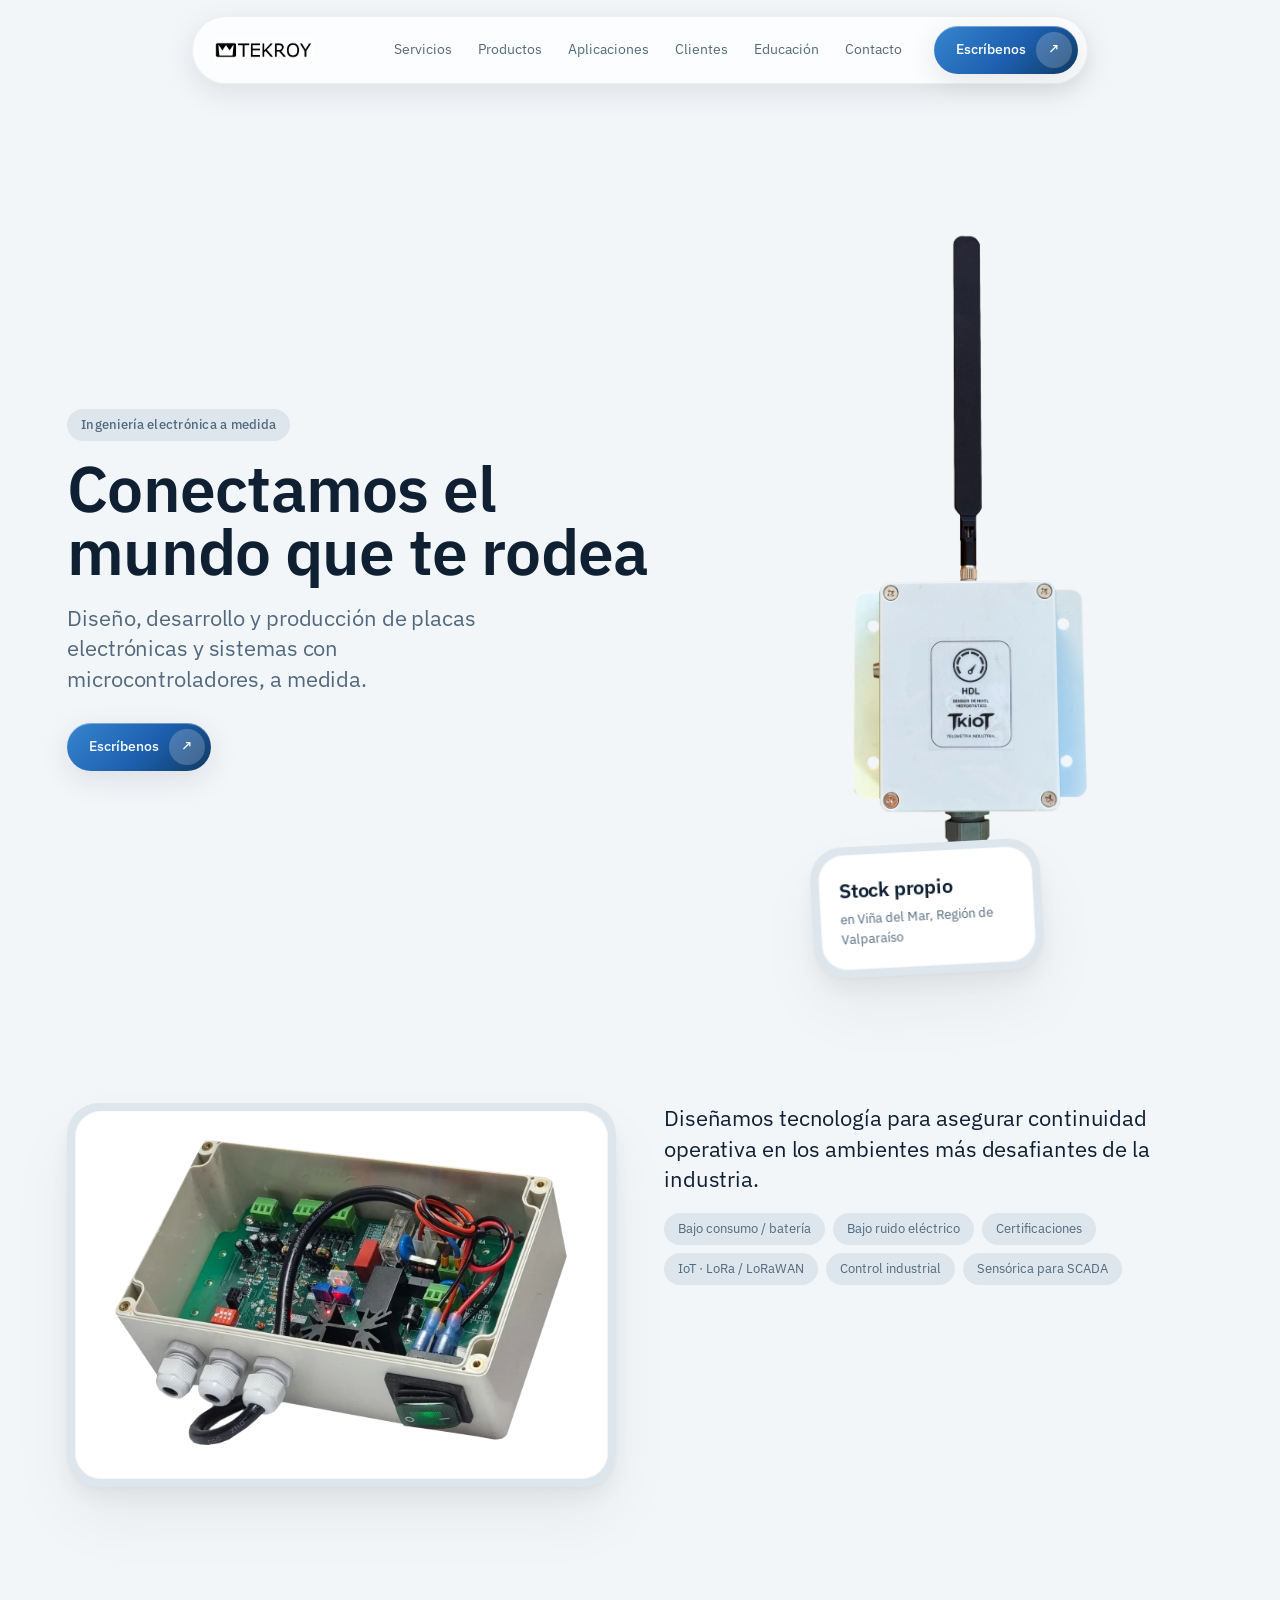
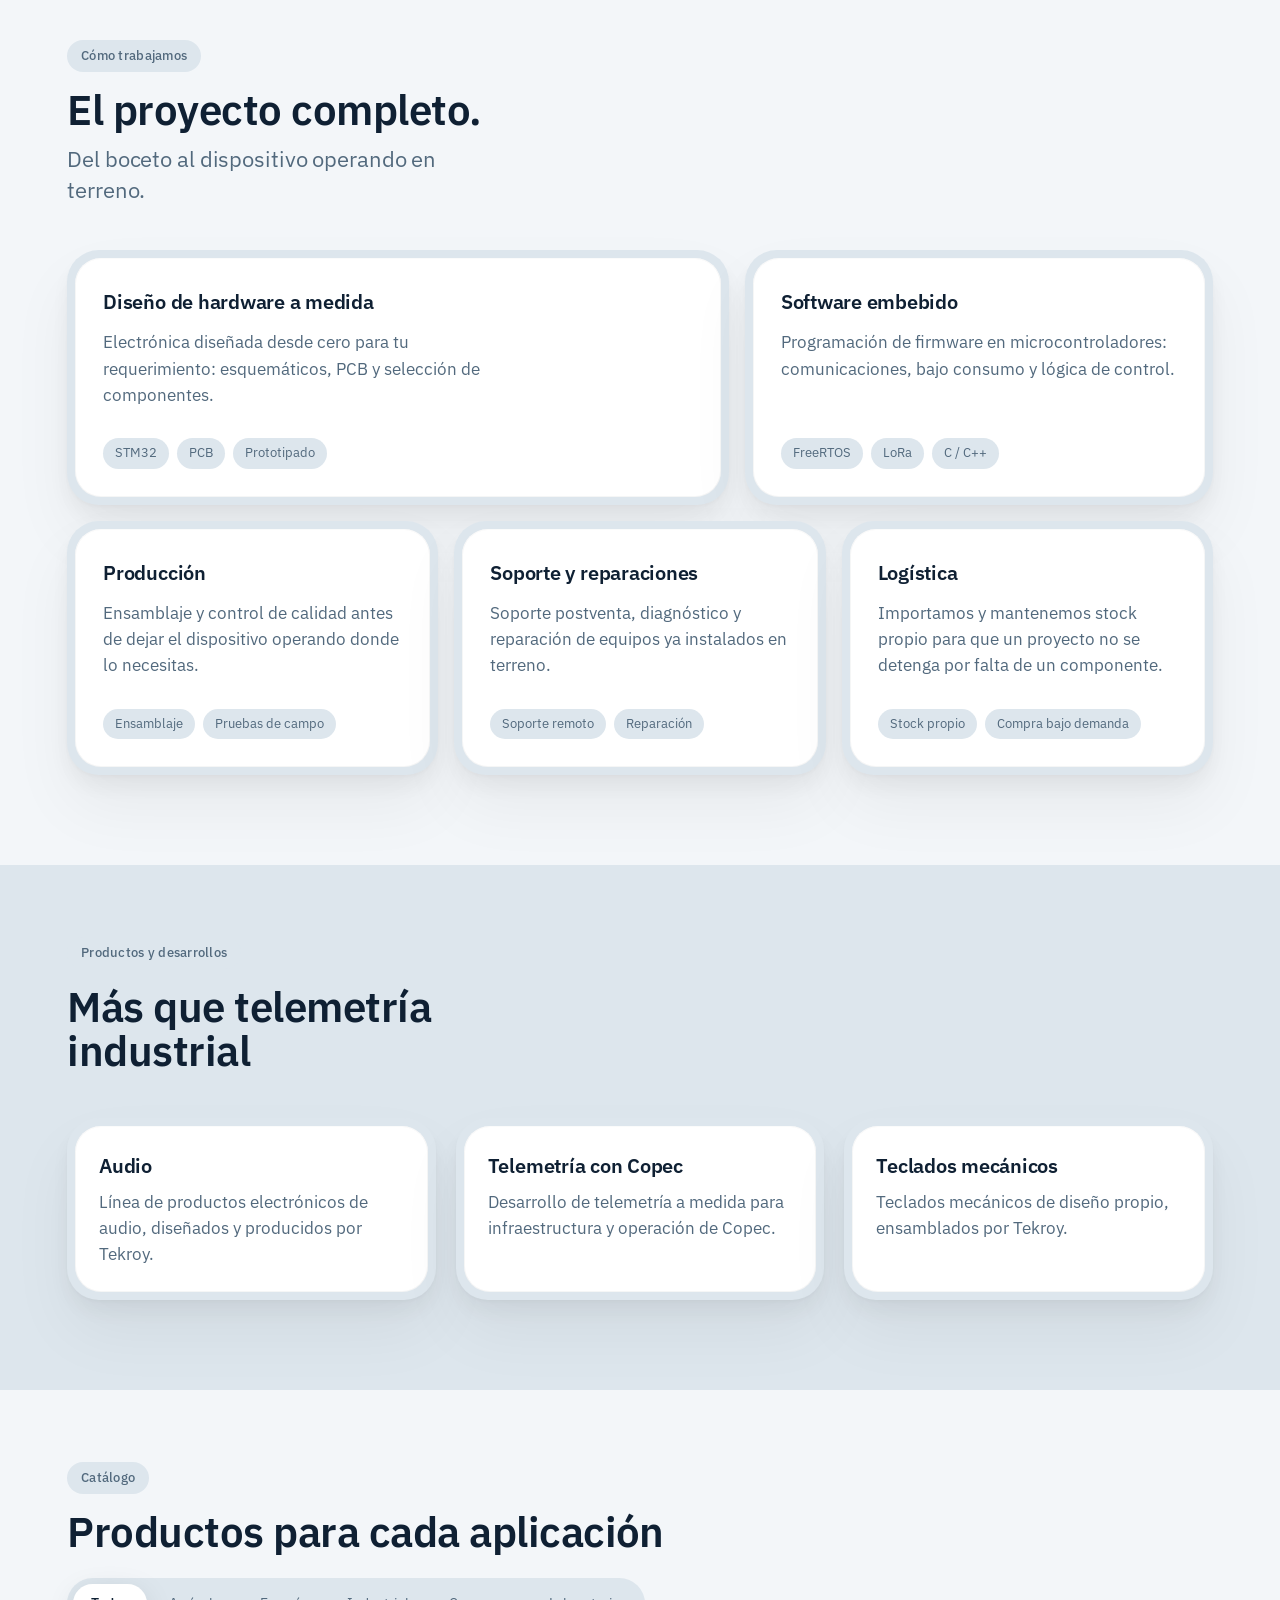
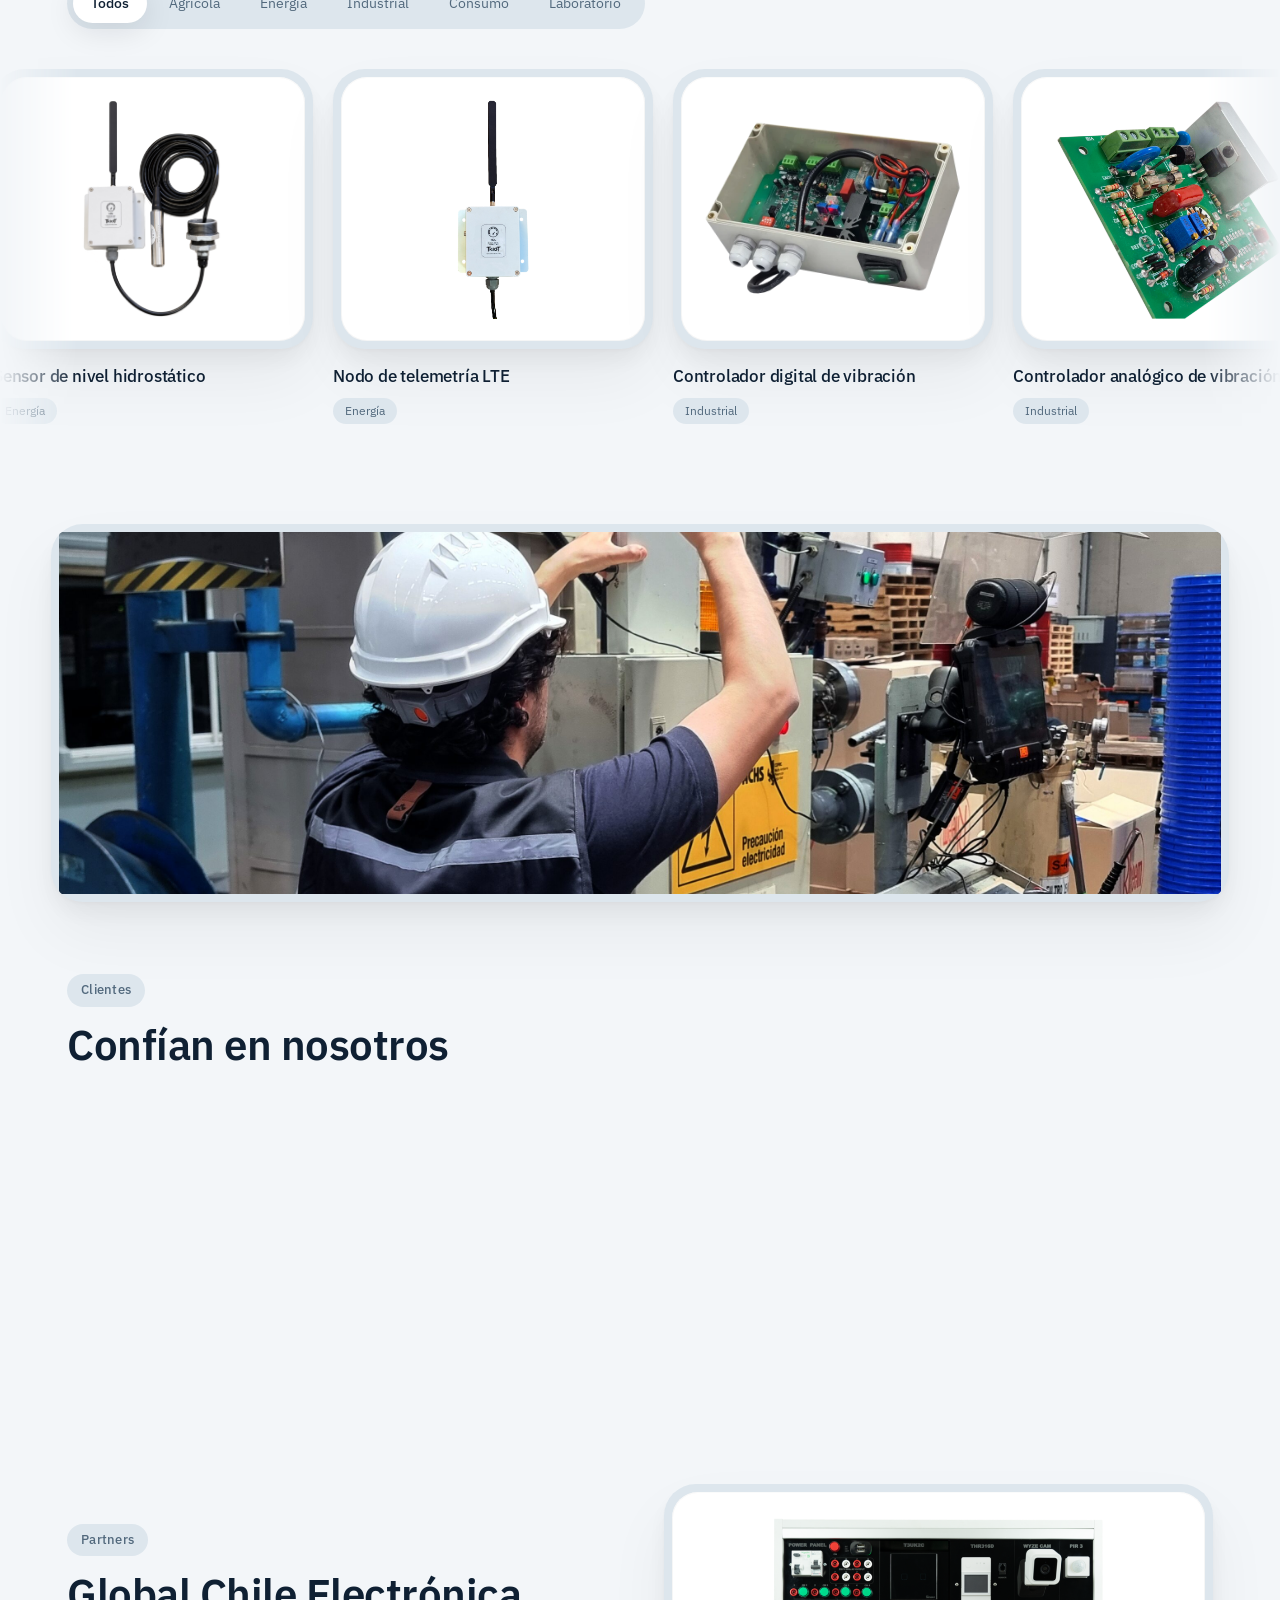
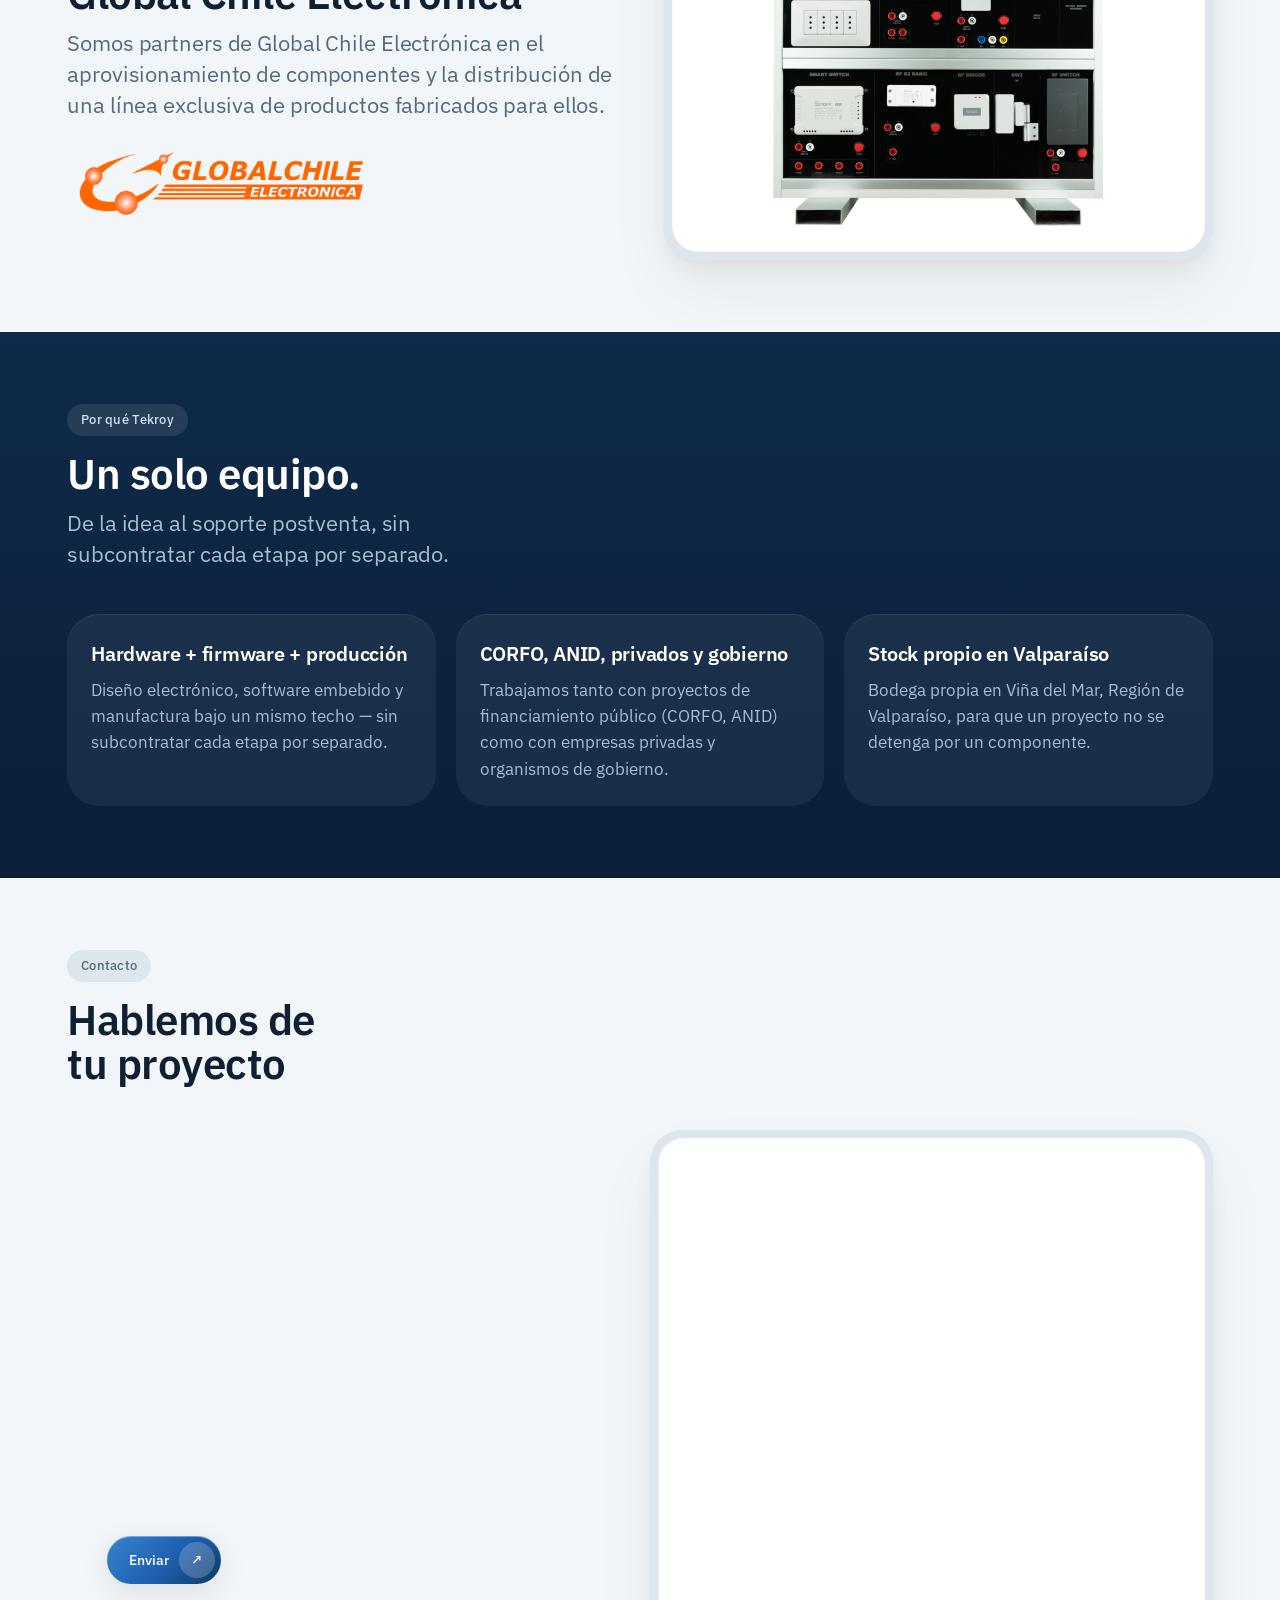
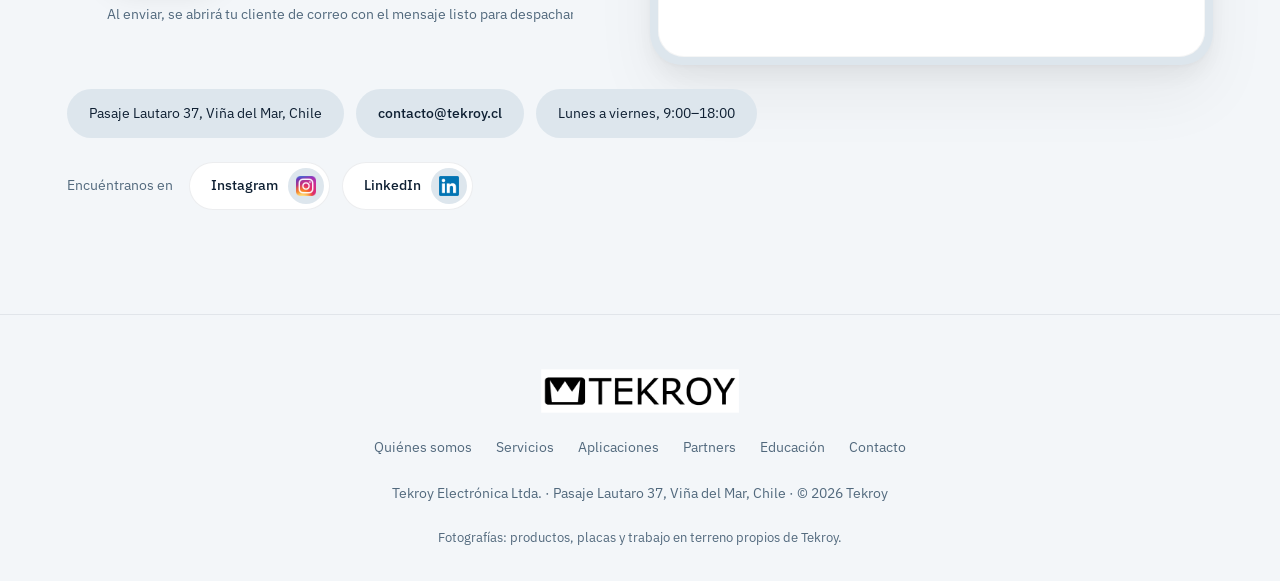
==== index.html @ 6bd42f11 "Swap favicon to white crown on brand blue cuadrado_blanco.png bundles the TEKROY wordmark too, illeg" ====
<!DOCTYPE html>
<html lang="es-CL">
<head>
<meta charset="UTF-8">
<meta name="viewport" content="width=device-width, initial-scale=1">
<title>Tekroy Electrónica — Diseño y Fabricación de Hardware Electrónico</title>
<meta name="description" content="Diseño y desarrollo de placas electrónicas, firmware y sistemas con microcontroladores. Telemetría industrial e IoT a medida. Trabajamos con proyectos CORFO y ANID en Chile.">
<meta name="robots" content="index, follow">
<link rel="canonical" href="https://tekroy.cl/">

<meta property="og:type" content="website">
<meta property="og:site_name" content="Tekroy Electrónica">
<meta property="og:title" content="Tekroy Electrónica — Diseño y Fabricación de Hardware Electrónico">
<meta property="og:description" content="Diseño y desarrollo de placas electrónicas, firmware y sistemas con microcontroladores. Telemetría industrial e IoT a medida. Trabajamos con proyectos CORFO y ANID en Chile.">
<meta property="og:url" content="https://tekroy.cl/">
<meta property="og:image" content="https://tekroy.cl/assets/Productos/Foto_Terreno_Industrial.jpg">
<meta property="og:locale" content="es_CL">
<meta name="twitter:card" content="summary_large_image">
<meta name="twitter:title" content="Tekroy Electrónica — Diseño y Fabricación de Hardware Electrónico">
<meta name="twitter:description" content="Diseño y desarrollo de placas electrónicas, firmware y sistemas con microcontroladores para industria, agricultura y energía.">
<meta name="twitter:image" content="https://tekroy.cl/assets/Productos/Foto_Terreno_Industrial.jpg">

<link rel="icon" type="image/png" href="assets/Logos_Tekroy/favicon_azul.png">
<link rel="apple-touch-icon" href="assets/Logos_Tekroy/favicon_azul.png">

<script type="application/ld+json">
{
  "@context": "https://schema.org",
  "@type": "Organization",
  "name": "Tekroy Electrónica",
  "url": "https://tekroy.cl/",
  "logo": "https://tekroy.cl/assets/Logos_Tekroy/tekroy_pequeño.png",
  "description": "Diseño y desarrollo de hardware electrónico a medida: placas electrónicas, firmware y sistemas con microcontroladores para industria, agricultura y energía.",
  "address": {
    "@type": "PostalAddress",
    "streetAddress": "Pasaje Lautaro 37",
    "addressLocality": "Viña del Mar",
    "addressRegion": "Valparaíso",
    "addressCountry": "CL"
  },
  "email": "contacto@tekroy.cl",
  "sameAs": [
    "https://www.instagram.com/tekroyelectronica/",
    "https://www.linkedin.com/company/tekroy-electrónica"
  ]
}
</script>

<script>document.documentElement.classList.add('js')</script>
<link rel="preconnect" href="https://fonts.googleapis.com">
<link rel="preconnect" href="https://fonts.gstatic.com" crossorigin>
<link href="https://fonts.googleapis.com/css2?family=IBM+Plex+Sans:wght@400;500;600;700&display=swap" rel="stylesheet">
<link rel="stylesheet" href="styles.css?v=35">
</head>
<body>

<div class="topbar-wrap">
  <header class="topbar">
    <a class="wordmark" href="#"><img src="assets/Logos_Tekroy/tekroy_pequeño.png" alt="Tekroy" height="22"></a>
    <nav>
      <a href="#servicios">Servicios</a>
      <a href="#productos">Productos</a>
      <a href="#proyectos">Aplicaciones</a>
      <a href="#clientes">Clientes</a>
      <a href="educacion.html">Educación</a>
      <a href="#contacto">Contacto</a>
    </nav>
    <a class="button" href="#contacto">Escríbenos<span class="icon">↗</span></a>
    <button class="nav-toggle" id="nav-toggle" type="button" aria-label="Abrir menú" aria-expanded="false" aria-controls="mobile-menu">
      <span class="nav-toggle-bar"></span>
      <span class="nav-toggle-bar"></span>
    </button>
  </header>
  <nav class="mobile-menu" id="mobile-menu">
    <a href="#servicios">Servicios</a>
    <a href="#productos">Productos</a>
    <a href="#proyectos">Aplicaciones</a>
    <a href="#clientes">Clientes</a>
    <a href="educacion.html">Educación</a>
    <a href="#contacto">Contacto</a>
  </nav>
</div>

<main>

<!-- HERO -->
<section class="hero" id="inicio">
  <div class="wrap">
    <div data-reveal>
      <span class="eyebrow">Ingeniería electrónica a medida</span>
      <h1 class="display">Conectamos el mundo que te rodea</h1>
      <p class="lead">Diseño, desarrollo y producción de placas electrónicas y sistemas con microcontroladores, a medida.</p>
      <div class="actions">
        <a class="button" href="#contacto">Escríbenos<span class="icon">↗</span></a>
      </div>
    </div>
    <div class="hero-art" data-reveal>
      <img class="hero-photo" src="assets/Productos/Sensor_TkIOT_LTE_Frontal.png" width="557" height="1600" alt="Sensor Tekroy con comunicación LTE" fetchpriority="high">
      <div class="bezel card-note"><div class="bezel-inner">
        <span class="stat">Stock propio</span>
        <span class="stat-label">en Viña del Mar, Región de Valparaíso</span>
      </div></div>
    </div>
  </div>
</section>

<!-- INTRO COPY -->
<section class="intro">
  <div class="wrap">
    <div class="bezel intro-art" data-reveal><div class="bezel-inner">
      <img src="assets/Productos/Controlador_Factor_Digital_REV_1_4_600_600.webp" width="600" height="600" alt="Controlador electrónico digital fabricado por Tekroy" loading="lazy">
    </div></div>
    <div data-reveal>
      <p class="lead">Diseñamos tecnología para asegurar continuidad operativa en los ambientes más desafiantes de la industria.</p>
      <div class="tags intro-tags">
        <span>Bajo consumo / batería</span><span>Bajo ruido eléctrico</span><span>Certificaciones</span>
        <span>IoT · LoRa / LoRaWAN</span><span>Control industrial</span><span>Sensórica para SCADA</span>
      </div>
    </div>
  </div>
</section>

<!-- SERVICIOS (bento) -->
<section class="services" id="servicios">
  <div class="wrap">
    <div class="services-head" data-reveal>
      <span class="eyebrow">Cómo trabajamos</span>
      <h2 class="head">El proyecto completo.</h2>
      <p class="lead">Del boceto al dispositivo operando en terreno.</p>
    </div>
    <div class="bento">
      <div class="bezel item-1" data-reveal><div class="bezel-inner b-card">
        <h3>Diseño de hardware a medida</h3>
        <p>Electrónica diseñada desde cero para tu requerimiento: esquemáticos, PCB y selección de componentes.</p>
        <div class="tags"><span>STM32</span><span>PCB</span><span>Prototipado</span></div>
      </div></div>
      <div class="bezel item-2" data-reveal><div class="bezel-inner b-card">
        <h3>Software embebido</h3>
        <p>Programación de firmware en microcontroladores: comunicaciones, bajo consumo y lógica de control.</p>
        <div class="tags"><span>FreeRTOS</span><span>LoRa</span><span>C / C++</span></div>
      </div></div>
      <div class="bezel item-3" data-reveal><div class="bezel-inner b-card">
        <h3>Producción</h3>
        <p>Ensamblaje y control de calidad antes de dejar el dispositivo operando donde lo necesitas.</p>
        <div class="tags"><span>Ensamblaje</span><span>Pruebas de campo</span></div>
      </div></div>
      <div class="bezel item-4" data-reveal><div class="bezel-inner b-card">
        <h3>Soporte y reparaciones</h3>
        <p>Soporte postventa, diagnóstico y reparación de equipos ya instalados en terreno.</p>
        <div class="tags"><span>Soporte remoto</span><span>Reparación</span></div>
      </div></div>
      <div class="bezel item-5" data-reveal><div class="bezel-inner b-card">
        <h3>Logística</h3>
        <p>Importamos y mantenemos stock propio para que un proyecto no se detenga por falta de un componente.</p>
        <div class="tags"><span>Stock propio</span><span>Compra bajo demanda</span></div>
      </div></div>
    </div>
  </div>
</section>

<!-- PRODUCTOS Y DESARROLLOS -->
<section class="lines" id="productos">
  <div class="wrap">
    <div class="lines-head" data-reveal>
      <span class="eyebrow">Productos y desarrollos</span>
      <h2 class="head">Más que telemetría industrial</h2>
    </div>
    <div class="lines-grid">
      <div class="bezel l-card" data-reveal><div class="bezel-inner">
        <div class="l-top"><h3>Audio</h3></div>
        <p>Línea de productos electrónicos de audio, diseñados y producidos por Tekroy.</p>
      </div></div>
      <div class="bezel l-card" data-reveal><div class="bezel-inner">
        <div class="l-top"><h3>Telemetría con Copec</h3></div>
        <p>Desarrollo de telemetría a medida para infraestructura y operación de Copec.</p>
      </div></div>
      <div class="bezel l-card" data-reveal><div class="bezel-inner">
        <div class="l-top"><h3>Teclados mecánicos</h3></div>
        <p>Teclados mecánicos de diseño propio, ensamblados por Tekroy.</p>
      </div></div>
    </div>
  </div>
</section>

<!-- PRODUCTOS POR APLICACIÓN -->
<section class="work" id="proyectos">
  <div class="wrap">
    <div class="work-head" data-reveal>
      <div>
        <span class="eyebrow">Catálogo</span>
        <h2 class="head">Productos para cada aplicación</h2>
      </div>
      <div class="filters" id="filters" role="group" aria-label="Filtrar productos por aplicación">
        <button type="button" data-filter="all" aria-pressed="true">Todos</button>
        <button type="button" data-filter="agro" aria-pressed="false">Agrícola</button>
        <button type="button" data-filter="energia" aria-pressed="false">Energía</button>
        <button type="button" data-filter="industrial" aria-pressed="false">Industrial</button>
        <button type="button" data-filter="consumo" aria-pressed="false">Consumo</button>
        <button type="button" data-filter="laboratorio" aria-pressed="false">Laboratorio</button>
      </div>
    </div>
  </div>
  <div class="carousel" id="carousel">
    <div class="carousel-track" id="carousel-track">
      <div class="p-card" data-sector="agro">
        <div class="bezel"><div class="bezel-inner">
          <img src="assets/Productos/THCS_FULL.png" width="900" height="900" alt="Sensor de calidad de suelo: humedad, temperatura y conductividad" loading="lazy">
        </div></div>
        <h3>Sensor de calidad de suelo</h3>
        <span class="p-tag">Agrícola</span>
      </div>
      <div class="p-card" data-sector="agro">
        <div class="bezel"><div class="bezel-inner">
          <img src="assets/Productos/Tk_IOT_Presion_Riego.png" width="864" height="864" alt="Sensor de presión para línea de riego" loading="lazy">
        </div></div>
        <h3>Sensor de presión de riego</h3>
        <span class="p-tag">Agrícola</span>
      </div>
      <div class="p-card" data-sector="energia">
        <div class="bezel"><div class="bezel-inner">
          <img src="assets/Productos/Tk_IOT_Sensor_Hidrostatico_LTE_Frontal.png" width="599" height="900" alt="Sensor de nivel hidrostático con comunicación LTE" loading="lazy">
        </div></div>
        <h3>Sensor de nivel hidrostático</h3>
        <span class="p-tag">Energía</span>
      </div>
      <div class="p-card" data-sector="energia">
        <div class="bezel"><div class="bezel-inner">
          <img src="assets/Productos/Sensor_TkIOT_LTE_Frontal.png" width="557" height="1600" alt="Nodo de telemetría con comunicación LTE" loading="lazy">
        </div></div>
        <h3>Nodo de telemetría LTE</h3>
        <span class="p-tag">Energía</span>
      </div>
      <div class="p-card" data-sector="industrial">
        <div class="bezel"><div class="bezel-inner">
          <img src="assets/Productos/Controlador_Factor_Digital_REV_1_4_600_600.webp" width="600" height="600" alt="Controlador electrónico digital para equipos de vibración" loading="lazy">
        </div></div>
        <h3>Controlador digital de vibración</h3>
        <span class="p-tag">Industrial</span>
      </div>
      <div class="p-card" data-sector="industrial">
        <div class="bezel"><div class="bezel-inner">
          <img src="assets/Productos/Factor_Analogico.png" width="900" height="837" alt="Controlador electrónico analógico para equipos de vibración" loading="lazy">
        </div></div>
        <h3>Controlador analógico de vibración</h3>
        <span class="p-tag">Industrial</span>
      </div>
      <div class="p-card" data-sector="industrial">
        <div class="bezel"><div class="bezel-inner">
          <img src="assets/Productos/tarjeta_factor_REV1_3.png" width="900" height="638" alt="Placa electrónica diseñada y fabricada por Tekroy" loading="lazy">
        </div></div>
        <h3>Placa electrónica a medida</h3>
        <span class="p-tag">Industrial</span>
      </div>
      <div class="p-card" data-sector="consumo">
        <div class="bezel"><div class="bezel-inner">
          <img src="assets/Productos/Corne_Fire.png" width="800" height="800" alt="Teclado mecánico Corne, edición Fire, fabricado por Tekroy" loading="lazy">
        </div></div>
        <h3>Teclado mecánico — Fire</h3>
        <span class="p-tag">Consumo</span>
      </div>
      <div class="p-card" data-sector="consumo">
        <div class="bezel"><div class="bezel-inner">
          <img src="assets/Productos/Corne_Cold.png" width="800" height="800" alt="Teclado mecánico Corne, edición Cold, fabricado por Tekroy" loading="lazy">
        </div></div>
        <h3>Teclado mecánico — Cold</h3>
        <span class="p-tag">Consumo</span>
      </div>
      <div class="p-card" data-sector="consumo">
        <div class="bezel"><div class="bezel-inner">
          <img src="assets/Productos/Corne_Chess.png" width="800" height="800" alt="Teclado mecánico Corne, edición Chess, fabricado por Tekroy" loading="lazy">
        </div></div>
        <h3>Teclado mecánico — Chess</h3>
        <span class="p-tag">Consumo</span>
      </div>
      <div class="p-card" data-sector="consumo">
        <div class="bezel"><div class="bezel-inner">
          <img src="assets/Productos/Teclado_Mecanico_Corne.webp" width="600" height="600" alt="Teclado mecánico Corne ensamblado por Tekroy" loading="lazy">
        </div></div>
        <h3>Teclado mecánico Corne</h3>
        <span class="p-tag">Consumo</span>
      </div>
      <div class="p-card" data-sector="laboratorio">
        <div class="bezel"><div class="bezel-inner">
          <img src="assets/Productos/viscosimetros.webp" width="559" height="900" alt="Viscosímetros QVISC fabricados por Tekroy para Phynovo" loading="lazy">
        </div></div>
        <h3>Viscosímetro QVISC V200</h3>
        <span class="p-tag">Laboratorio</span>
      </div>
      <div class="p-card" data-sector="laboratorio">
        <div class="bezel"><div class="bezel-inner">
          <img src="assets/Productos/Viscosimetros_en_linea.webp" width="506" height="900" alt="Viscosímetros en línea QVISC" loading="lazy">
        </div></div>
        <h3>Viscosímetro en línea</h3>
        <span class="p-tag">Laboratorio</span>
      </div>

      <div class="p-card" data-sector="agro" aria-hidden="true">
        <div class="bezel"><div class="bezel-inner">
          <img src="assets/Productos/THCS_FULL.png" width="900" height="900" alt="" loading="lazy">
        </div></div>
        <h3>Sensor de calidad de suelo</h3>
        <span class="p-tag">Agrícola</span>
      </div>
      <div class="p-card" data-sector="agro" aria-hidden="true">
        <div class="bezel"><div class="bezel-inner">
          <img src="assets/Productos/Tk_IOT_Presion_Riego.png" width="864" height="864" alt="" loading="lazy">
        </div></div>
        <h3>Sensor de presión de riego</h3>
        <span class="p-tag">Agrícola</span>
      </div>
      <div class="p-card" data-sector="energia" aria-hidden="true">
        <div class="bezel"><div class="bezel-inner">
          <img src="assets/Productos/Tk_IOT_Sensor_Hidrostatico_LTE_Frontal.png" width="599" height="900" alt="" loading="lazy">
        </div></div>
        <h3>Sensor de nivel hidrostático</h3>
        <span class="p-tag">Energía</span>
      </div>
      <div class="p-card" data-sector="energia" aria-hidden="true">
        <div class="bezel"><div class="bezel-inner">
          <img src="assets/Productos/Sensor_TkIOT_LTE_Frontal.png" width="557" height="1600" alt="" loading="lazy">
        </div></div>
        <h3>Nodo de telemetría LTE</h3>
        <span class="p-tag">Energía</span>
      </div>
      <div class="p-card" data-sector="industrial" aria-hidden="true">
        <div class="bezel"><div class="bezel-inner">
          <img src="assets/Productos/Controlador_Factor_Digital_REV_1_4_600_600.webp" width="600" height="600" alt="" loading="lazy">
        </div></div>
        <h3>Controlador digital de vibración</h3>
        <span class="p-tag">Industrial</span>
      </div>
      <div class="p-card" data-sector="industrial" aria-hidden="true">
        <div class="bezel"><div class="bezel-inner">
          <img src="assets/Productos/Factor_Analogico.png" width="900" height="837" alt="" loading="lazy">
        </div></div>
        <h3>Controlador analógico de vibración</h3>
        <span class="p-tag">Industrial</span>
      </div>
      <div class="p-card" data-sector="industrial" aria-hidden="true">
        <div class="bezel"><div class="bezel-inner">
          <img src="assets/Productos/tarjeta_factor_REV1_3.png" width="900" height="638" alt="" loading="lazy">
        </div></div>
        <h3>Placa electrónica a medida</h3>
        <span class="p-tag">Industrial</span>
      </div>
      <div class="p-card" data-sector="consumo" aria-hidden="true">
        <div class="bezel"><div class="bezel-inner">
          <img src="assets/Productos/Corne_Fire.png" width="800" height="800" alt="" loading="lazy">
        </div></div>
        <h3>Teclado mecánico — Fire</h3>
        <span class="p-tag">Consumo</span>
      </div>
      <div class="p-card" data-sector="consumo" aria-hidden="true">
        <div class="bezel"><div class="bezel-inner">
          <img src="assets/Productos/Corne_Cold.png" width="800" height="800" alt="" loading="lazy">
        </div></div>
        <h3>Teclado mecánico — Cold</h3>
        <span class="p-tag">Consumo</span>
      </div>
      <div class="p-card" data-sector="consumo" aria-hidden="true">
        <div class="bezel"><div class="bezel-inner">
          <img src="assets/Productos/Corne_Chess.png" width="800" height="800" alt="" loading="lazy">
        </div></div>
        <h3>Teclado mecánico — Chess</h3>
        <span class="p-tag">Consumo</span>
      </div>
      <div class="p-card" data-sector="consumo" aria-hidden="true">
        <div class="bezel"><div class="bezel-inner">
          <img src="assets/Productos/Teclado_Mecanico_Corne.webp" width="600" height="600" alt="" loading="lazy">
        </div></div>
        <h3>Teclado mecánico Corne</h3>
        <span class="p-tag">Consumo</span>
      </div>
      <div class="p-card" data-sector="laboratorio" aria-hidden="true">
        <div class="bezel"><div class="bezel-inner">
          <img src="assets/Productos/viscosimetros.webp" width="559" height="900" alt="" loading="lazy">
        </div></div>
        <h3>Viscosímetro QVISC V200</h3>
        <span class="p-tag">Laboratorio</span>
      </div>
      <div class="p-card" data-sector="laboratorio" aria-hidden="true">
        <div class="bezel"><div class="bezel-inner">
          <img src="assets/Productos/Viscosimetros_en_linea.webp" width="506" height="900" alt="" loading="lazy">
        </div></div>
        <h3>Viscosímetro en línea</h3>
        <span class="p-tag">Laboratorio</span>
      </div>
    </div>
  </div>
</section>

<!-- RELIEF PHOTO -->
<figure class="relief" data-reveal>
  <div class="bezel"><img src="assets/Productos/Foto_Terreno_Industrial.jpg" width="2820" height="1586" alt="Técnico de Tekroy interviniendo un equipo en terreno industrial" loading="lazy"></div>
</figure>

<!-- CLIENTES -->
<section class="clients" id="clientes">
  <div class="wrap">
    <div class="clients-head" data-reveal>
      <span class="eyebrow">Clientes</span>
      <h2 class="head">Confían en nosotros</h2>
    </div>
  </div>
  <div class="carousel clients-carousel">
    <div class="carousel-track clients-track">
      <div class="bezel c-card"><div class="bezel-inner">
        <img class="c-logo-img" src="assets/Logos_Clientes/Copec_Logo_2023.svg.png" alt="Copec">
        <p>Desarrollo de telemetría para estaciones de servicio e industria.</p>
      </div></div>
      <div class="bezel c-card"><div class="bezel-inner">
        <img class="c-logo-img" src="assets/Logos_Clientes/drager_simsa_logo.png" alt="Dräger | SIMSA">
        <p>De prototipo a producción para sistemas de seguridad.</p>
      </div></div>
      <div class="bezel c-card"><div class="bezel-inner">
        <img class="c-logo-img" src="assets/Logos_Clientes/tecnored_logo.jpg" alt="Tecnored">
        <p>Diseño y fabricación de repuestos para sistemas de control.</p>
      </div></div>
      <div class="bezel c-card"><div class="bezel-inner">
        <img class="c-logo-img" src="assets/Logos_Clientes/Logo_Phynovo.jpeg" alt="Phynovo">
        <p>Fabricación de viscosímetros para micromuestras.</p>
      </div></div>
      <div class="bezel c-card"><div class="bezel-inner">
        <img class="c-logo-img" src="assets/Logos_Clientes/Logo_Factor.png" alt="Factor — Tecnología en Vibración">
        <p>Controladores electrónicos para equipos de vibración industrial.</p>
      </div></div>
      <div class="bezel c-card"><div class="bezel-inner">
        <img class="c-logo-img" src="assets/Logos_Clientes/logo_USM_Escudo.jpg" alt="Universidad Técnica Federico Santa María">
        <p>Prácticas profesionales y mantención de equipamiento de laboratorio.</p>
      </div></div>
      <div class="bezel c-card"><div class="bezel-inner">
        <img class="c-logo-img" src="assets/Logos_Clientes/PUCV_Escudo.svg" alt="Pontificia Universidad Católica de Valparaíso">
        <p>Vinculación con empresas y fabricación de PCBs.</p>
      </div></div>

      <div class="bezel c-card" aria-hidden="true"><div class="bezel-inner">
        <img class="c-logo-img" src="assets/Logos_Clientes/Copec_Logo_2023.svg.png" alt="">
        <p>Desarrollo de telemetría para estaciones de servicio e industria.</p>
      </div></div>
      <div class="bezel c-card" aria-hidden="true"><div class="bezel-inner">
        <img class="c-logo-img" src="assets/Logos_Clientes/drager_simsa_logo.png" alt="">
        <p>De prototipo a producción para sistemas de seguridad.</p>
      </div></div>
      <div class="bezel c-card" aria-hidden="true"><div class="bezel-inner">
        <img class="c-logo-img" src="assets/Logos_Clientes/tecnored_logo.jpg" alt="">
        <p>Diseño y fabricación de repuestos para sistemas de control.</p>
      </div></div>
      <div class="bezel c-card" aria-hidden="true"><div class="bezel-inner">
        <img class="c-logo-img" src="assets/Logos_Clientes/Logo_Phynovo.jpeg" alt="">
        <p>Fabricación de viscosímetros para micromuestras.</p>
      </div></div>
      <div class="bezel c-card" aria-hidden="true"><div class="bezel-inner">
        <img class="c-logo-img" src="assets/Logos_Clientes/Logo_Factor.png" alt="">
        <p>Controladores electrónicos para equipos de vibración industrial.</p>
      </div></div>
      <div class="bezel c-card" aria-hidden="true"><div class="bezel-inner">
        <img class="c-logo-img" src="assets/Logos_Clientes/logo_USM_Escudo.jpg" alt="">
        <p>Prácticas profesionales y mantención de equipamiento de laboratorio.</p>
      </div></div>
      <div class="bezel c-card" aria-hidden="true"><div class="bezel-inner">
        <img class="c-logo-img" src="assets/Logos_Clientes/PUCV_Escudo.svg" alt="">
        <p>Vinculación con empresas y fabricación de PCBs.</p>
      </div></div>
    </div>
  </div>
</section>

<!-- PARTNER -->
<section class="partner" id="partners">
  <div class="wrap">
    <div class="partner-grid" data-reveal>
      <div class="partner-copy">
        <span class="eyebrow">Partners</span>
        <h2 class="head">Global Chile Electrónica</h2>
        <p class="lead">Somos partners de Global Chile Electrónica en el aprovisionamiento de componentes y la distribución de una línea exclusiva de productos fabricados para ellos.</p>
        <img class="partner-logo" src="assets/Logos_Partners/global_logo_naranja.png" alt="Global Chile Electrónica">
      </div>
      <div class="bezel partner-art"><div class="bezel-inner">
        <img src="assets/Productos/Educacion_Panel_Domotica.png" width="900" height="600" alt="Panel de domótica educativo fabricado por Tekroy para Global Chile Electrónica" loading="lazy">
      </div></div>
    </div>
  </div>
</section>

<!-- POR QUÉ ELEGIRNOS -->
<section class="trust">
  <div class="wrap">
    <div class="trust-head" data-reveal>
      <span class="eyebrow">Por qué Tekroy</span>
      <h2 class="head">Un solo equipo.</h2>
      <p class="lead">De la idea al soporte postventa, sin subcontratar cada etapa por separado.</p>
    </div>
    <div class="trust-grid">
      <div class="t-card" data-reveal>
        <h3>Hardware + firmware + producción</h3>
        <p>Diseño electrónico, software embebido y manufactura bajo un mismo techo — sin subcontratar cada etapa por separado.</p>
      </div>
      <div class="t-card" data-reveal>
        <h3>CORFO, ANID, privados y gobierno</h3>
        <p>Trabajamos tanto con proyectos de financiamiento público (CORFO, ANID) como con empresas privadas y organismos de gobierno.</p>
      </div>
      <div class="t-card" data-reveal>
        <h3>Stock propio en Valparaíso</h3>
        <p>Bodega propia en Viña del Mar, Región de Valparaíso, para que un proyecto no se detenga por un componente.</p>
      </div>
    </div>
  </div>
</section>

<!-- CONTACTO / UBICACIÓN -->
<section class="contact" id="contacto">
  <div class="wrap">
    <div class="contact-head" data-reveal>
      <span class="eyebrow">Contacto</span>
      <h2 class="head">Hablemos de tu proyecto</h2>
    </div>
    <div class="contact-grid">
      <form class="c-form bezel" id="contact-form" data-reveal>
        <div class="bezel-inner">
          <div class="field"><label for="f-nombre">Nombre</label><input id="f-nombre" type="text" name="nombre" placeholder="Tu nombre" required></div>
          <div class="field"><label for="f-empresa">Empresa</label><input id="f-empresa" type="text" name="empresa" placeholder="Tu empresa (opcional)"></div>
          <div class="field"><label for="f-mensaje">Mensaje</label><textarea id="f-mensaje" name="mensaje" placeholder="Cuéntanos sobre tu proyecto" required></textarea></div>
          <button type="submit" class="button">Enviar<span class="icon">↗</span></button>
          <p class="small muted small-print">Al enviar, se abrirá tu cliente de correo con el mensaje listo para despachar.</p>
        </div>
      </form>
      <div class="c-map bezel" data-reveal>
        <div class="bezel-inner">
          <iframe src="https://www.google.com/maps?q=Pasaje+Lautaro+37,+Viña+del+Mar,+Chile&output=embed" title="Ubicación de Tekroy Electrónica" loading="lazy" referrerpolicy="no-referrer-when-downgrade"></iframe>
        </div>
      </div>
    </div>
    <div class="c-chips" data-reveal>
      <span class="c-chip">Pasaje Lautaro 37, Viña del Mar, Chile</span>
      <span class="c-chip"><a href="mailto:contacto@tekroy.cl">contacto@tekroy.cl</a></span>
      <span class="c-chip">Lunes a viernes, 9:00–18:00</span>
    </div>
    <div class="social" data-reveal>
      <span class="social-label">Encuéntranos en</span>
      <div class="social-links">
        <a class="button ghost" href="https://www.instagram.com/tekroyelectronica/" target="_blank" rel="noopener">Instagram<span class="icon">
          <img src="assets/Social/Instagram_icon.png" alt="" width="20" height="20">
        </span></a>
        <a class="button ghost" href="https://www.linkedin.com/company/tekroy-electrónica" target="_blank" rel="noopener">LinkedIn<span class="icon">
          <img src="assets/Social/LinkedIn_logo_initials.png" alt="" width="20" height="20">
        </span></a>
      </div>
    </div>
  </div>
</section>

</main>

<footer class="footer">
  <div class="wrap">
    <img class="wordmark-lg" src="assets/Logos_Tekroy/tekroy_pequeño.png" alt="Tekroy">
    <nav>
      <a href="#inicio">Quiénes somos</a>
      <a href="#servicios">Servicios</a>
      <a href="#proyectos">Aplicaciones</a>
      <a href="#partners">Partners</a>
      <a href="educacion.html">Educación</a>
      <a href="#contacto">Contacto</a>
    </nav>
    <p class="f-meta">Tekroy Electrónica Ltda. · Pasaje Lautaro 37, Viña del Mar, Chile · © 2026 Tekroy</p>
    <p class="f-credits">Fotografías: productos, placas y trabajo en terreno propios de Tekroy.</p>
  </div>
</footer>

<script src="script.js?v=17"></script>
</body>
</html>
---- styles.css ----
/* Tekroy — Soft Structuralism, premium B2B corporate */

:root {
  --bg: #f3f6f9;
  --surface: #ffffff;
  --shell: #dde6ed;
  --ink: #0f2033;
  --muted: #52697d;
  --line: rgba(15,32,51,0.08);
  --accent: #1d5fae;
  --accent-2: #0f3a63;
  --accent-grad: linear-gradient(135deg, #3685cf 0%, #1d5fae 55%, #0f3a63 100%);
  --accent-ink: #ffffff;

  --font-display: "IBM Plex Sans", system-ui, sans-serif;
  --font: "IBM Plex Sans", system-ui, sans-serif;

  --step-small: clamp(0.8125rem, 0.79rem + 0.1vw, 0.875rem);
  --step-body: clamp(1rem, 0.95rem + 0.2vw, 1.0625rem);
  --step-lead: clamp(1.125rem, 1.05rem + 0.4vw, 1.375rem);
  --step-card: clamp(1.1rem, 1.05rem + 0.3vw, 1.25rem);
  --step-head: clamp(1.625rem, 1.2rem + 1.8vw, 2.75rem);
  --step-display: clamp(2.25rem, 1.2rem + 3.6vw, 4rem);

  --margin: clamp(20px, 4vw, 64px);
  --radius-shell: 2rem;
  --radius-core: 1.625rem;
  --radius-pill: 999px;

  --shadow-soft: 0 2px 4px rgba(20,24,27,0.03), 0 12px 24px rgba(20,24,27,0.05), 0 32px 64px rgba(20,24,27,0.05);
  --shadow-float: 0 8px 30px rgba(20,24,27,0.10);

  --ease: cubic-bezier(0.32, 0.72, 0, 1);
  --t-press: 160ms;
  --t-hover: 220ms;
}

*, *::before, *::after { box-sizing: border-box; }
html { scroll-behavior: auto; }
body {
  margin: 0;
  overflow-x: hidden;
  background: var(--bg);
  color: var(--ink);
  font-family: var(--font);
  font-size: var(--step-body);
  line-height: 1.55;
  -webkit-font-smoothing: antialiased;
}
h1, h2, h3, h4, p, figure, blockquote, ul, ol { margin: 0; }
ul[class] { padding: 0; list-style: none; }
img, video, svg { display: block; max-width: 100%; }
img { height: auto; }
button, input, select, textarea { font: inherit; color: inherit; }
button { background: none; border: 0; padding: 0; cursor: pointer; }
a { color: inherit; text-decoration: none; }
:target { scroll-margin-top: 7rem; }
::selection { background: var(--accent); color: var(--accent-ink); }
:focus-visible { outline: 2px solid var(--accent); outline-offset: 3px; }

h1, h2, h3 { font-family: var(--font-display); font-weight: 600; letter-spacing: -0.012em; text-wrap: balance; }
.display { font-family: var(--font-display); font-size: var(--step-display); line-height: 0.98; letter-spacing: -0.012em; font-weight: 600; }
.head { font-family: var(--font-display); font-size: var(--step-head); line-height: 1.04; letter-spacing: -0.012em; font-weight: 600; }
.lead { font-size: var(--step-lead); line-height: 1.4; max-width: 34ch; font-weight: 400; letter-spacing: -0.005em; color: var(--muted); }
.small { font-size: var(--step-small); line-height: 1.45; }
.muted { color: var(--muted); }

.eyebrow {
  display: inline-flex; align-items: center;
  padding: 6px 14px;
  border-radius: var(--radius-pill);
  background: var(--shell);
  font-size: 13px; font-weight: 500;
  letter-spacing: 0.02em;
  color: var(--muted);
  margin-bottom: 16px;
}

.wrap { max-width: 78rem; margin-inline: auto; padding-inline: var(--margin); }

/* ---------- double-bezel ---------- */
.bezel {
  background: var(--shell);
  border-radius: var(--radius-shell);
  padding: 8px;
  box-shadow: var(--shadow-soft);
}
.bezel-inner {
  background: var(--surface);
  border-radius: var(--radius-core);
  box-shadow: inset 0 1px 1px rgba(255,255,255,0.6), inset 0 0 0 1px rgba(20,24,27,0.04);
  height: 100%;
  display: flex;
  flex-direction: column;
}

/* ---------- interactive card hover ---------- */
@media (hover: hover) and (pointer: fine) {
  .bento > .bezel, .lines-grid > .bezel, .c-card, .p-card, .t-card {
    position: relative;
    transition: transform var(--t-hover) var(--ease), background var(--t-hover) ease;
  }
  .bento > .bezel::before, .lines-grid > .bezel::before, .c-card::before, .t-card::before {
    content: "";
    position: absolute;
    inset: -16px;
    border-radius: inherit;
    background: radial-gradient(circle, #5aa9f2 0%, #3685cf 60%, transparent 100%);
    filter: blur(26px);
    opacity: 0;
    z-index: -1;
    pointer-events: none;
    transition: opacity var(--t-hover) var(--ease);
  }
  .p-card::before {
    content: "";
    position: absolute;
    top: -16px; left: -16px; right: -16px;
    height: 280px;
    border-radius: 20px;
    background: radial-gradient(ellipse, #5aa9f2 0%, #3685cf 60%, transparent 100%);
    filter: blur(26px);
    opacity: 0;
    z-index: -1;
    pointer-events: none;
    transition: opacity var(--t-hover) var(--ease);
  }

  .bento > .bezel:hover, .lines-grid > .bezel:hover, .c-card:hover, .p-card:hover {
    transform: translateY(-6px);
  }
  .bento > .bezel:hover::before, .lines-grid > .bezel:hover::before, .c-card:hover::before, .p-card:hover::before {
    opacity: 0.4;
  }
  .bento > .bezel:hover, .lines-grid > .bezel:hover, .c-card:hover {
    box-shadow: 0 20px 40px rgba(29,95,174,0.18);
  }
  .p-card:hover .bezel { box-shadow: 0 20px 40px rgba(29,95,174,0.18); }
  .p-card .bezel img { transition: transform 420ms var(--ease); }
  .p-card:hover img { transform: scale(1.06); }

  .t-card:hover {
    background: rgba(255,255,255,0.1);
    transform: translateY(-4px);
  }
  .t-card:hover::before { opacity: 0.55; }
}

/* ---------- floating nav ---------- */
.topbar-wrap { position: sticky; top: 16px; z-index: 40; display: flex; flex-direction: column; align-items: center; padding: 0 16px; }
.topbar {
  display: flex; align-items: center; gap: 32px;
  padding: 10px 10px 10px 22px;
  border-radius: var(--radius-pill);
  background: rgba(255,255,255,0.75);
  backdrop-filter: blur(20px);
  -webkit-backdrop-filter: blur(20px);
  box-shadow: var(--shadow-float), inset 0 0 0 1px rgba(20,24,27,0.06);
  max-width: 56rem;
  width: 100%;
}
.topbar .wordmark { display: flex; align-items: center; margin-right: auto; }
.topbar .wordmark img { height: 22px; width: auto; display: block; }
.topbar nav { display: flex; gap: 26px; }
.topbar nav a { font-size: var(--step-small); color: var(--muted); transition: color var(--t-hover) ease; }
.topbar nav a:hover { color: var(--ink); }

.nav-toggle { display: none; flex-direction: column; justify-content: center; align-items: center; gap: 5px; width: 40px; height: 40px; border-radius: 50%; flex: none; transition: background var(--t-hover) ease; }
.nav-toggle:hover { background: var(--shell); }
.nav-toggle-bar { width: 18px; height: 2px; background: var(--ink); border-radius: 1px; transition: transform 220ms var(--ease), opacity 220ms var(--ease); }
.nav-toggle[aria-expanded="true"] .nav-toggle-bar:first-child { transform: translateY(3.5px) rotate(45deg); }
.nav-toggle[aria-expanded="true"] .nav-toggle-bar:last-child { transform: translateY(-3.5px) rotate(-45deg); }

.mobile-menu {
  display: none;
  flex-direction: column;
  gap: 2px;
  width: 100%;
  max-width: 56rem;
  margin-top: 8px;
  padding: 10px;
  border-radius: var(--radius-shell);
  background: rgba(255,255,255,0.9);
  backdrop-filter: blur(20px);
  -webkit-backdrop-filter: blur(20px);
  box-shadow: var(--shadow-float), inset 0 0 0 1px rgba(20,24,27,0.06);
}
.mobile-menu.is-open { display: flex; }
.mobile-menu a { padding: 13px 16px; border-radius: 14px; font-size: var(--step-body); color: var(--ink); transition: background var(--t-hover) ease; }
.mobile-menu a:hover { background: var(--shell); }

@media (max-width: 42em) {
  .topbar nav { display: none; }
  .nav-toggle { display: flex; }
}

/* ---------- buttons ---------- */
.button {
  display: inline-flex; align-items: center; gap: 10px;
  min-height: 48px; padding: 4px 6px 4px 22px;
  background: var(--accent-grad); color: var(--accent-ink);
  border-radius: var(--radius-pill);
  font-size: var(--step-small); font-weight: 500;
  transition: transform var(--t-press) var(--ease), box-shadow var(--t-hover) var(--ease);
  box-shadow: var(--shadow-float), inset 0 1px 0 rgba(255,255,255,0.35);
}
.button .icon {
  display: inline-flex; align-items: center; justify-content: center;
  width: 36px; height: 36px; border-radius: 50%;
  background: rgba(255,255,255,0.2);
  transition: transform var(--t-hover) var(--ease);
  flex: none;
}
.button:hover .icon { transform: translate(2px, -2px) scale(1.05); }
.button:active { transform: scale(0.97); }
.button.ghost {
  background: var(--surface); color: var(--ink);
  box-shadow: inset 0 0 0 1px var(--line);
}
.button.ghost .icon { background: var(--shell); }

/* ---------- hero (editorial split) ---------- */
.hero { padding: clamp(110px, 18vh, 180px) 0 clamp(48px, 8vh, 96px); }
.hero .wrap { display: grid; grid-template-columns: 1.1fr 0.9fr; gap: clamp(24px, 5vw, 64px); align-items: center; }
.hero h1 { max-width: 16ch; }
.hero .lead { margin-top: 20px; }
.hero .actions { margin-top: 28px; }
.hero-art { position: relative; height: clamp(500px, 64vw, 720px); width: fit-content; margin-inline: auto; }
.hero-photo { height: 100%; width: auto; max-width: 100%; display: block; border-radius: var(--radius-core); }
.hero-art .card-note { position: absolute; left: -32px; bottom: -24px; width: 230px; z-index: 2; transform: rotate(-3deg); }
.hero-art .card-note .bezel-inner { padding: 20px; justify-content: center; gap: 4px; }
.hero-art .card-note .stat { font-family: var(--font-display); font-size: var(--step-card); font-weight: 600; letter-spacing: -0.01em; }
.hero-art .card-note .stat-label { font-size: 13px; color: var(--muted); }

@media (max-width: 58em) {
  .hero .wrap { grid-template-columns: 1fr; }
  .hero-art { margin-top: 32px; margin-inline: auto; height: 460px; }
  .hero-art .card-note { left: -16px; bottom: -20px; width: 200px; }
}

/* ---------- relief photo ---------- */
.relief { padding: 0 var(--margin); }
.relief .bezel { height: clamp(260px, 42vh, 460px); overflow: hidden; }
.relief img { width: 100%; height: 100%; object-fit: cover; }

/* ---------- intro copy ---------- */
.intro { padding: clamp(64px, 9vh, 108px) 0; }
.intro .wrap { display: grid; grid-template-columns: 1fr 1fr; gap: 48px; }
.intro .lead { color: var(--ink); max-width: 46ch; }
.intro-tags { display: flex; flex-wrap: wrap; gap: 8px; margin-top: 18px; }
.intro-tags span { font-size: 13px; padding: 6px 14px; border-radius: var(--radius-pill); background: var(--shell); color: var(--muted); }
.intro-art .bezel-inner { padding: 24px; align-items: center; justify-content: center; }
.intro-art img { width: 100%; height: auto; max-height: 320px; object-fit: contain; }
@media (max-width: 58em) { .intro .wrap { grid-template-columns: 1fr; } .intro-art { order: 2; } }

/* ---------- services (bento) ---------- */
.services { padding: clamp(48px, 8vh, 96px) 0 clamp(72px, 10vh, 120px); }
.services-head { max-width: 46ch; margin-bottom: clamp(32px, 5vh, 56px); }
.bento { display: grid; grid-template-columns: repeat(12, 1fr); gap: 16px; }
.b-card { padding: 28px; gap: 12px; justify-content: flex-start; }
.b-card h3 { font-size: var(--step-card); }
.b-card p { color: var(--muted); max-width: 42ch; }
.b-card .tags { display: flex; flex-wrap: wrap; gap: 8px; margin-top: auto; padding-top: 18px; }
.b-card .tags span { font-size: 13px; padding: 5px 12px; border-radius: var(--radius-pill); background: var(--shell); color: var(--muted); }
.bento .item-1 { grid-column: span 7; }
.bento .item-2 { grid-column: span 5; }
.bento .item-3 { grid-column: span 4; }
.bento .item-4 { grid-column: span 4; }
.bento .item-5 { grid-column: span 4; }

@media (max-width: 58em) {
  .bento .item-1, .bento .item-2, .bento .item-3, .bento .item-4, .bento .item-5 { grid-column: span 12; }
}

/* ---------- lines (productos y desarrollos) ---------- */
.lines { padding: clamp(48px, 8vh, 96px) 0 clamp(72px, 10vh, 120px); background: var(--shell); }
.lines-head { max-width: 46ch; margin-bottom: clamp(32px, 5vh, 56px); }
.lines-grid { display: grid; grid-template-columns: repeat(auto-fit, minmax(230px, 1fr)); gap: 20px; }
.l-card .bezel-inner { padding: 24px; gap: 8px; }
.l-card .l-top { display: flex; align-items: flex-start; justify-content: space-between; gap: 10px; }
.l-card h3 { font-size: var(--step-card); }
.l-card .badge {
  padding: 5px 12px; border-radius: var(--radius-pill);
  background: var(--accent-grad); color: var(--accent-ink);
  font-size: 13px; font-weight: 500; letter-spacing: 0.02em;
  white-space: nowrap;
}
.l-card p { color: var(--muted); max-width: 42ch; }

@media (max-width: 58em) { .lines-grid { grid-template-columns: 1fr; } }

/* ---------- clientes ---------- */
.clients { padding: clamp(48px, 8vh, 96px) 0; }
.clients-head { max-width: 46ch; margin-bottom: clamp(32px, 5vh, 56px); }
.clients-track { padding: 4px var(--margin) 10px; animation-duration: 42s; }
.c-card { flex: 0 0 360px; }
.c-card .bezel-inner { padding: 24px 28px; gap: 14px; }
.c-card .c-logo { font-family: var(--font-display); font-size: var(--step-card); font-weight: 600; letter-spacing: -0.01em; }
.c-card .c-logo-img { height: 84px; width: 100%; object-fit: contain; object-position: center; align-self: flex-start; }
.c-card p { color: var(--muted); display: -webkit-box; -webkit-box-orient: vertical; -webkit-line-clamp: 2; overflow: hidden; }

@media (max-width: 58em) { .c-card { flex: 0 0 300px; } .c-card .c-logo-img { height: 68px; } }

/* ---------- partners ---------- */
.partner { padding: clamp(48px, 8vh, 96px) 0; }
.partner-grid { display: grid; grid-template-columns: 1fr 1fr; gap: 48px; align-items: center; }
.partner-copy .lead { color: var(--muted); max-width: 42ch; margin-top: 12px; }
.partner-logo { height: 76px; width: auto; margin-top: 24px; }
.partner-art .bezel-inner { padding: 20px; align-items: center; justify-content: center; }
.partner-art img { width: 100%; height: auto; max-height: 320px; object-fit: contain; }
@media (max-width: 58em) { .partner-grid { grid-template-columns: 1fr; } }

/* ---------- trust band ---------- */
.trust { padding: clamp(48px, 8vh, 88px) 0; background: linear-gradient(180deg, #0f2a4a 0%, #0a1f38 100%); color: #ffffff; }
.trust-head { max-width: 46ch; margin-bottom: clamp(28px, 5vh, 44px); }
.trust-head .eyebrow { background: rgba(255,255,255,0.1); color: #cfe0f0; }
.trust-head h2 { color: #ffffff; }
.trust-head .lead { color: #a9bdd4; }
.services-head .lead, .trust-head .lead { margin-top: 12px; }
.trust-grid { display: grid; grid-template-columns: repeat(3, 1fr); gap: 20px; }
.t-card {
  background: rgba(255,255,255,0.06);
  border-radius: var(--radius-shell);
  padding: 24px;
  box-shadow: inset 0 1px 0 rgba(255,255,255,0.08);
}
.t-card h3 { font-size: var(--step-card); margin-bottom: 8px; color: #ffffff; }
.t-card p { color: #a9bdd4; }

@media (max-width: 58em) { .trust-grid { grid-template-columns: 1fr; } }

/* ---------- work / productos por aplicación ---------- */
.work { padding: clamp(48px, 8vh, 96px) 0 clamp(72px, 10vh, 120px); }
.work-head { display: flex; align-items: flex-end; justify-content: space-between; gap: 24px; flex-wrap: wrap; margin-bottom: 36px; }
.filters { display: inline-flex; flex-wrap: wrap; padding: 6px; border-radius: var(--radius-pill); background: var(--shell); gap: 4px; }
.filters button { padding: 9px 18px; border-radius: var(--radius-pill); font-size: var(--step-small); color: var(--muted); transition: background var(--t-hover) ease, color var(--t-hover) ease; }
.filters button[aria-pressed="true"] { background: var(--surface); color: var(--ink); box-shadow: var(--shadow-float); font-weight: 500; }

.carousel { display: flex; justify-content: center; overflow: hidden; padding-block: 32px; margin-block: -32px; -webkit-mask-image: linear-gradient(90deg, transparent, #000 6%, #000 94%, transparent); mask-image: linear-gradient(90deg, transparent, #000 6%, #000 94%, transparent); }
.carousel-track { display: flex; width: max-content; gap: 20px; padding: 4px var(--margin) 10px; animation: carousel-scroll 52s linear infinite; }
.carousel:hover .carousel-track { animation-play-state: paused; }
@keyframes carousel-scroll { from { transform: translateX(0); } to { transform: translateX(calc(-1 * var(--loop-dist, 50%))); } }

.p-card { flex: 0 0 320px; transition: opacity var(--t-hover) ease; }
.p-card .bezel { height: 280px; overflow: hidden; margin-bottom: 14px; }
.p-card .bezel-inner { padding: 22px; align-items: center; justify-content: center; }
.p-card img { width: 100%; height: 100%; object-fit: contain; }
.p-card h3 { font-size: var(--step-body); font-weight: 500; margin-bottom: 6px; }
.p-tag { display: inline-flex; font-size: 12px; padding: 4px 12px; border-radius: var(--radius-pill); background: var(--shell); color: var(--muted); }

.carousel.is-filtered .p-card { display: none; }
.carousel.is-filtered .p-card.is-match { display: block; }

@media (prefers-reduced-motion: reduce) {
  .carousel { overflow-x: auto; }
  .carousel-track { animation: none; }
}
@media (max-width: 58em) {
  .carousel-track { animation-duration: 36s; }
  .p-card { flex-basis: 260px; }
  .p-card .bezel { height: 220px; }
}

/* ---------- contact ---------- */
.contact { padding: clamp(48px, 8vh, 96px) 0 clamp(56px, 8vh, 96px); }
.contact-head { max-width: 46ch; margin-bottom: clamp(28px, 5vh, 44px); }
.contact-grid { display: grid; grid-template-columns: 1fr 1fr; gap: 20px; }
.c-form .bezel-inner { padding: 32px; gap: 16px; }
.field { display: flex; flex-direction: column; gap: 6px; }
.field label { font-size: 13px; color: var(--muted); }
.field input, .field textarea {
  padding: 14px 16px;
  background: var(--surface);
  border: 1.5px solid var(--line);
  border-radius: 14px;
  font-size: var(--step-body);
  transition: border-color var(--t-hover) ease, box-shadow var(--t-hover) ease;
}
.field input { height: 48px; }
.field textarea { min-height: 140px; resize: vertical; line-height: 1.5; }
.field input::placeholder, .field textarea::placeholder { color: var(--muted); }
.field input:focus, .field textarea:focus {
  outline: none;
  border-color: var(--accent);
  box-shadow: 0 0 0 4px rgba(29,95,174,0.14);
}
.c-form .button { margin-top: 4px; align-self: flex-start; }
.c-form .small-print { margin-top: 4px; }
.c-map .bezel { height: 100%; min-height: 360px; overflow: hidden; }
.c-map iframe { width: 100%; height: 100%; min-height: 360px; border: 0; filter: grayscale(0.2); }
.c-chips { display: flex; flex-wrap: wrap; gap: 12px; margin-top: 24px; }
.c-chip { padding: 14px 22px; border-radius: var(--radius-pill); background: var(--shell); font-size: var(--step-small); }
.c-chip a { font-weight: 500; }
.social { display: flex; align-items: center; gap: 16px; flex-wrap: wrap; margin-top: 24px; }
.social-label { font-size: var(--step-small); color: var(--muted); }
.social-links { display: flex; gap: 12px; flex-wrap: wrap; }

@media (max-width: 58em) {
  .contact-grid { grid-template-columns: 1fr; }
  .c-map { order: -1; }
}

/* ---------- educación ---------- */
.edu-hero { padding: clamp(110px, 18vh, 170px) 0 clamp(32px, 6vh, 56px); }
.edu-hero .wrap { max-width: 50rem; }
.edu-hero .lead { max-width: 64ch; margin-top: 20px; color: var(--ink); }
.edu-partner { padding: clamp(24px, 5vh, 48px) 0 clamp(48px, 7vh, 80px); }
.edu-partner-row { display: flex; align-items: center; gap: 28px; flex-wrap: wrap; }
.edu-partner-row img { height: 52px; width: auto; }
.edu-gallery { padding: clamp(48px, 8vh, 96px) 0; background: var(--shell); }
.edu-gallery-grid { display: grid; grid-template-columns: repeat(auto-fit, minmax(220px, 1fr)); gap: 20px; }
.edu-placeholder {
  min-height: 200px;
  display: flex; align-items: center; justify-content: center; text-align: center;
  border: 1.5px dashed var(--line);
  border-radius: var(--radius-shell);
  color: var(--muted);
  font-size: var(--step-small);
}
.edu-form { max-width: 32rem; }
.edu-cta-grid { display: grid; grid-template-columns: 1fr 1fr; gap: 48px; align-items: center; }
@media (max-width: 58em) { .edu-cta-grid { grid-template-columns: 1fr; } .edu-form { max-width: none; } }

/* ---------- footer ---------- */
.footer { padding: clamp(48px, 6vh, 80px) 0 32px; border-top: 1px solid var(--line); margin-top: 32px; }
.footer .wrap { display: flex; flex-direction: column; align-items: center; gap: 24px; text-align: center; }
.footer .wordmark-lg { height: clamp(28px, 4.5vw, 44px); width: auto; }
.footer nav { display: flex; gap: 24px; flex-wrap: wrap; justify-content: center; }
.footer nav a { font-size: var(--step-small); color: var(--muted); transition: color var(--t-hover) ease; }
.footer nav a:hover { color: var(--ink); }
.footer .f-meta { font-size: var(--step-small); color: var(--muted); }
.footer .f-credits { max-width: 60ch; font-size: 13px; color: var(--muted); line-height: 1.6; }

/* ---------- motion ---------- */
@media (prefers-reduced-motion: no-preference) {
  .js [data-reveal] { opacity: 0; transform: translateY(28px); filter: blur(6px); transition: opacity 900ms var(--ease), transform 900ms var(--ease), filter 900ms var(--ease); }
  .js [data-reveal].is-in { opacity: 1; transform: none; filter: blur(0); }
}
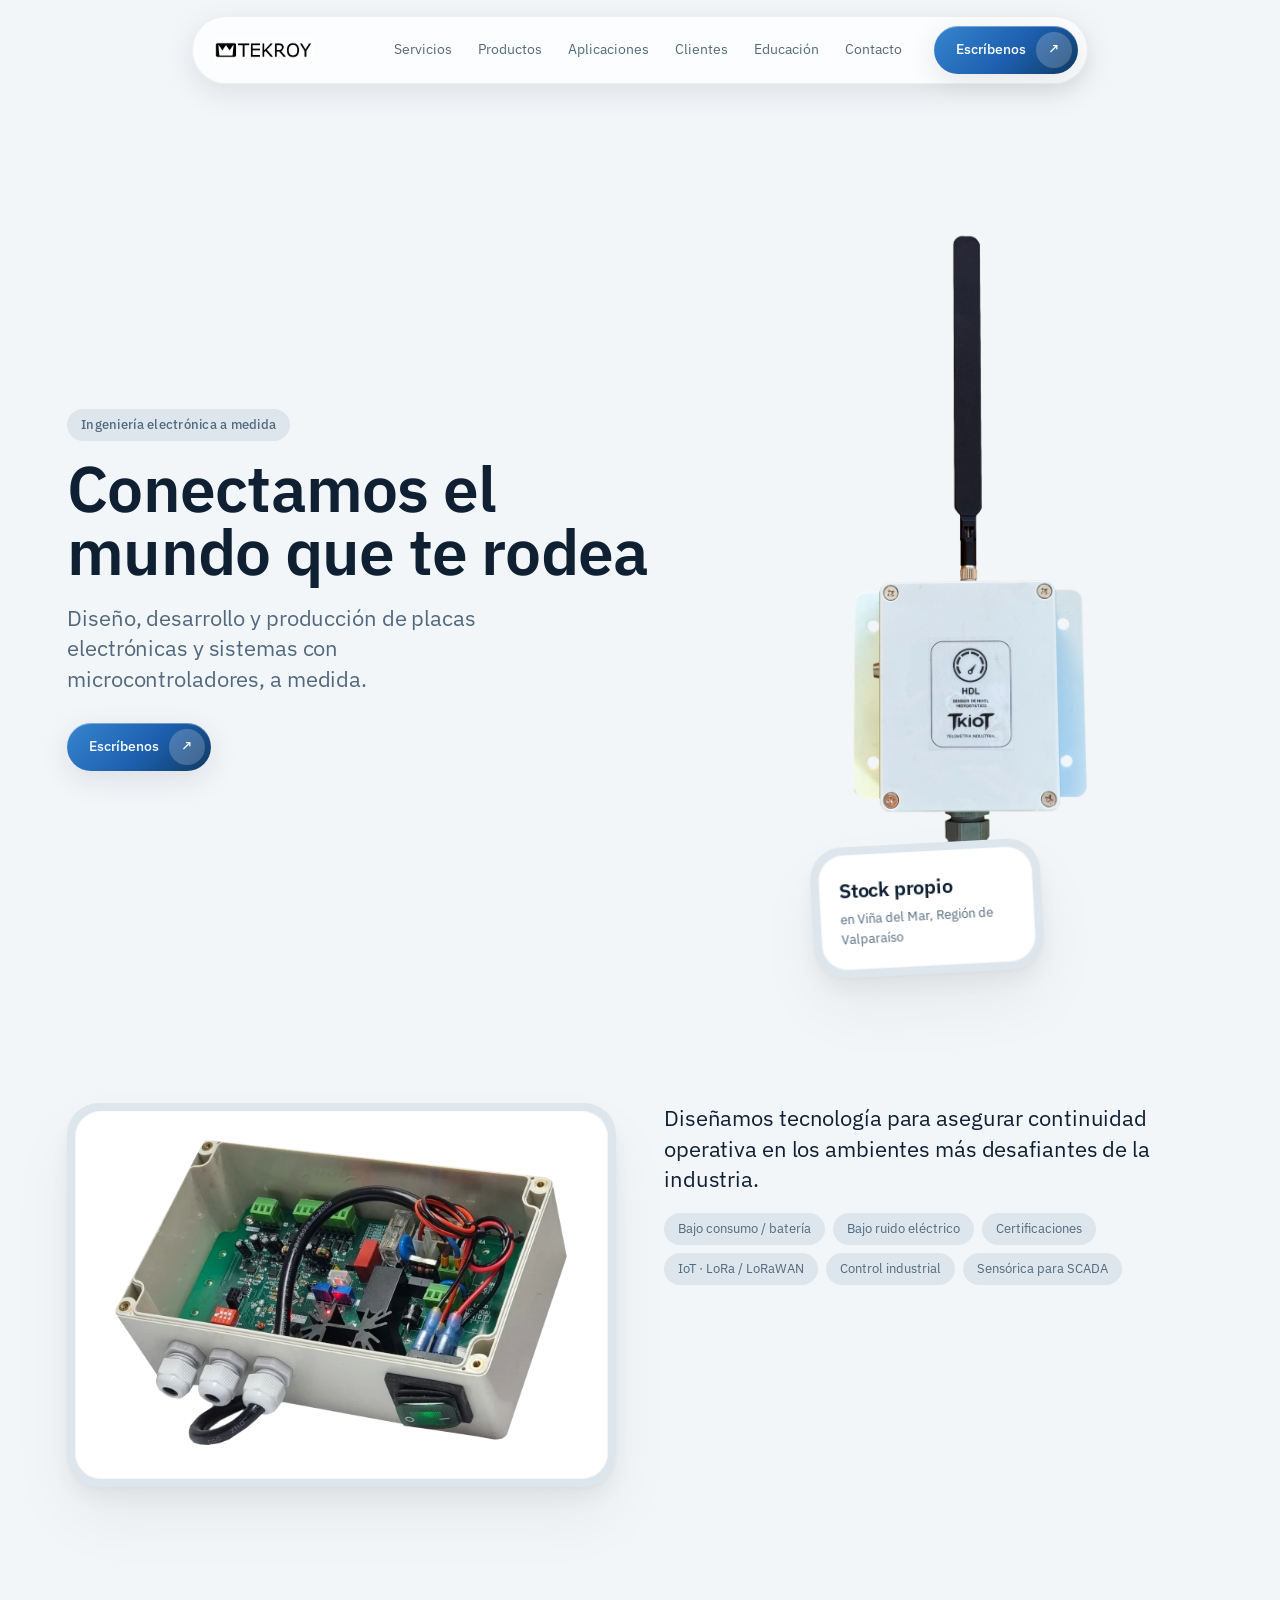
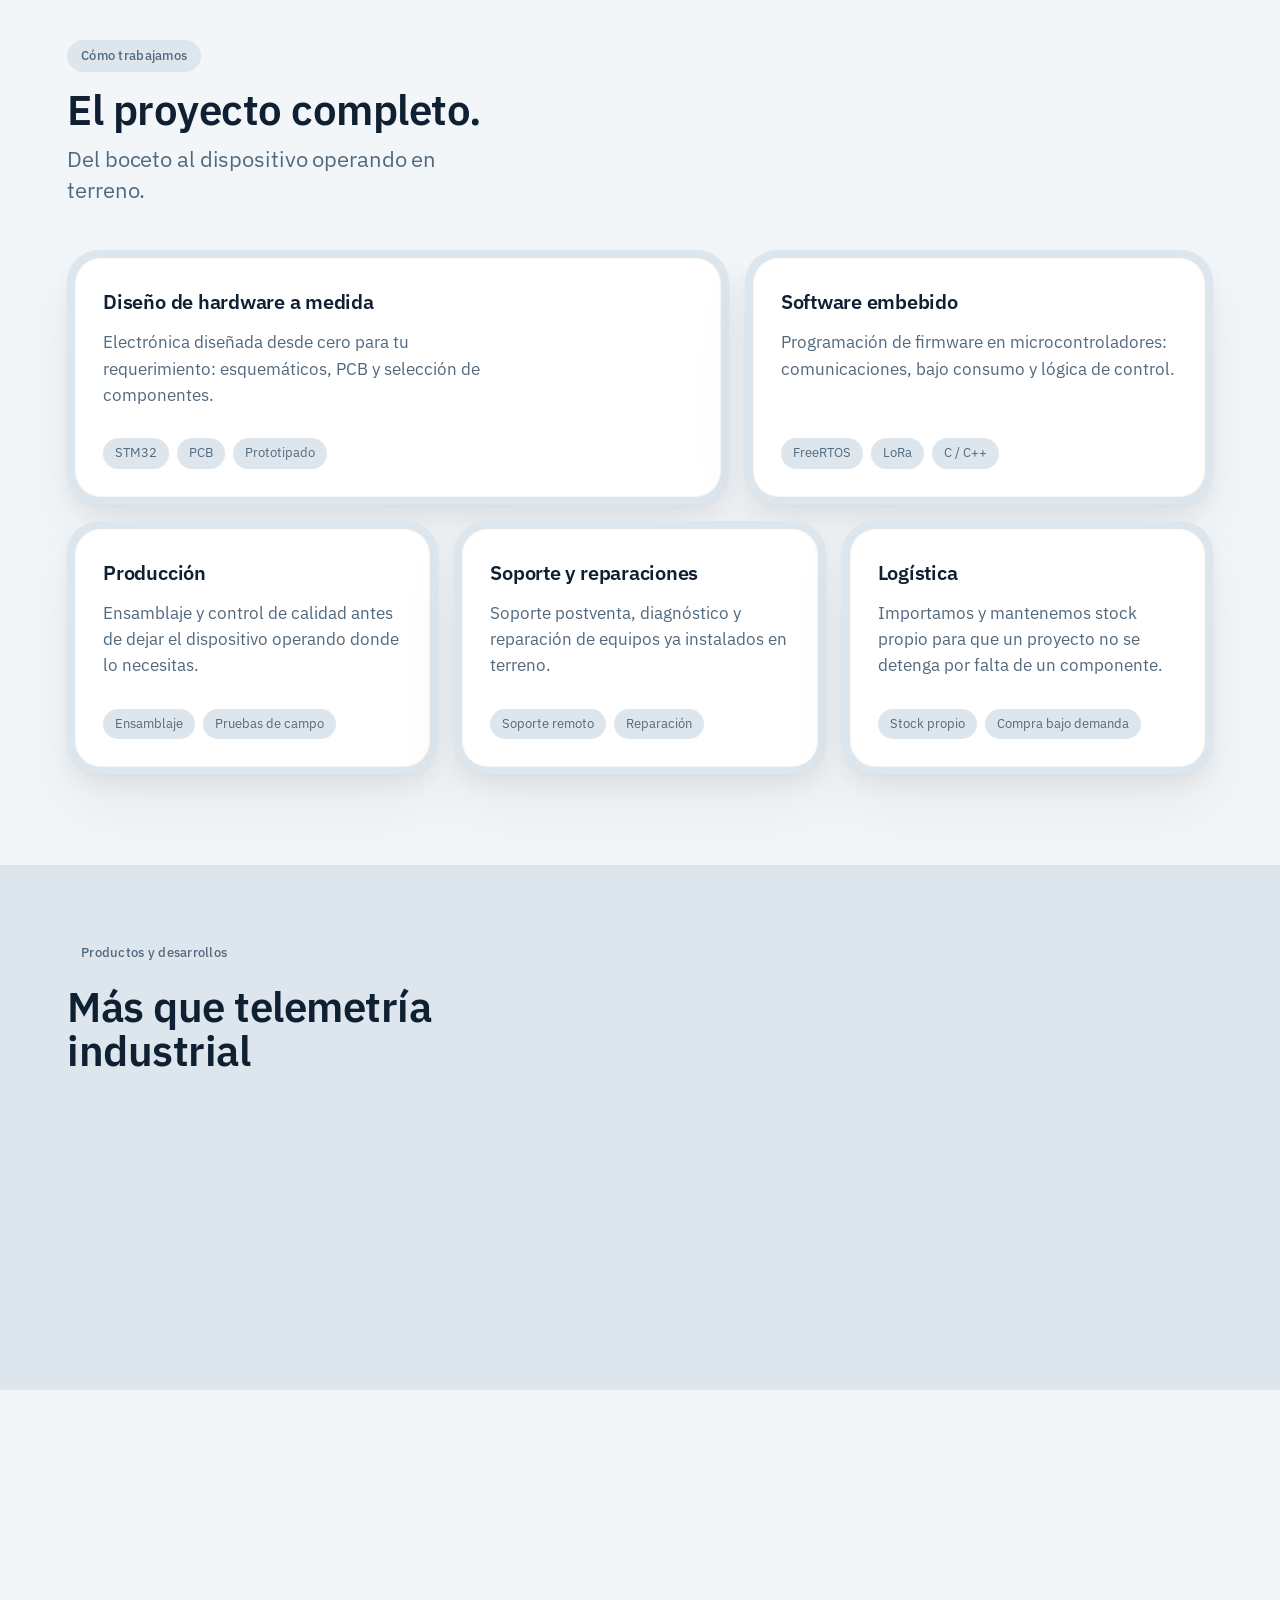
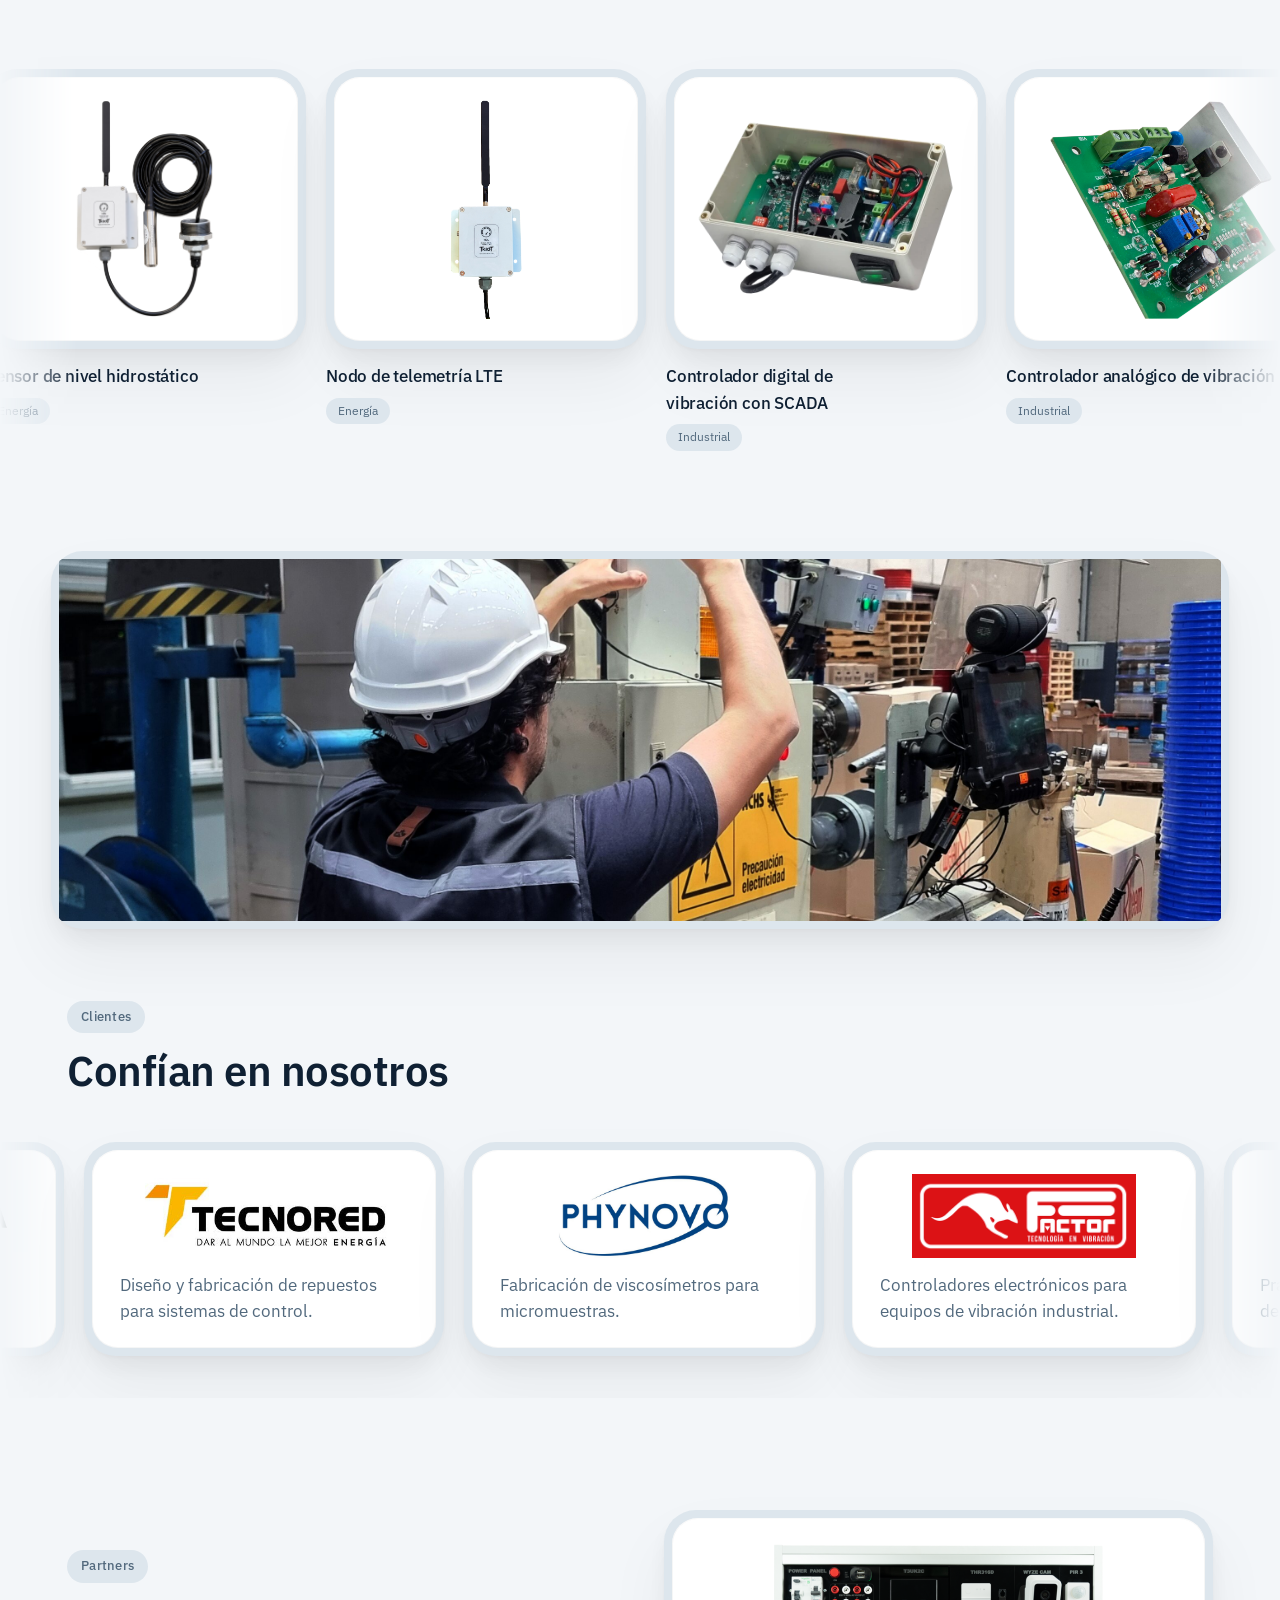
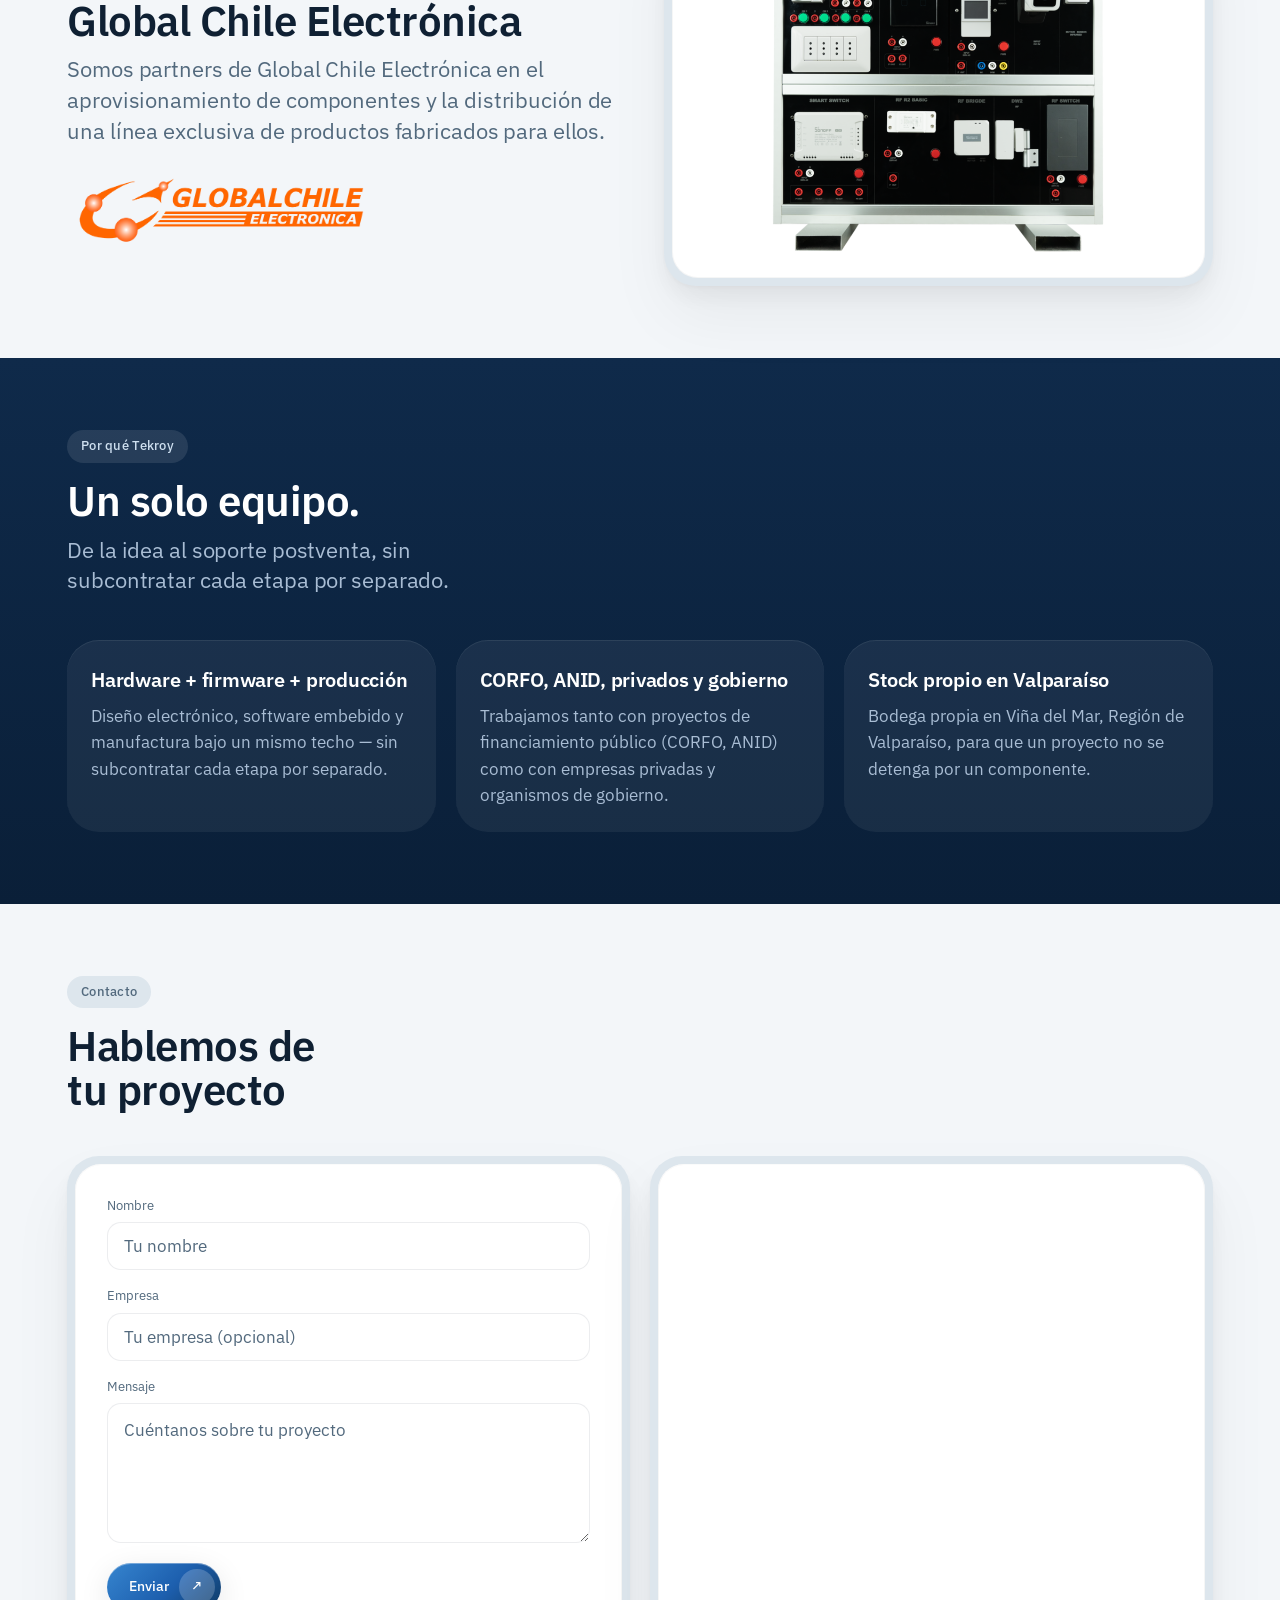
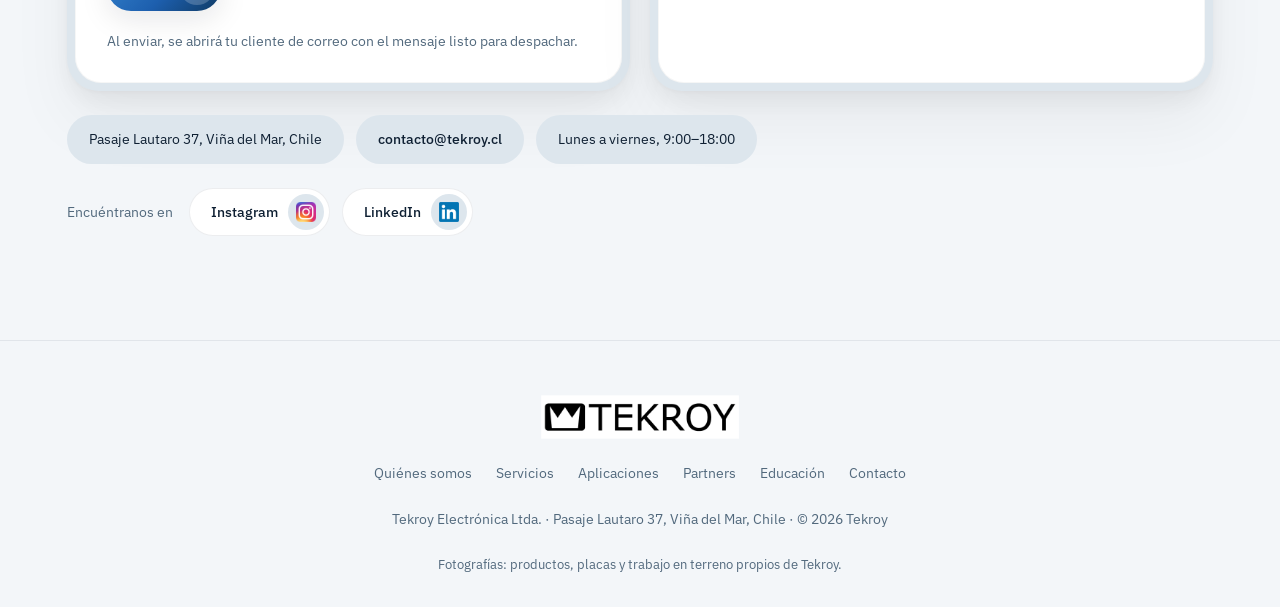
==== commit 122150b6: "Rename product labels: placa electrónica -> controlador digital de potencia, añade SCADA al controla" ====
--- a/index.html
+++ b/index.html
@@ -234,7 +234,7 @@
         <div class="bezel"><div class="bezel-inner">
           <img src="assets/Productos/Controlador_Factor_Digital_REV_1_4_600_600.webp" width="600" height="600" alt="Controlador electrónico digital para equipos de vibración" loading="lazy">
         </div></div>
-        <h3>Controlador digital de vibración</h3>
+        <h3>Controlador digital de vibración con SCADA</h3>
         <span class="p-tag">Industrial</span>
       </div>
       <div class="p-card" data-sector="industrial">
@@ -246,9 +246,9 @@
       </div>
       <div class="p-card" data-sector="industrial">
         <div class="bezel"><div class="bezel-inner">
-          <img src="assets/Productos/tarjeta_factor_REV1_3.png" width="900" height="638" alt="Placa electrónica diseñada y fabricada por Tekroy" loading="lazy">
-        </div></div>
-        <h3>Placa electrónica a medida</h3>
+          <img src="assets/Productos/tarjeta_factor_REV1_3.png" width="900" height="638" alt="Controlador digital de potencia fabricado por Tekroy" loading="lazy">
+        </div></div>
+        <h3>Controlador digital de potencia</h3>
         <span class="p-tag">Industrial</span>
       </div>
       <div class="p-card" data-sector="consumo">
@@ -326,7 +326,7 @@
         <div class="bezel"><div class="bezel-inner">
           <img src="assets/Productos/Controlador_Factor_Digital_REV_1_4_600_600.webp" width="600" height="600" alt="" loading="lazy">
         </div></div>
-        <h3>Controlador digital de vibración</h3>
+        <h3>Controlador digital de vibración con SCADA</h3>
         <span class="p-tag">Industrial</span>
       </div>
       <div class="p-card" data-sector="industrial" aria-hidden="true">
@@ -340,7 +340,7 @@
         <div class="bezel"><div class="bezel-inner">
           <img src="assets/Productos/tarjeta_factor_REV1_3.png" width="900" height="638" alt="" loading="lazy">
         </div></div>
-        <h3>Placa electrónica a medida</h3>
+        <h3>Controlador digital de potencia</h3>
         <span class="p-tag">Industrial</span>
       </div>
       <div class="p-card" data-sector="consumo" aria-hidden="true">
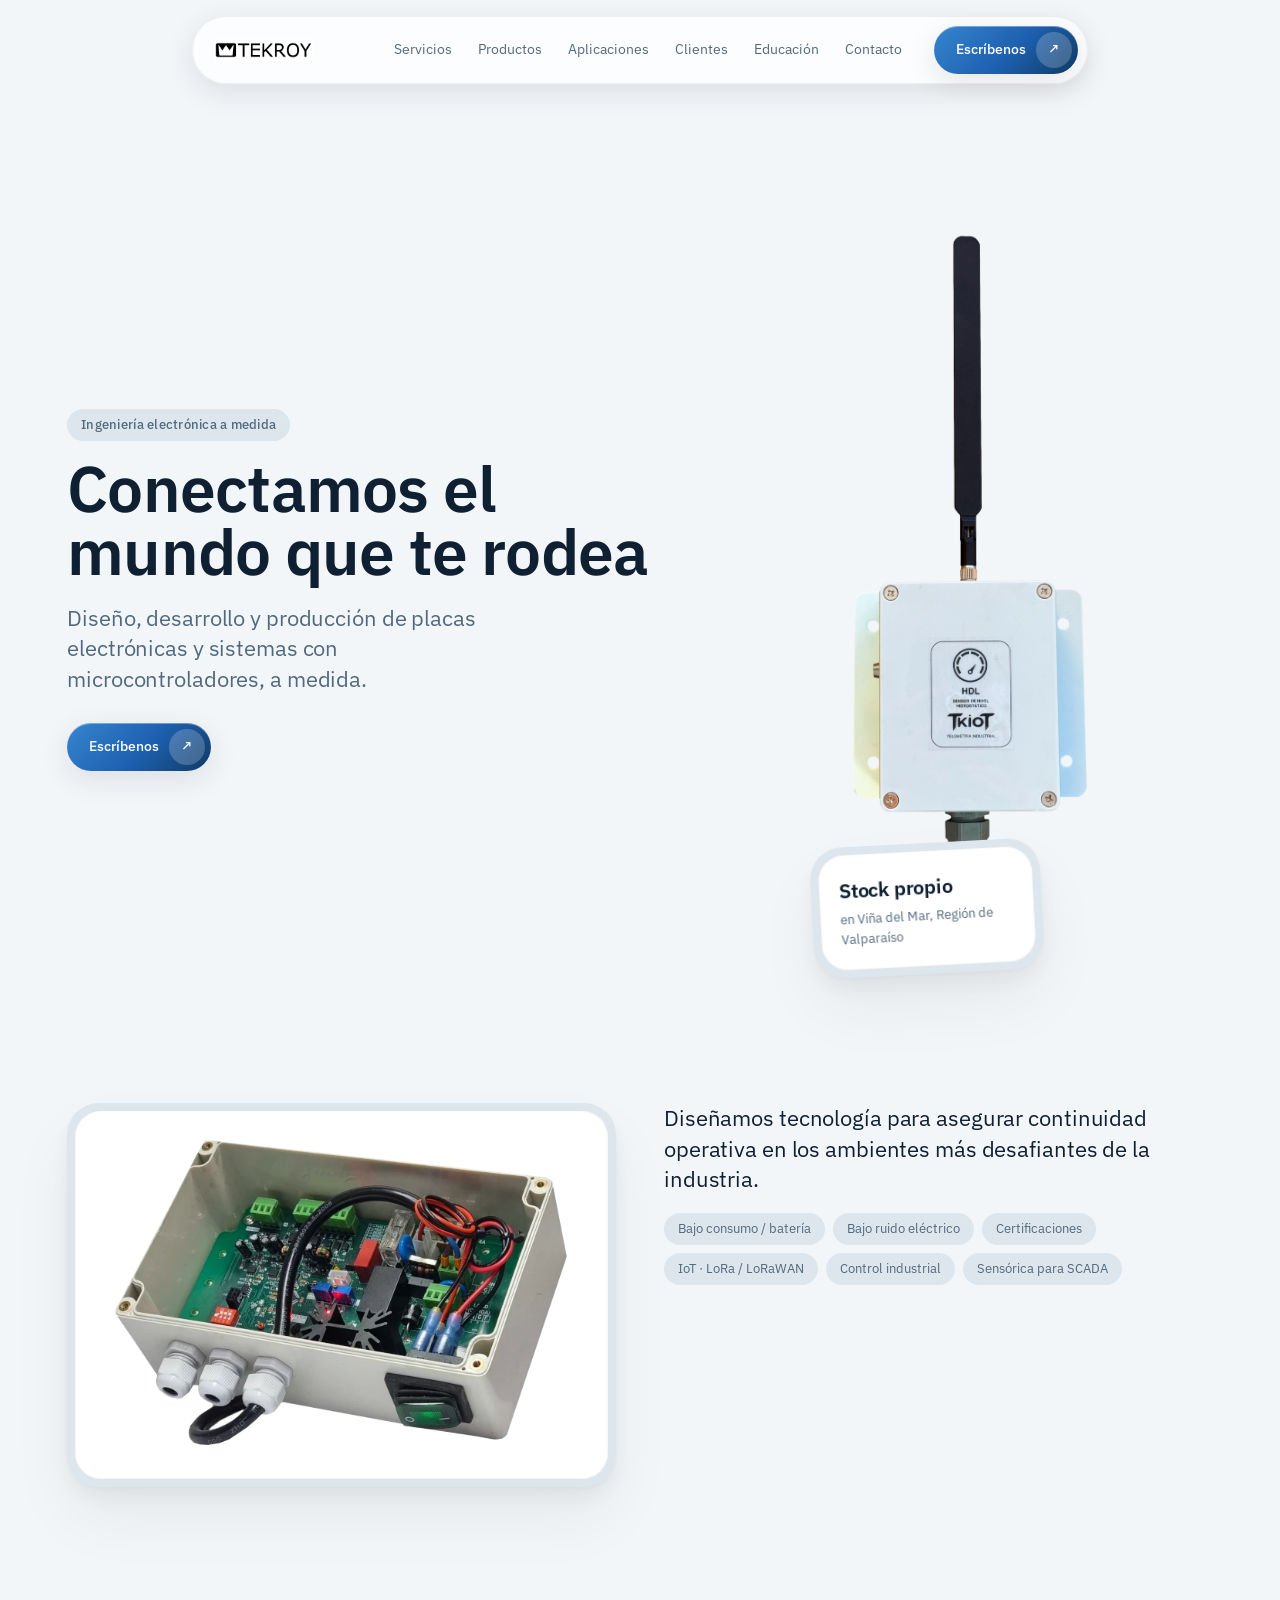
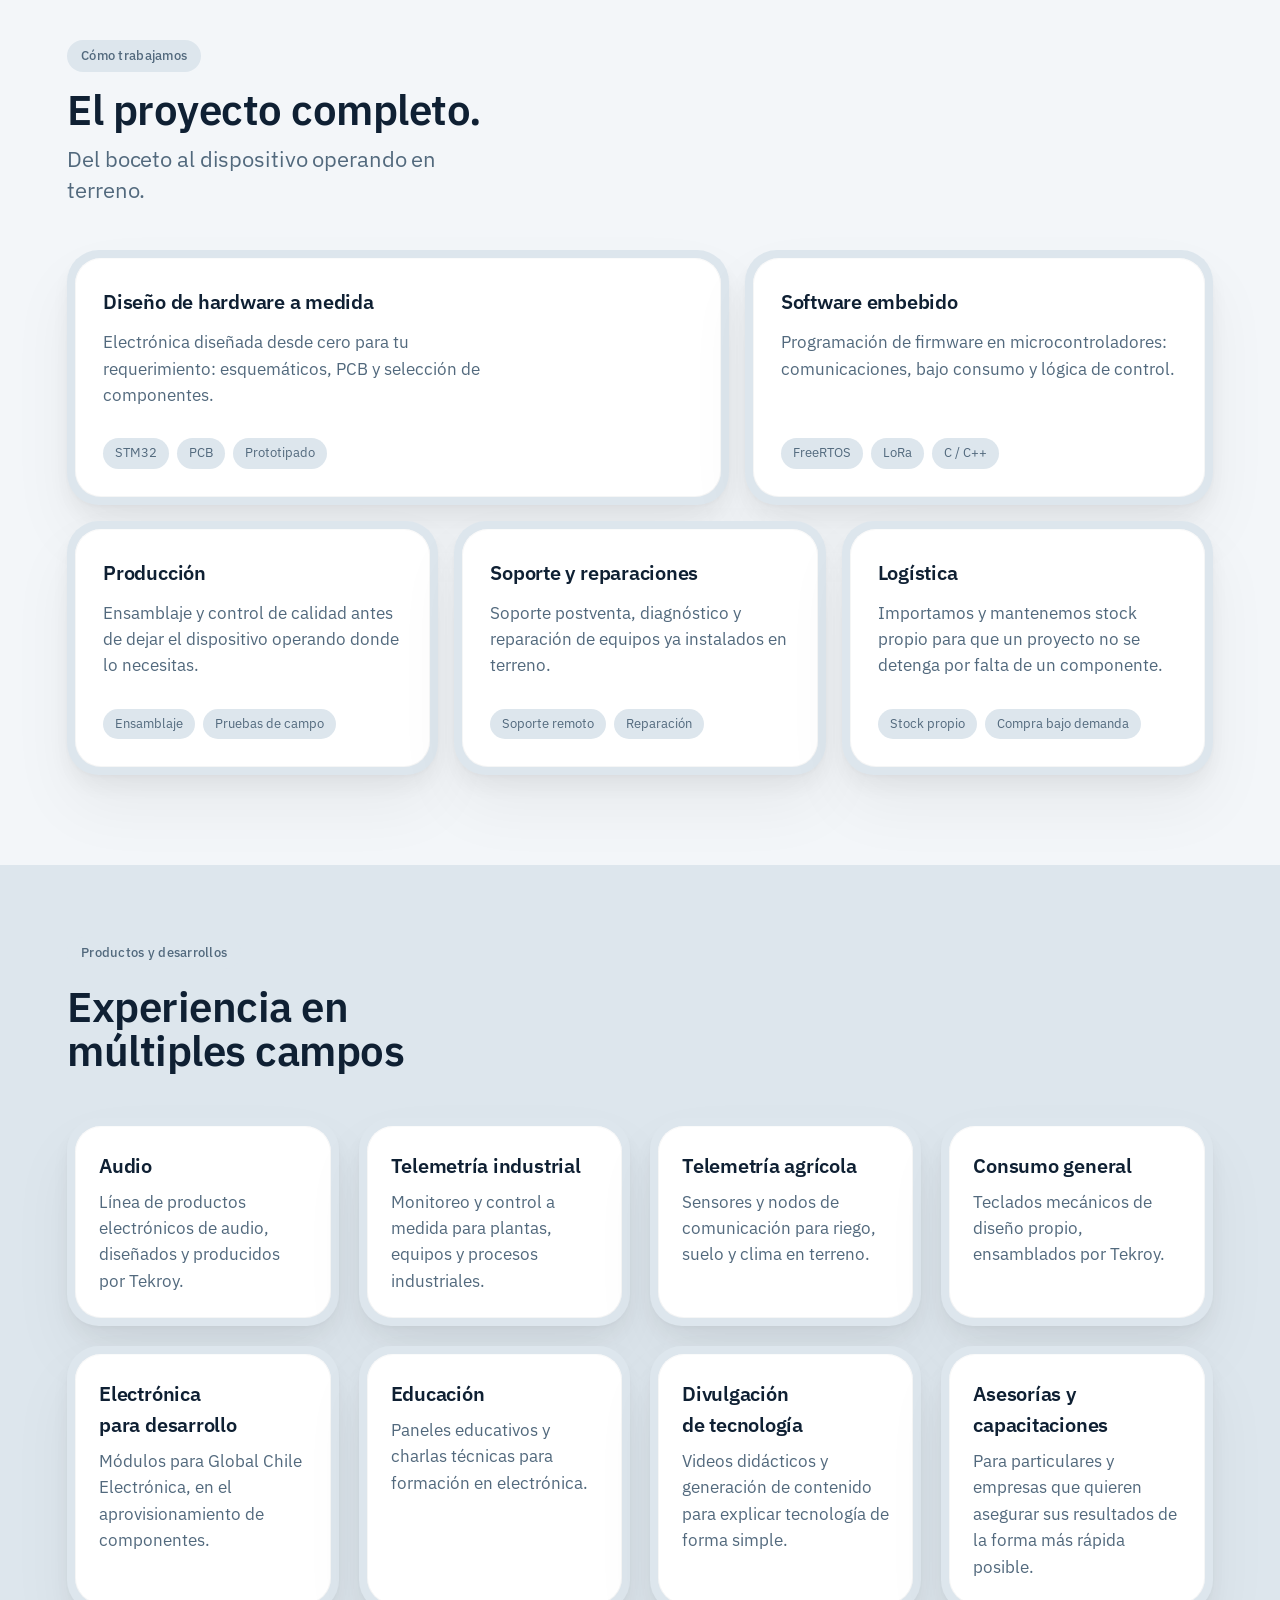
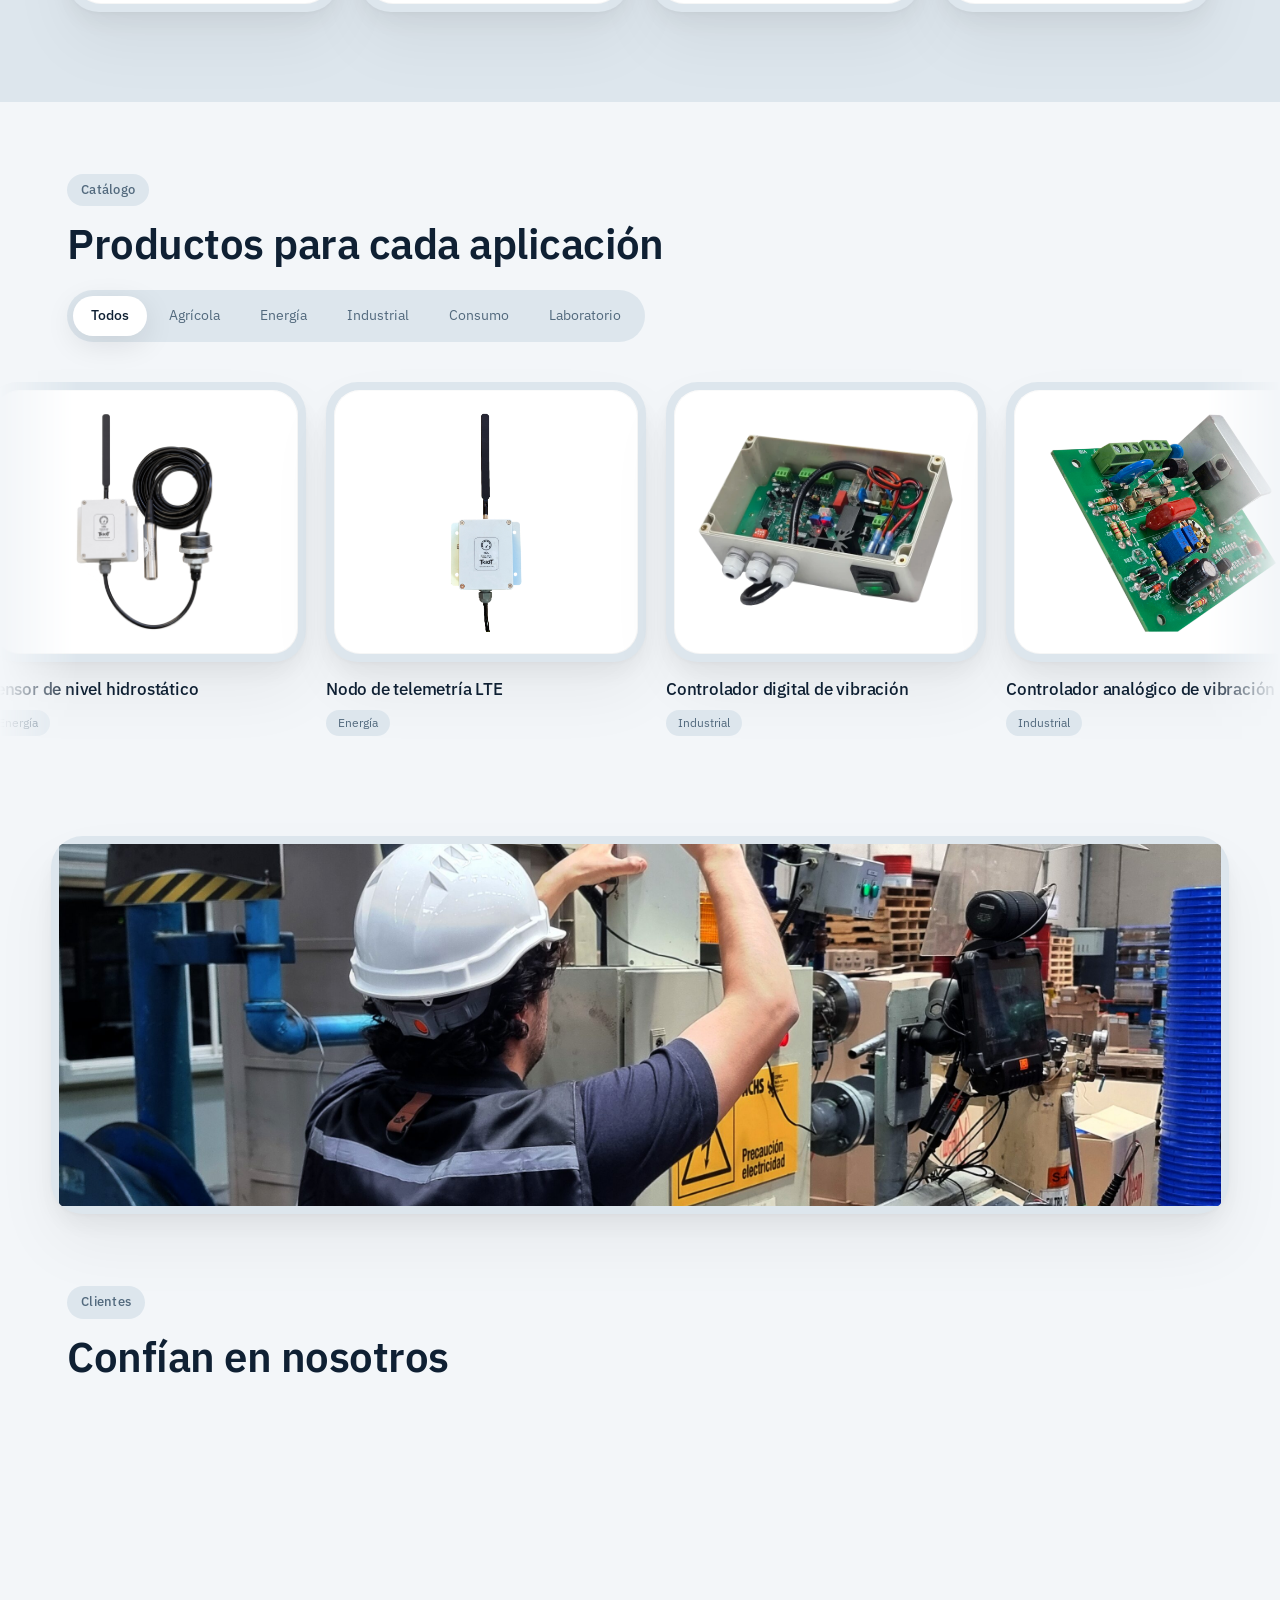
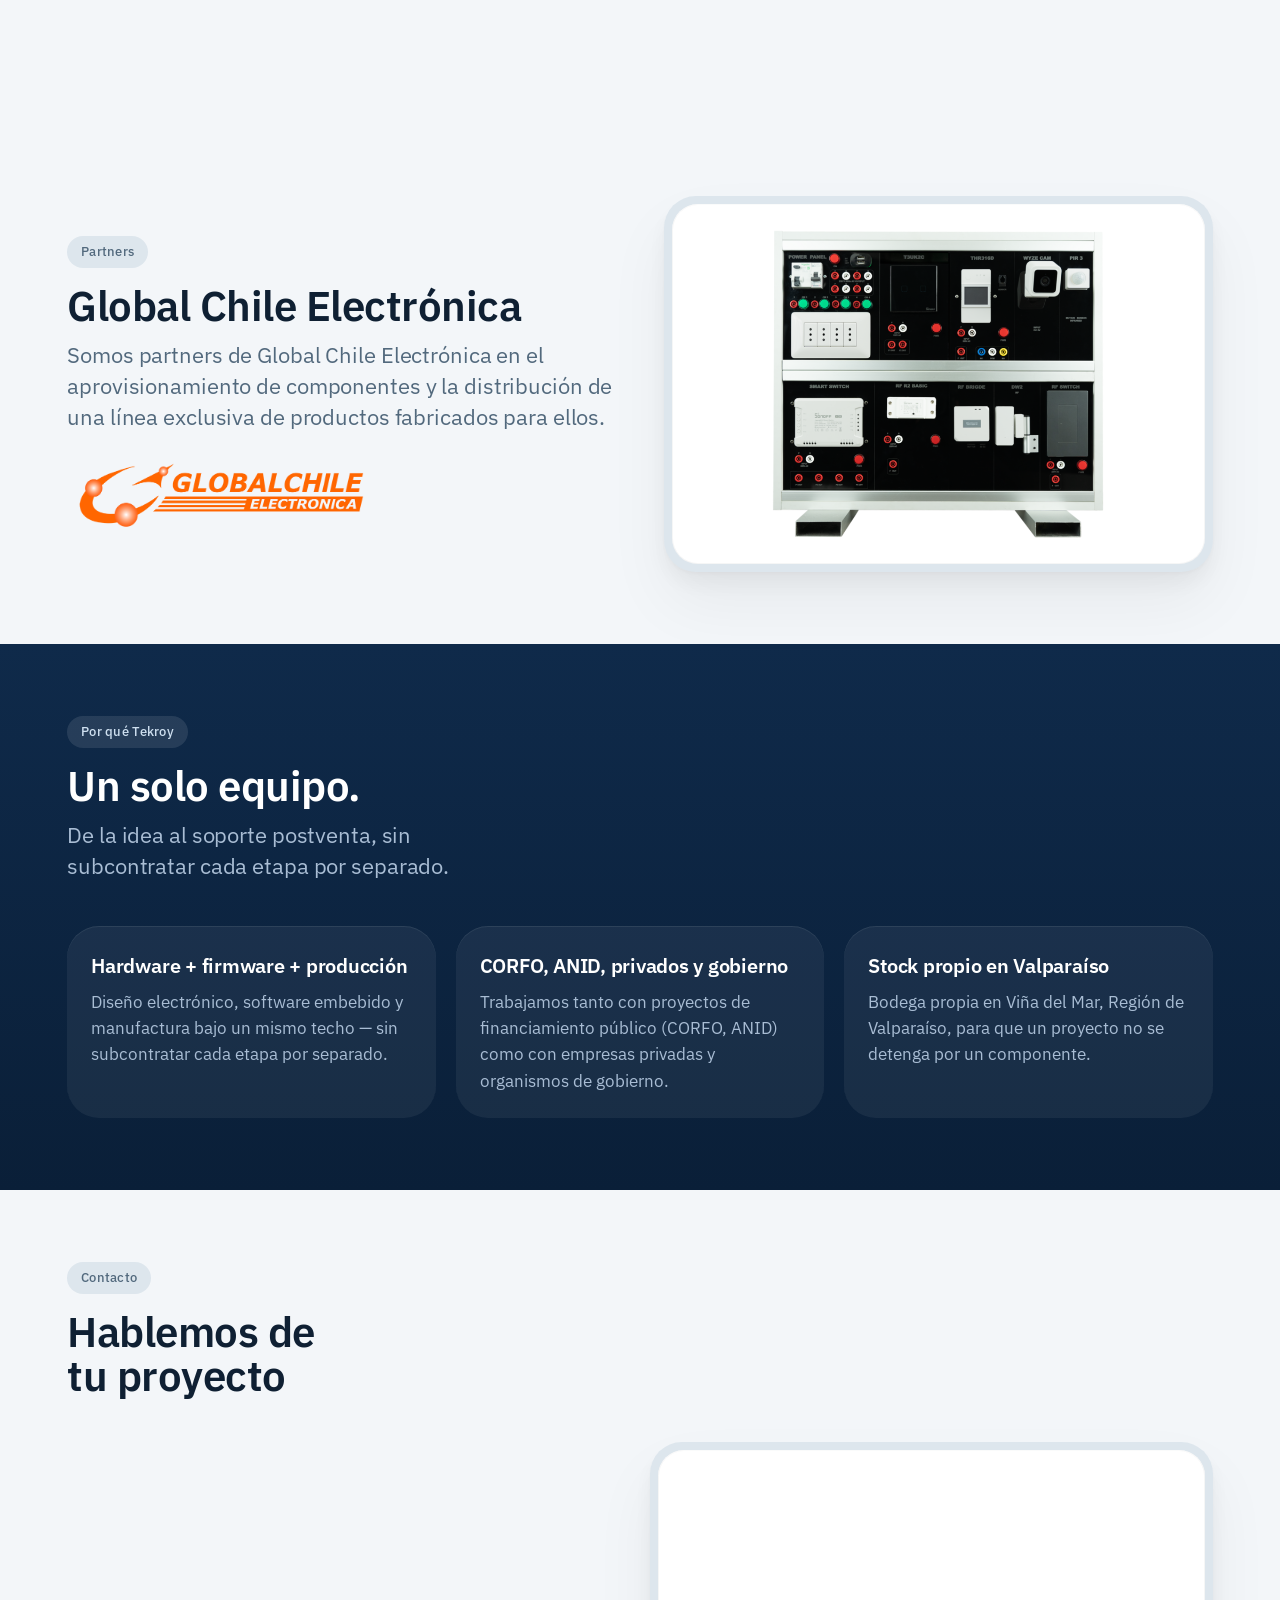
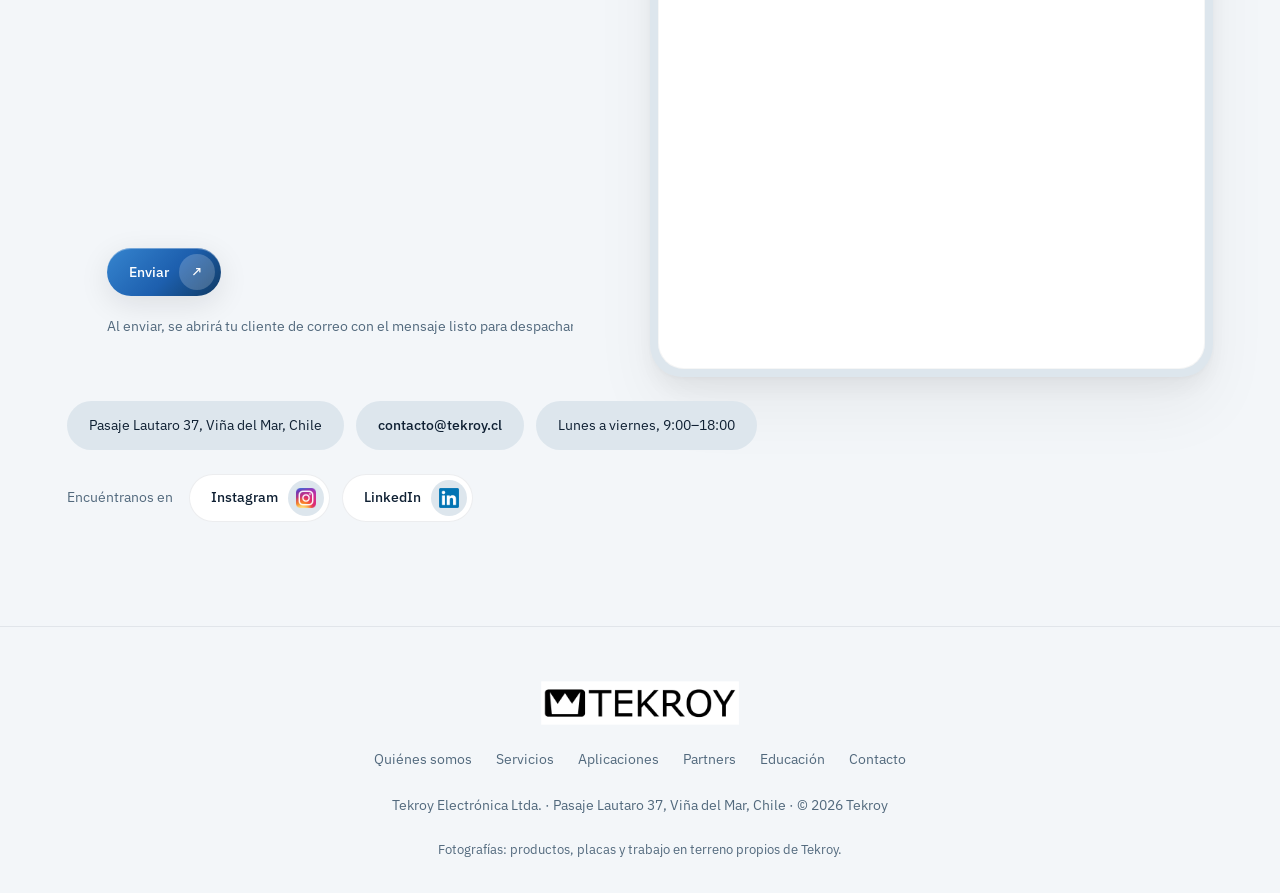
==== commit 3be1736f: "Revert SCADA addition, rework sección Productos y desarrollos con 8 campos de experiencia Quita menc" ====
--- a/index.html
+++ b/index.html
@@ -163,7 +163,7 @@
   <div class="wrap">
     <div class="lines-head" data-reveal>
       <span class="eyebrow">Productos y desarrollos</span>
-      <h2 class="head">Más que telemetría industrial</h2>
+      <h2 class="head">Experiencia en múltiples campos</h2>
     </div>
     <div class="lines-grid">
       <div class="bezel l-card" data-reveal><div class="bezel-inner">
@@ -171,12 +171,32 @@
         <p>Línea de productos electrónicos de audio, diseñados y producidos por Tekroy.</p>
       </div></div>
       <div class="bezel l-card" data-reveal><div class="bezel-inner">
-        <div class="l-top"><h3>Telemetría con Copec</h3></div>
-        <p>Desarrollo de telemetría a medida para infraestructura y operación de Copec.</p>
-      </div></div>
-      <div class="bezel l-card" data-reveal><div class="bezel-inner">
-        <div class="l-top"><h3>Teclados mecánicos</h3></div>
+        <div class="l-top"><h3>Telemetría industrial</h3></div>
+        <p>Monitoreo y control a medida para plantas, equipos y procesos industriales.</p>
+      </div></div>
+      <div class="bezel l-card" data-reveal><div class="bezel-inner">
+        <div class="l-top"><h3>Telemetría agrícola</h3></div>
+        <p>Sensores y nodos de comunicación para riego, suelo y clima en terreno.</p>
+      </div></div>
+      <div class="bezel l-card" data-reveal><div class="bezel-inner">
+        <div class="l-top"><h3>Consumo general</h3></div>
         <p>Teclados mecánicos de diseño propio, ensamblados por Tekroy.</p>
+      </div></div>
+      <div class="bezel l-card" data-reveal><div class="bezel-inner">
+        <div class="l-top"><h3>Electrónica para desarrollo</h3></div>
+        <p>Módulos para Global Chile Electrónica, en el aprovisionamiento de componentes.</p>
+      </div></div>
+      <div class="bezel l-card" data-reveal><div class="bezel-inner">
+        <div class="l-top"><h3>Educación</h3></div>
+        <p>Paneles educativos y charlas técnicas para formación en electrónica.</p>
+      </div></div>
+      <div class="bezel l-card" data-reveal><div class="bezel-inner">
+        <div class="l-top"><h3>Divulgación de tecnología</h3></div>
+        <p>Videos didácticos y generación de contenido para explicar tecnología de forma simple.</p>
+      </div></div>
+      <div class="bezel l-card" data-reveal><div class="bezel-inner">
+        <div class="l-top"><h3>Asesorías y capacitaciones</h3></div>
+        <p>Para particulares y empresas que quieren asegurar sus resultados de la forma más rápida posible.</p>
       </div></div>
     </div>
   </div>
@@ -234,7 +254,7 @@
         <div class="bezel"><div class="bezel-inner">
           <img src="assets/Productos/Controlador_Factor_Digital_REV_1_4_600_600.webp" width="600" height="600" alt="Controlador electrónico digital para equipos de vibración" loading="lazy">
         </div></div>
-        <h3>Controlador digital de vibración con SCADA</h3>
+        <h3>Controlador digital de vibración</h3>
         <span class="p-tag">Industrial</span>
       </div>
       <div class="p-card" data-sector="industrial">
@@ -326,7 +346,7 @@
         <div class="bezel"><div class="bezel-inner">
           <img src="assets/Productos/Controlador_Factor_Digital_REV_1_4_600_600.webp" width="600" height="600" alt="" loading="lazy">
         </div></div>
-        <h3>Controlador digital de vibración con SCADA</h3>
+        <h3>Controlador digital de vibración</h3>
         <span class="p-tag">Industrial</span>
       </div>
       <div class="p-card" data-sector="industrial" aria-hidden="true">
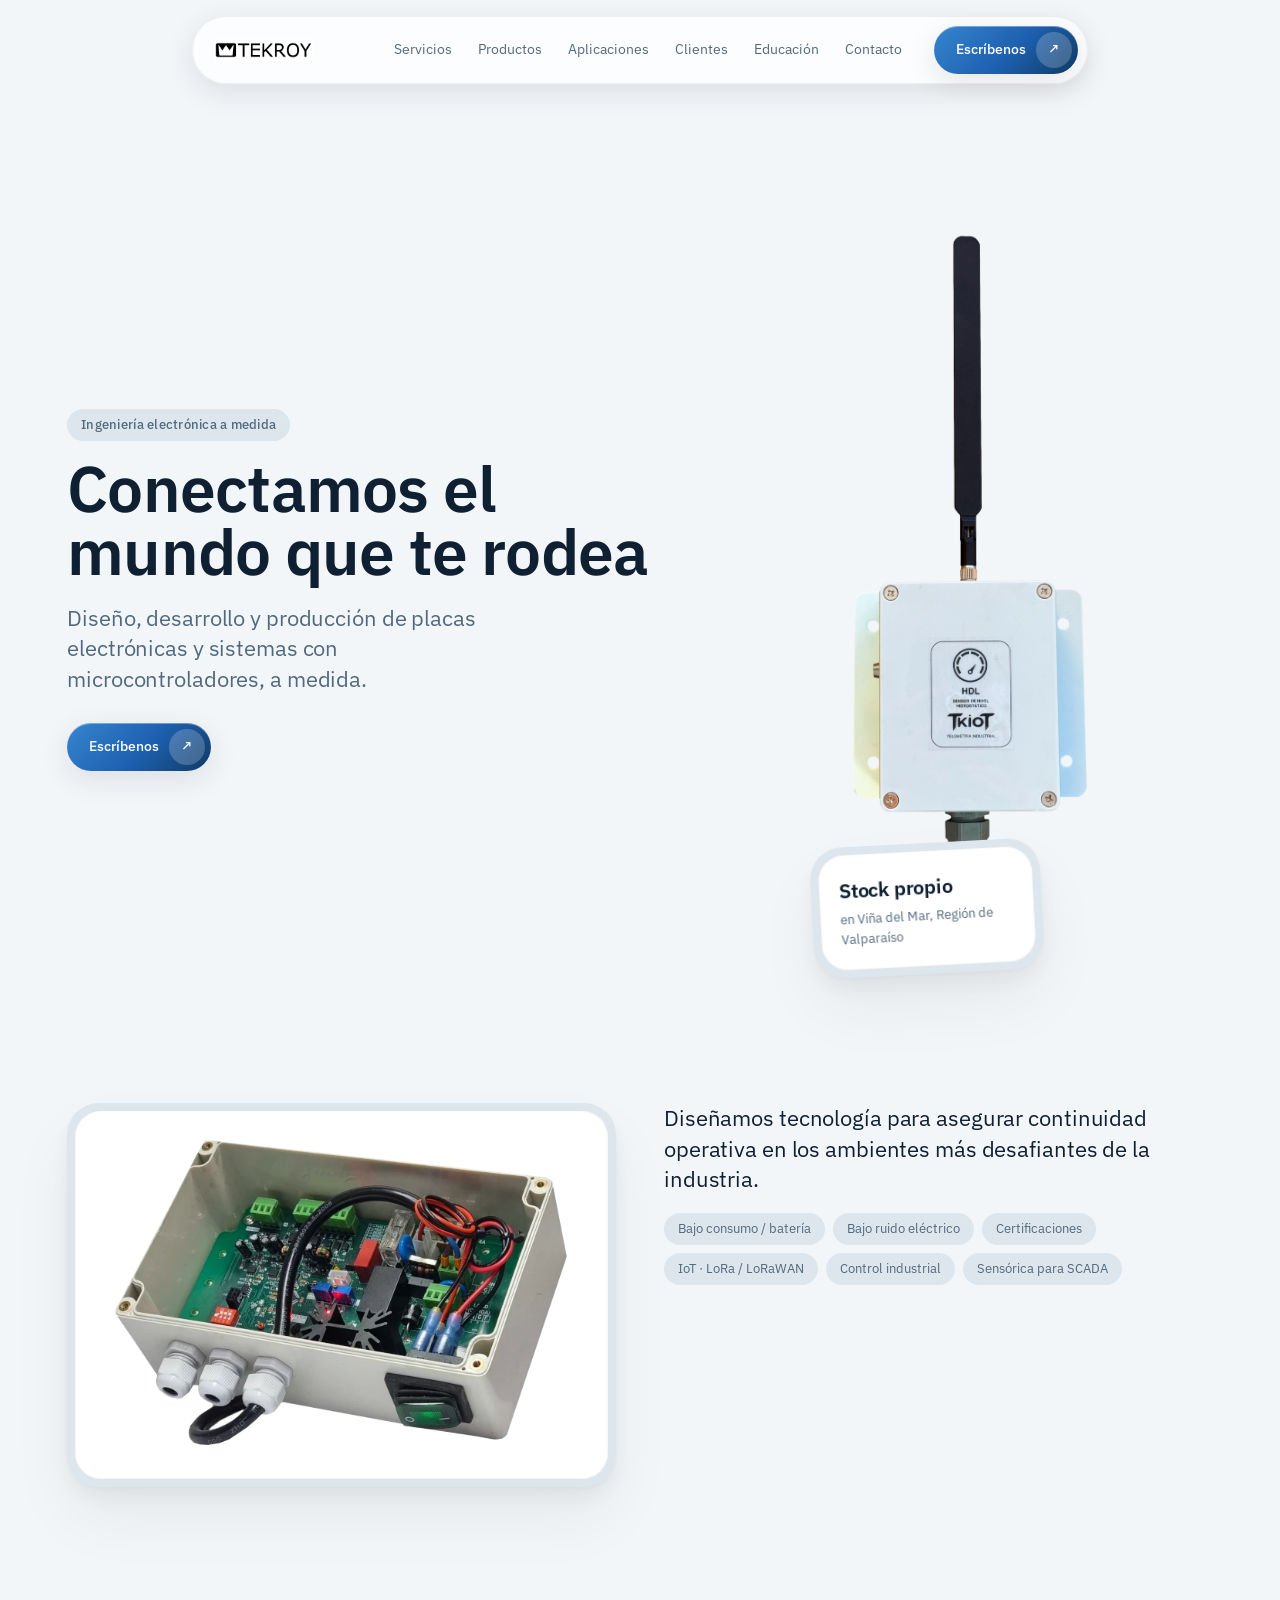
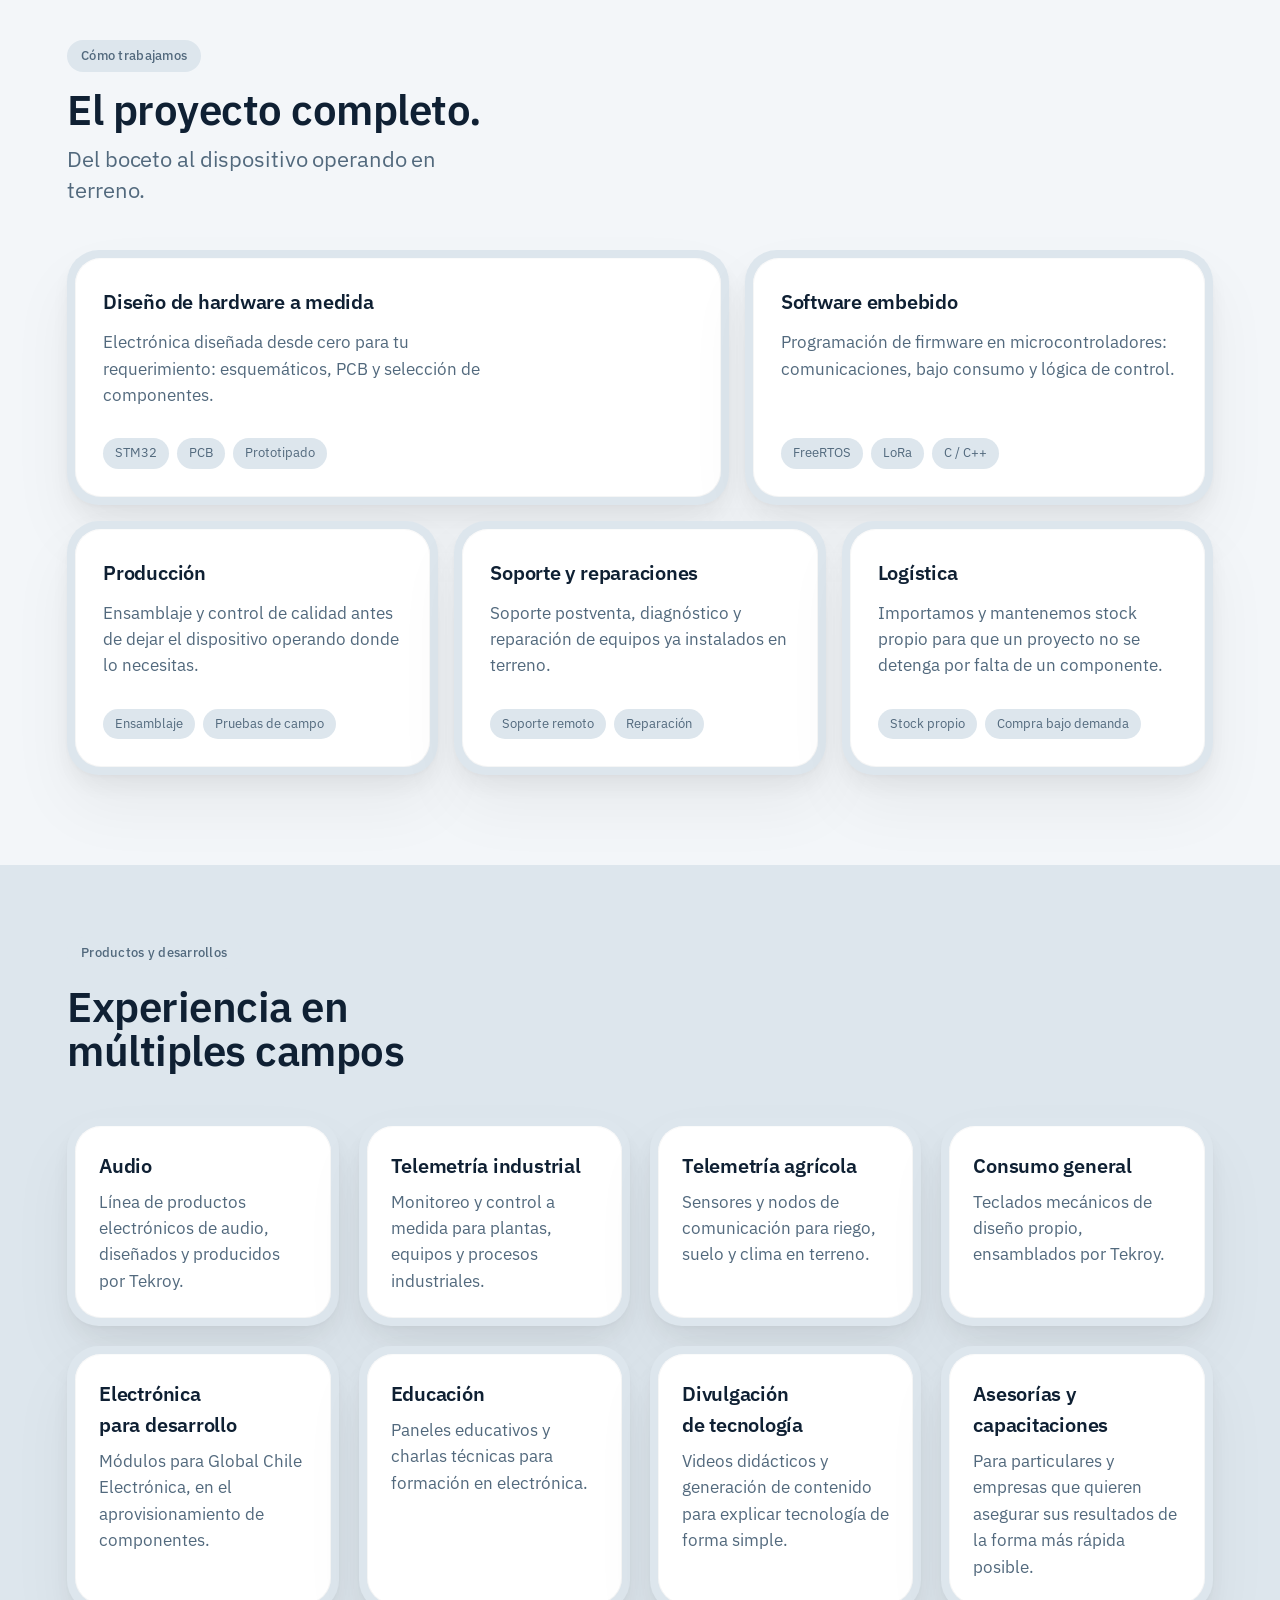
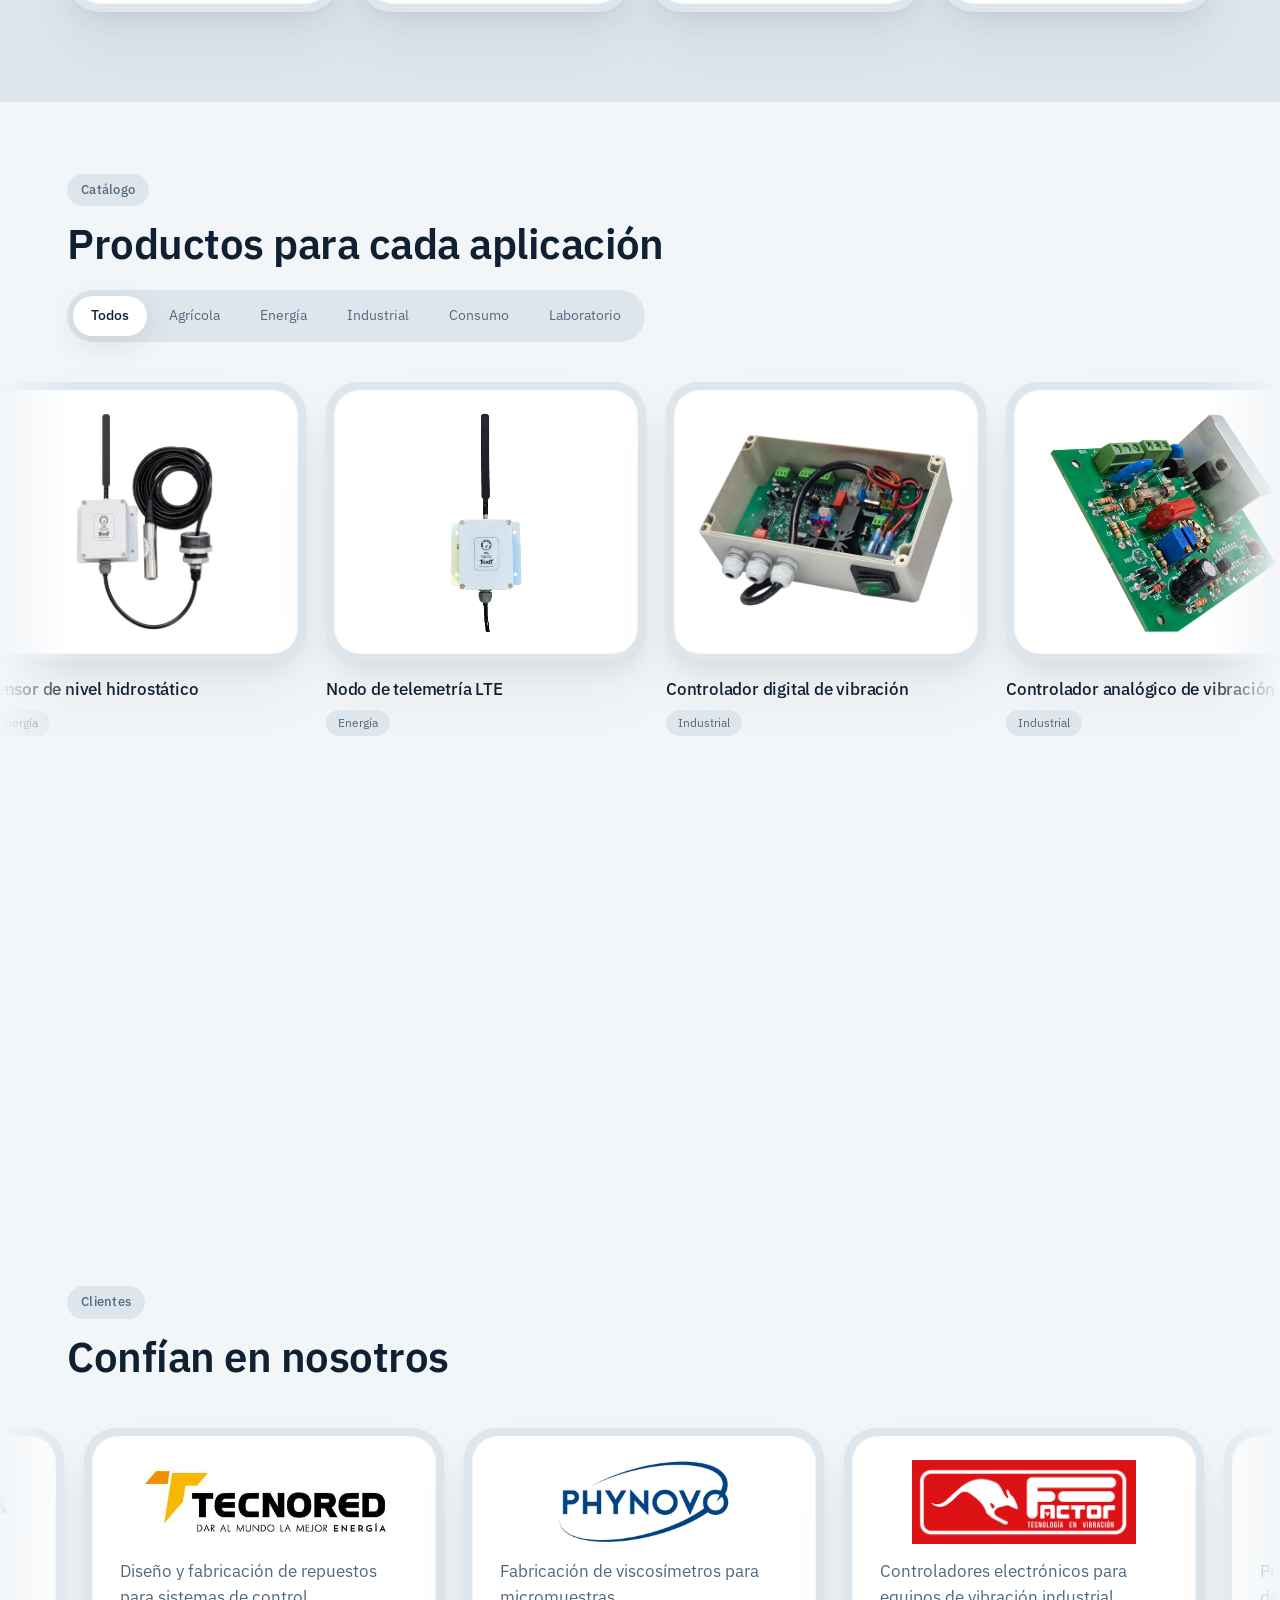
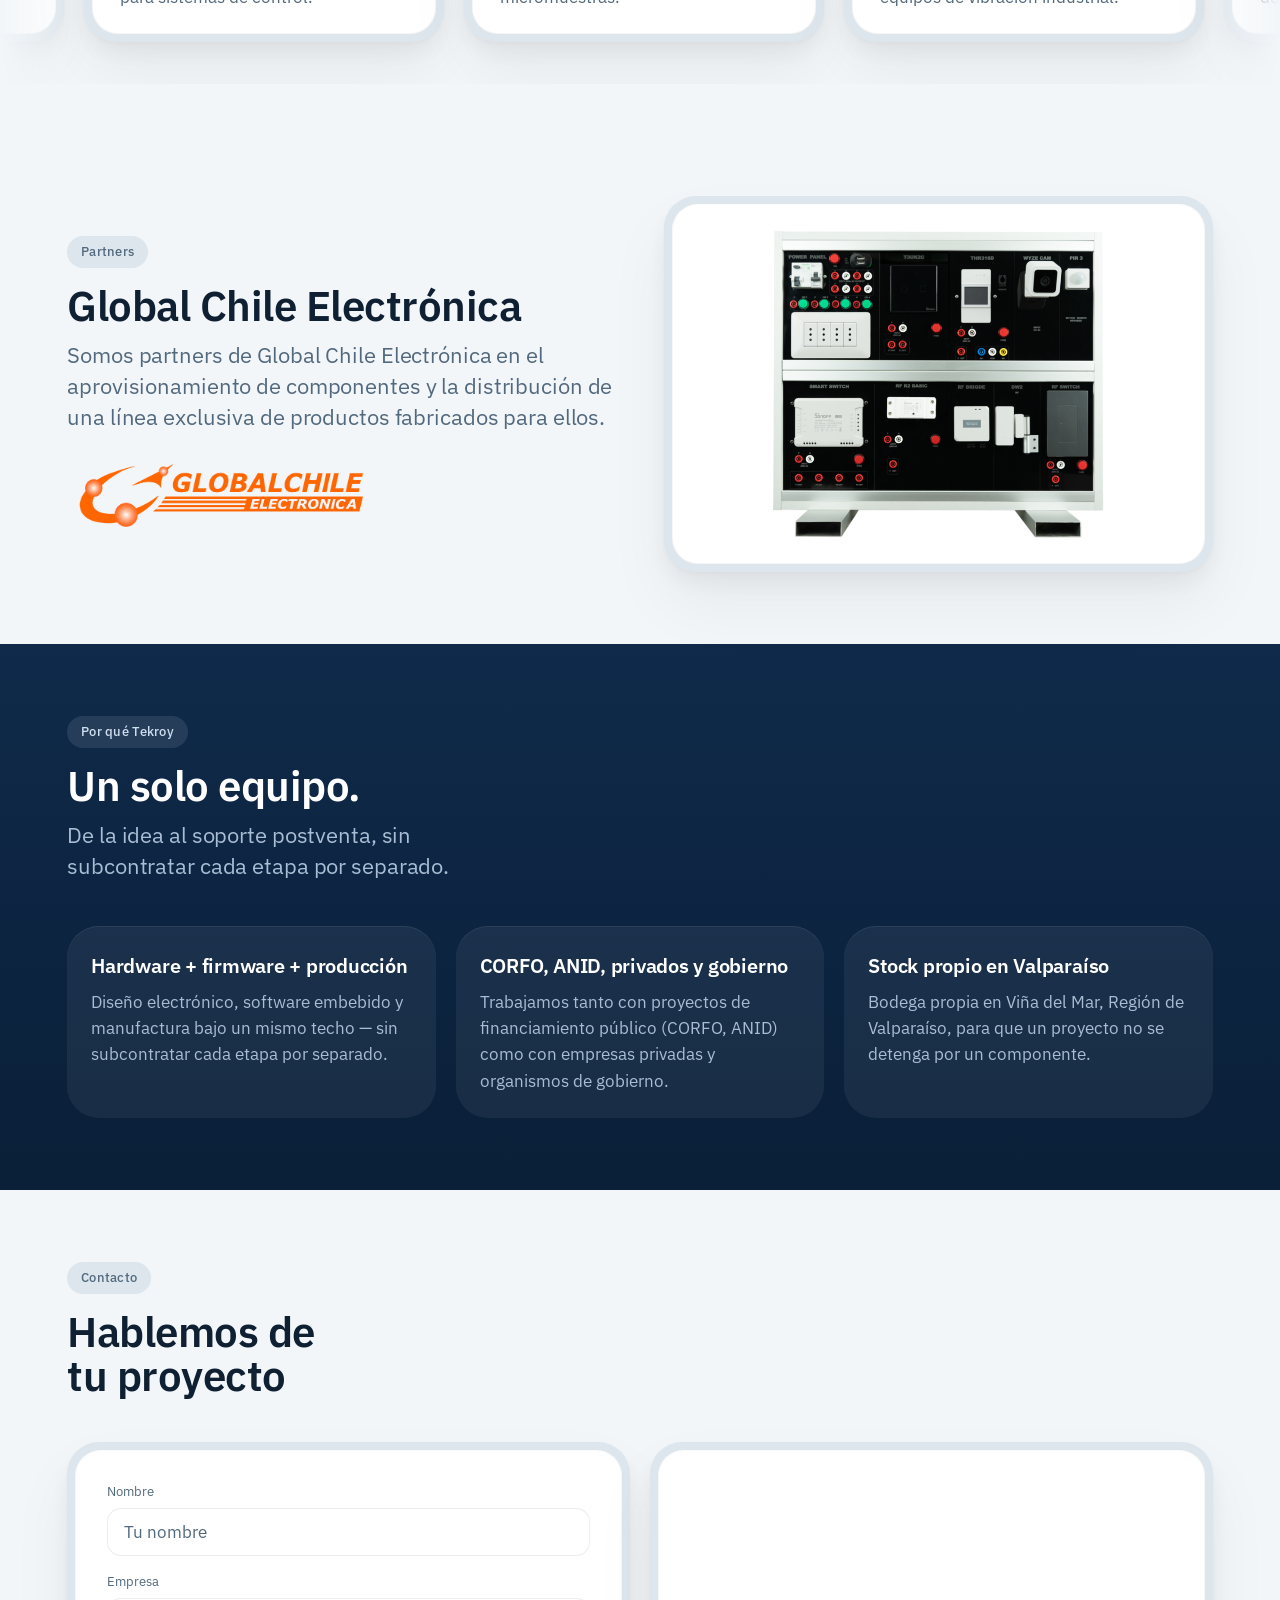
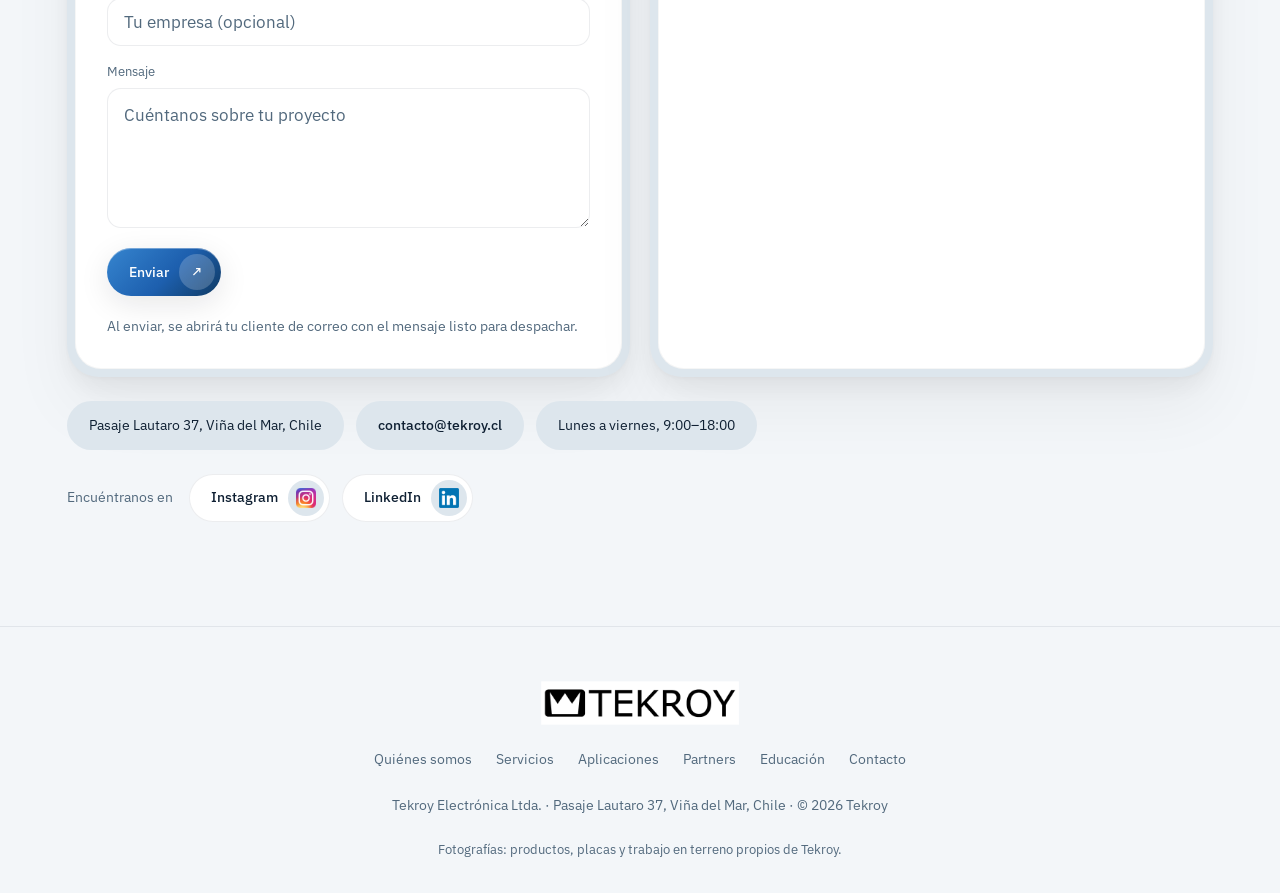
==== commit 999b2c40: "Usa el favicon como imagen de previsualización social y mejora la descripción og:image/twitter:image" ====
--- a/index.html
+++ b/index.html
@@ -4,21 +4,24 @@
 <meta charset="UTF-8">
 <meta name="viewport" content="width=device-width, initial-scale=1">
 <title>Tekroy Electrónica — Diseño y Fabricación de Hardware Electrónico</title>
-<meta name="description" content="Diseño y desarrollo de placas electrónicas, firmware y sistemas con microcontroladores. Telemetría industrial e IoT a medida. Trabajamos con proyectos CORFO y ANID en Chile.">
+<meta name="description" content="Más de 5 años de experiencia en diseño electrónico para aplicaciones industriales: telemetría, IoT, desarrollo a medida, soporte en fabricación y continuidad operativa.">
 <meta name="robots" content="index, follow">
 <link rel="canonical" href="https://tekroy.cl/">
 
 <meta property="og:type" content="website">
 <meta property="og:site_name" content="Tekroy Electrónica">
 <meta property="og:title" content="Tekroy Electrónica — Diseño y Fabricación de Hardware Electrónico">
-<meta property="og:description" content="Diseño y desarrollo de placas electrónicas, firmware y sistemas con microcontroladores. Telemetría industrial e IoT a medida. Trabajamos con proyectos CORFO y ANID en Chile.">
+<meta property="og:description" content="Más de 5 años de experiencia en diseño electrónico para aplicaciones industriales: telemetría, IoT, desarrollo a medida, soporte en fabricación y continuidad operativa.">
 <meta property="og:url" content="https://tekroy.cl/">
-<meta property="og:image" content="https://tekroy.cl/assets/Productos/Foto_Terreno_Industrial.jpg">
+<meta property="og:image" content="https://tekroy.cl/assets/Logos_Tekroy/favicon_azul.png">
+<meta property="og:image:type" content="image/png">
+<meta property="og:image:width" content="512">
+<meta property="og:image:height" content="512">
 <meta property="og:locale" content="es_CL">
-<meta name="twitter:card" content="summary_large_image">
+<meta name="twitter:card" content="summary">
 <meta name="twitter:title" content="Tekroy Electrónica — Diseño y Fabricación de Hardware Electrónico">
-<meta name="twitter:description" content="Diseño y desarrollo de placas electrónicas, firmware y sistemas con microcontroladores para industria, agricultura y energía.">
-<meta name="twitter:image" content="https://tekroy.cl/assets/Productos/Foto_Terreno_Industrial.jpg">
+<meta name="twitter:description" content="Más de 5 años de experiencia en diseño electrónico para aplicaciones industriales: telemetría, IoT, desarrollo a medida, soporte en fabricación y continuidad operativa.">
+<meta name="twitter:image" content="https://tekroy.cl/assets/Logos_Tekroy/favicon_azul.png">
 
 <link rel="icon" type="image/png" href="assets/Logos_Tekroy/favicon_azul.png">
 <link rel="apple-touch-icon" href="assets/Logos_Tekroy/favicon_azul.png">
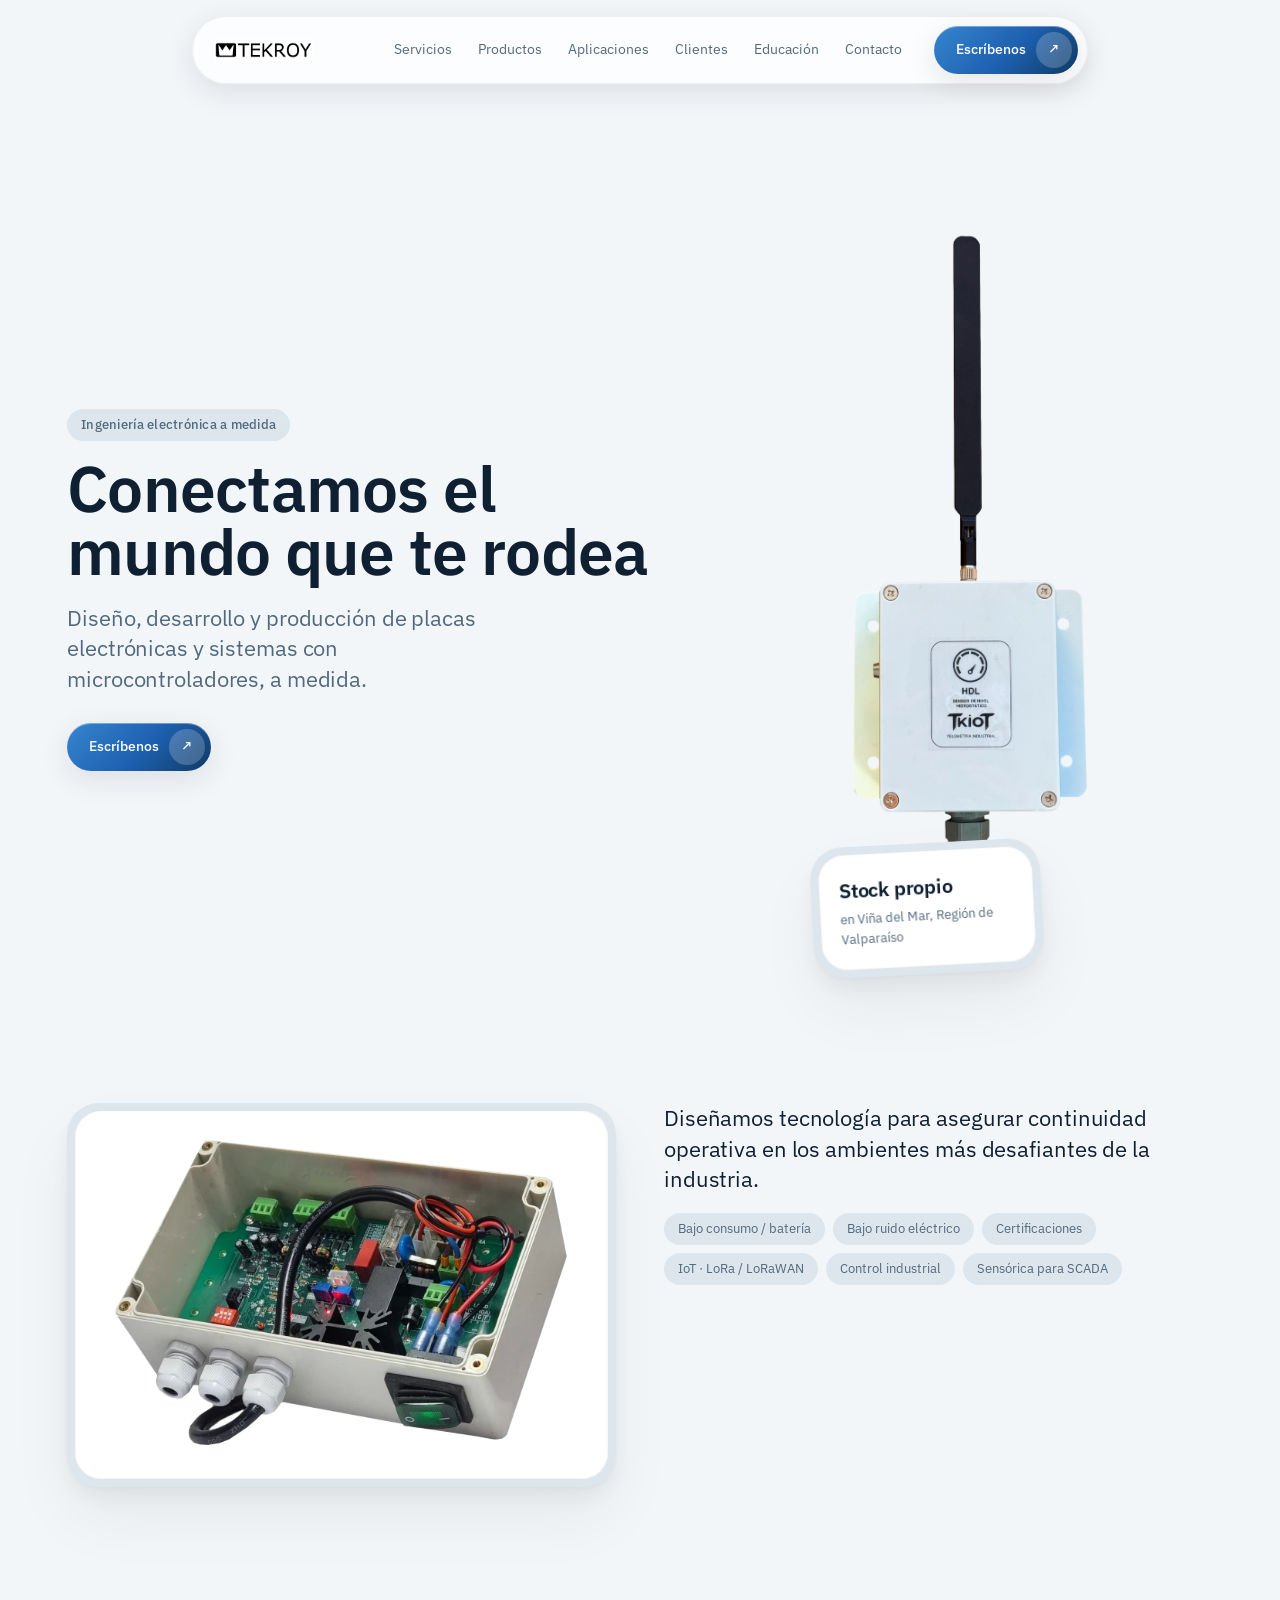
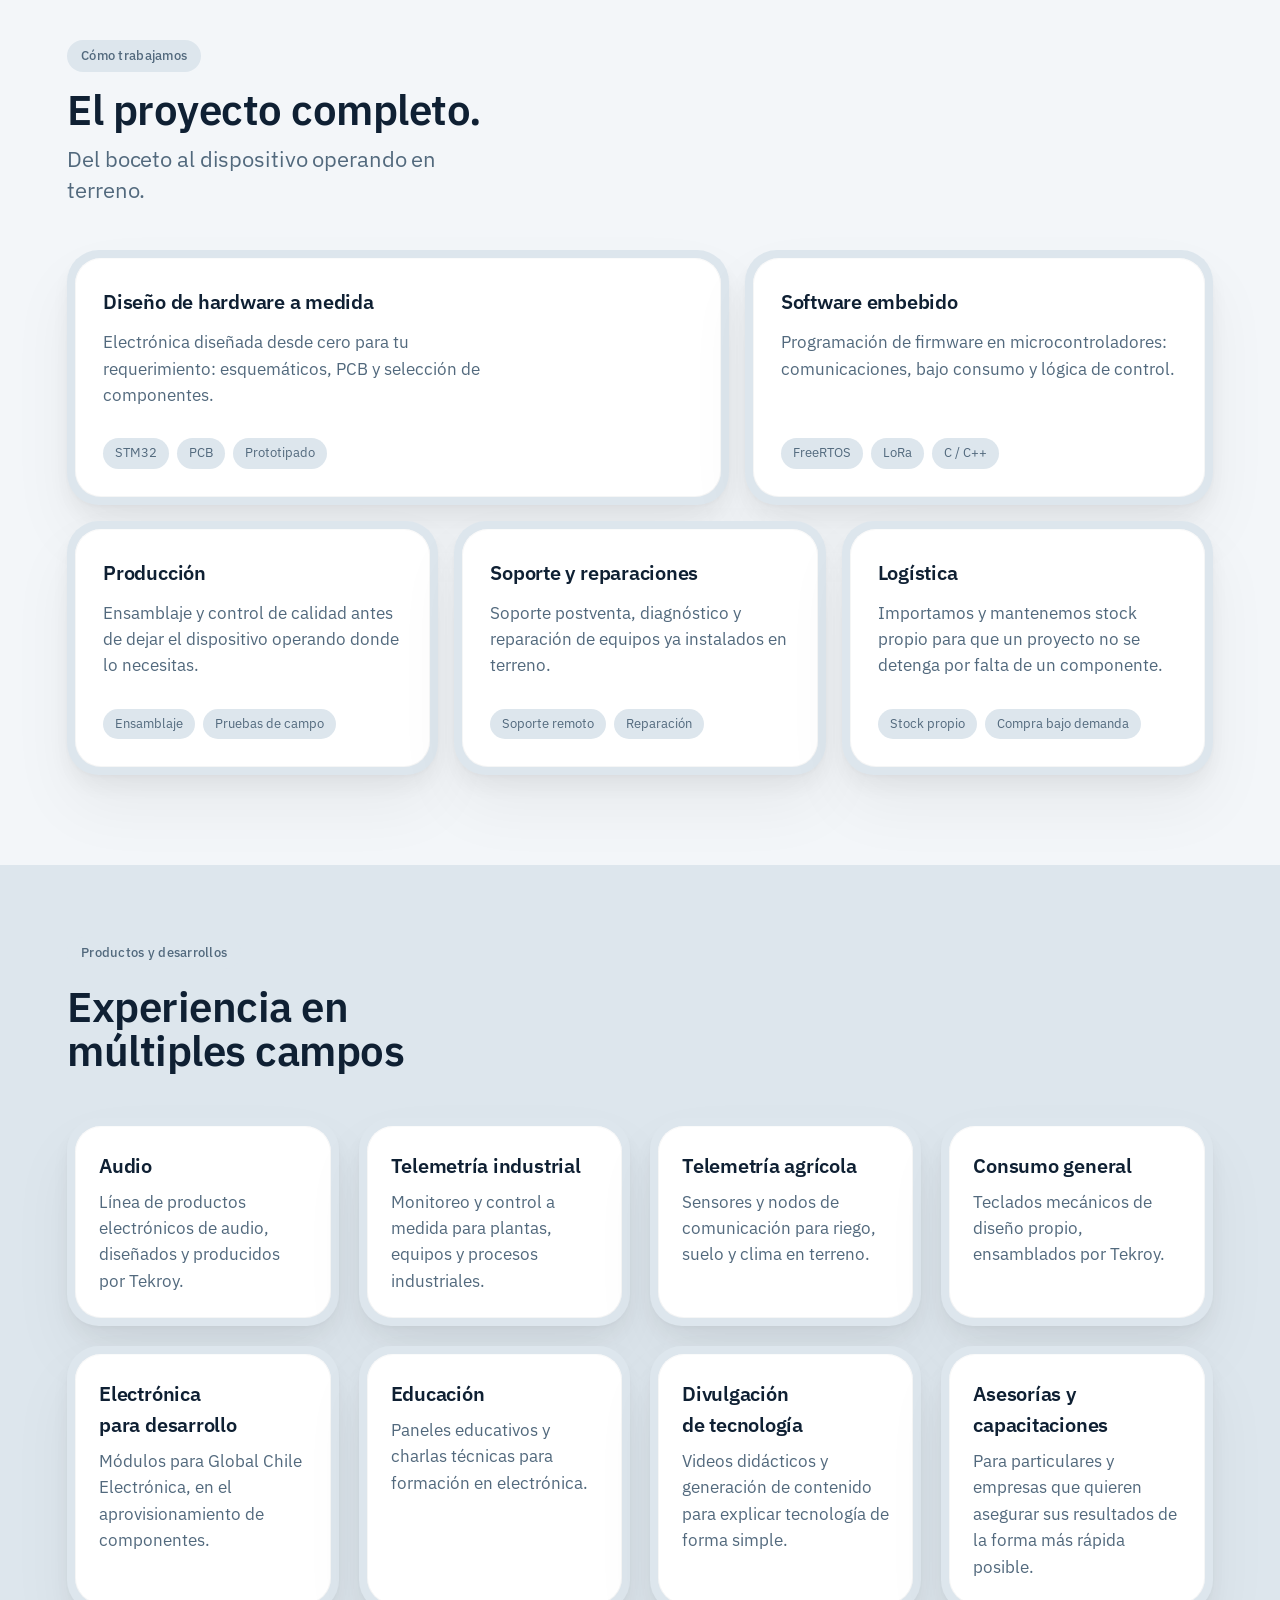
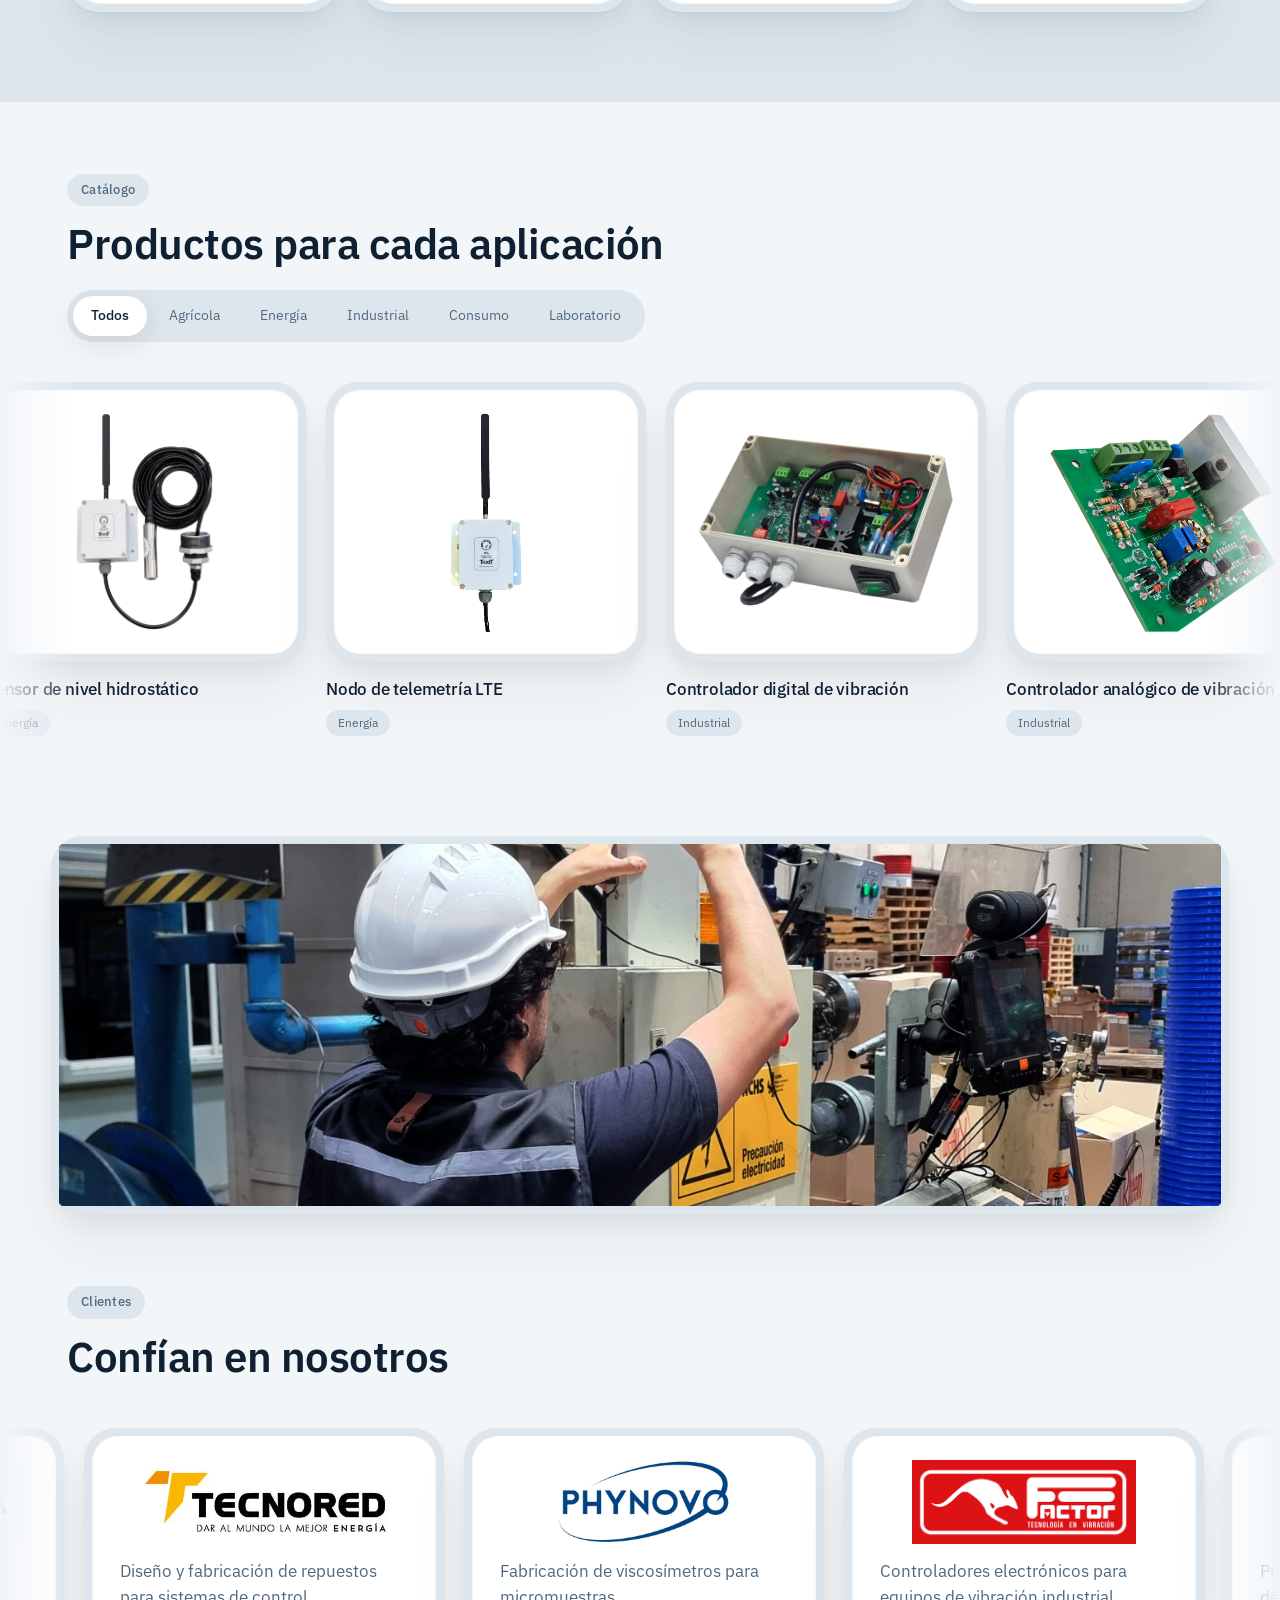
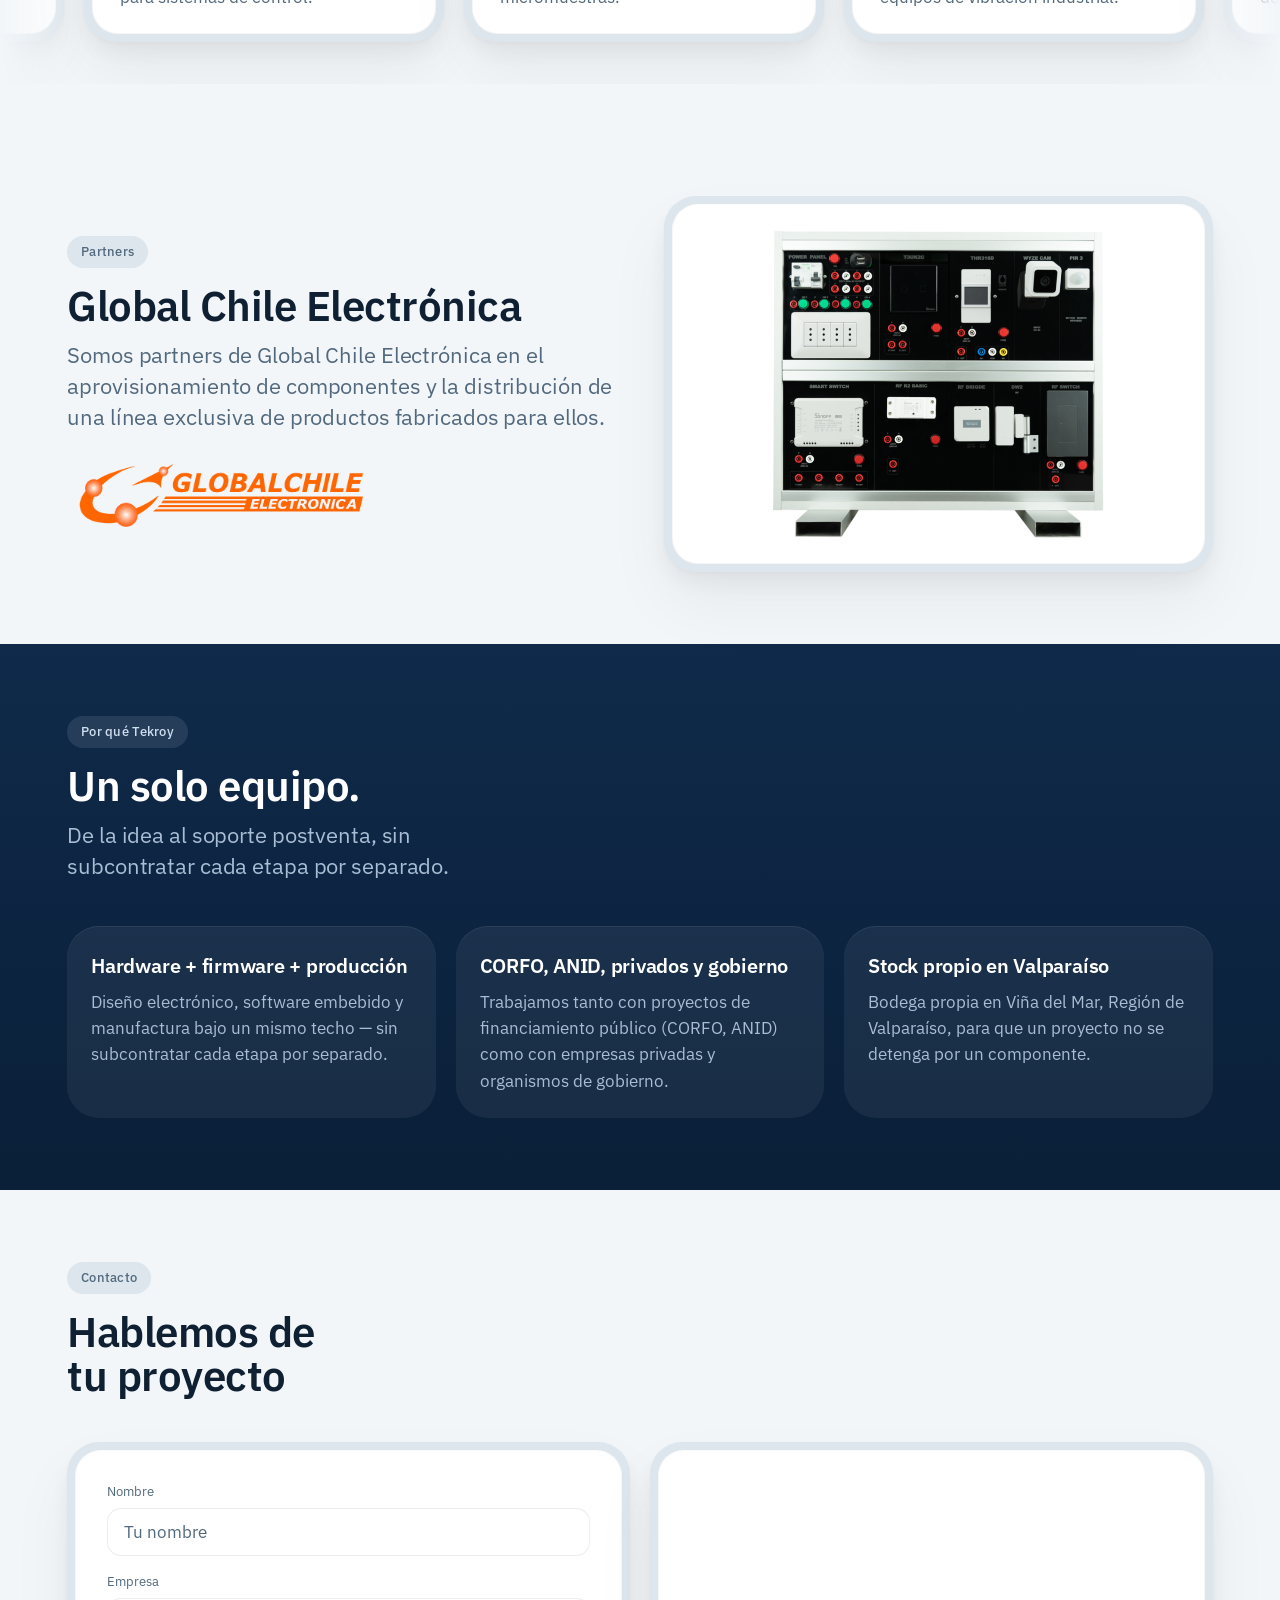
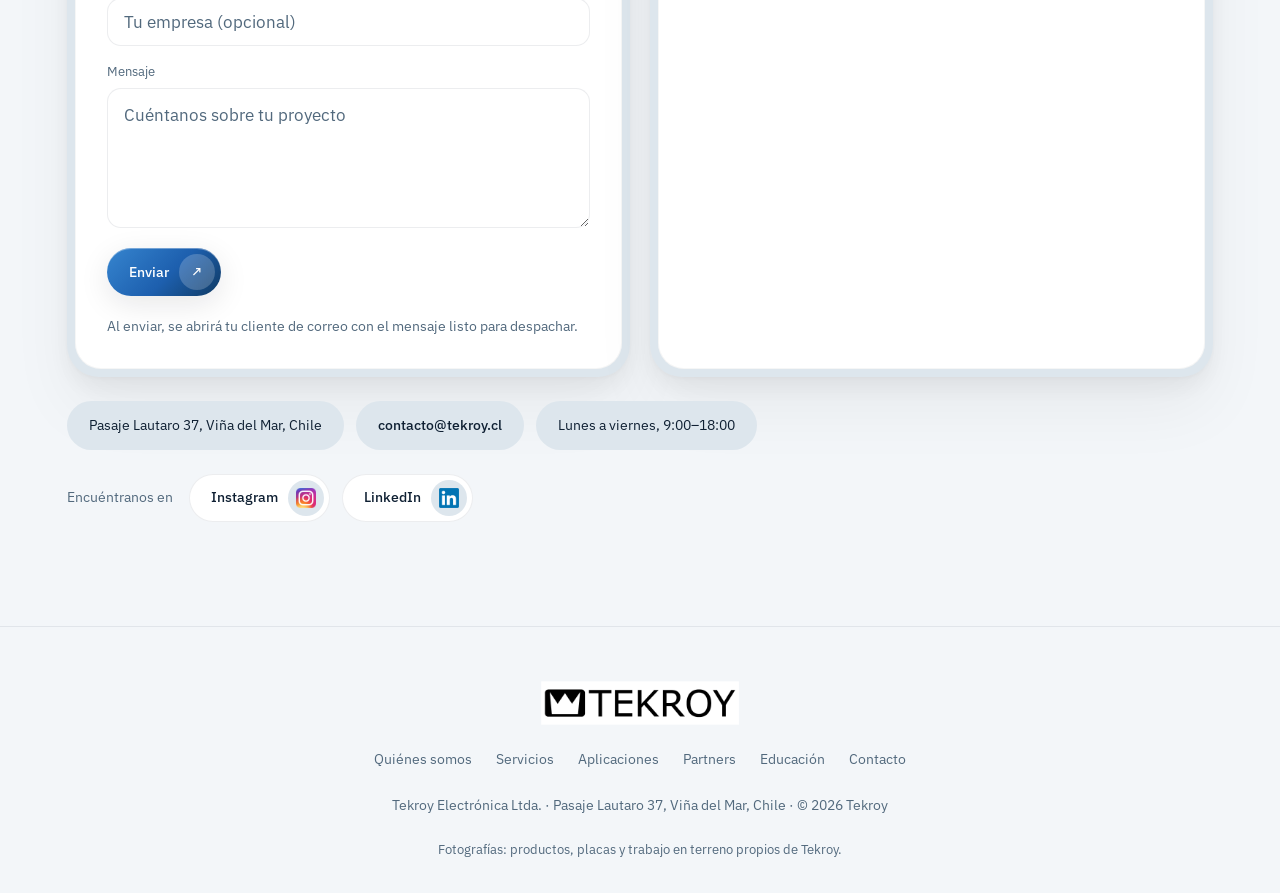
==== commit 4a9fb1ab: "Vuelve a la foto de terreno industrial como imagen de previsualización social Tras revisar el previe" ====
--- a/index.html
+++ b/index.html
@@ -13,15 +13,15 @@
 <meta property="og:title" content="Tekroy Electrónica — Diseño y Fabricación de Hardware Electrónico">
 <meta property="og:description" content="Más de 5 años de experiencia en diseño electrónico para aplicaciones industriales: telemetría, IoT, desarrollo a medida, soporte en fabricación y continuidad operativa.">
 <meta property="og:url" content="https://tekroy.cl/">
-<meta property="og:image" content="https://tekroy.cl/assets/Logos_Tekroy/favicon_azul.png">
-<meta property="og:image:type" content="image/png">
-<meta property="og:image:width" content="512">
-<meta property="og:image:height" content="512">
+<meta property="og:image" content="https://tekroy.cl/assets/Productos/Foto_Terreno_Industrial.jpg">
+<meta property="og:image:type" content="image/jpeg">
+<meta property="og:image:width" content="2820">
+<meta property="og:image:height" content="1586">
 <meta property="og:locale" content="es_CL">
-<meta name="twitter:card" content="summary">
+<meta name="twitter:card" content="summary_large_image">
 <meta name="twitter:title" content="Tekroy Electrónica — Diseño y Fabricación de Hardware Electrónico">
 <meta name="twitter:description" content="Más de 5 años de experiencia en diseño electrónico para aplicaciones industriales: telemetría, IoT, desarrollo a medida, soporte en fabricación y continuidad operativa.">
-<meta name="twitter:image" content="https://tekroy.cl/assets/Logos_Tekroy/favicon_azul.png">
+<meta name="twitter:image" content="https://tekroy.cl/assets/Productos/Foto_Terreno_Industrial.jpg">
 
 <link rel="icon" type="image/png" href="assets/Logos_Tekroy/favicon_azul.png">
 <link rel="apple-touch-icon" href="assets/Logos_Tekroy/favicon_azul.png">
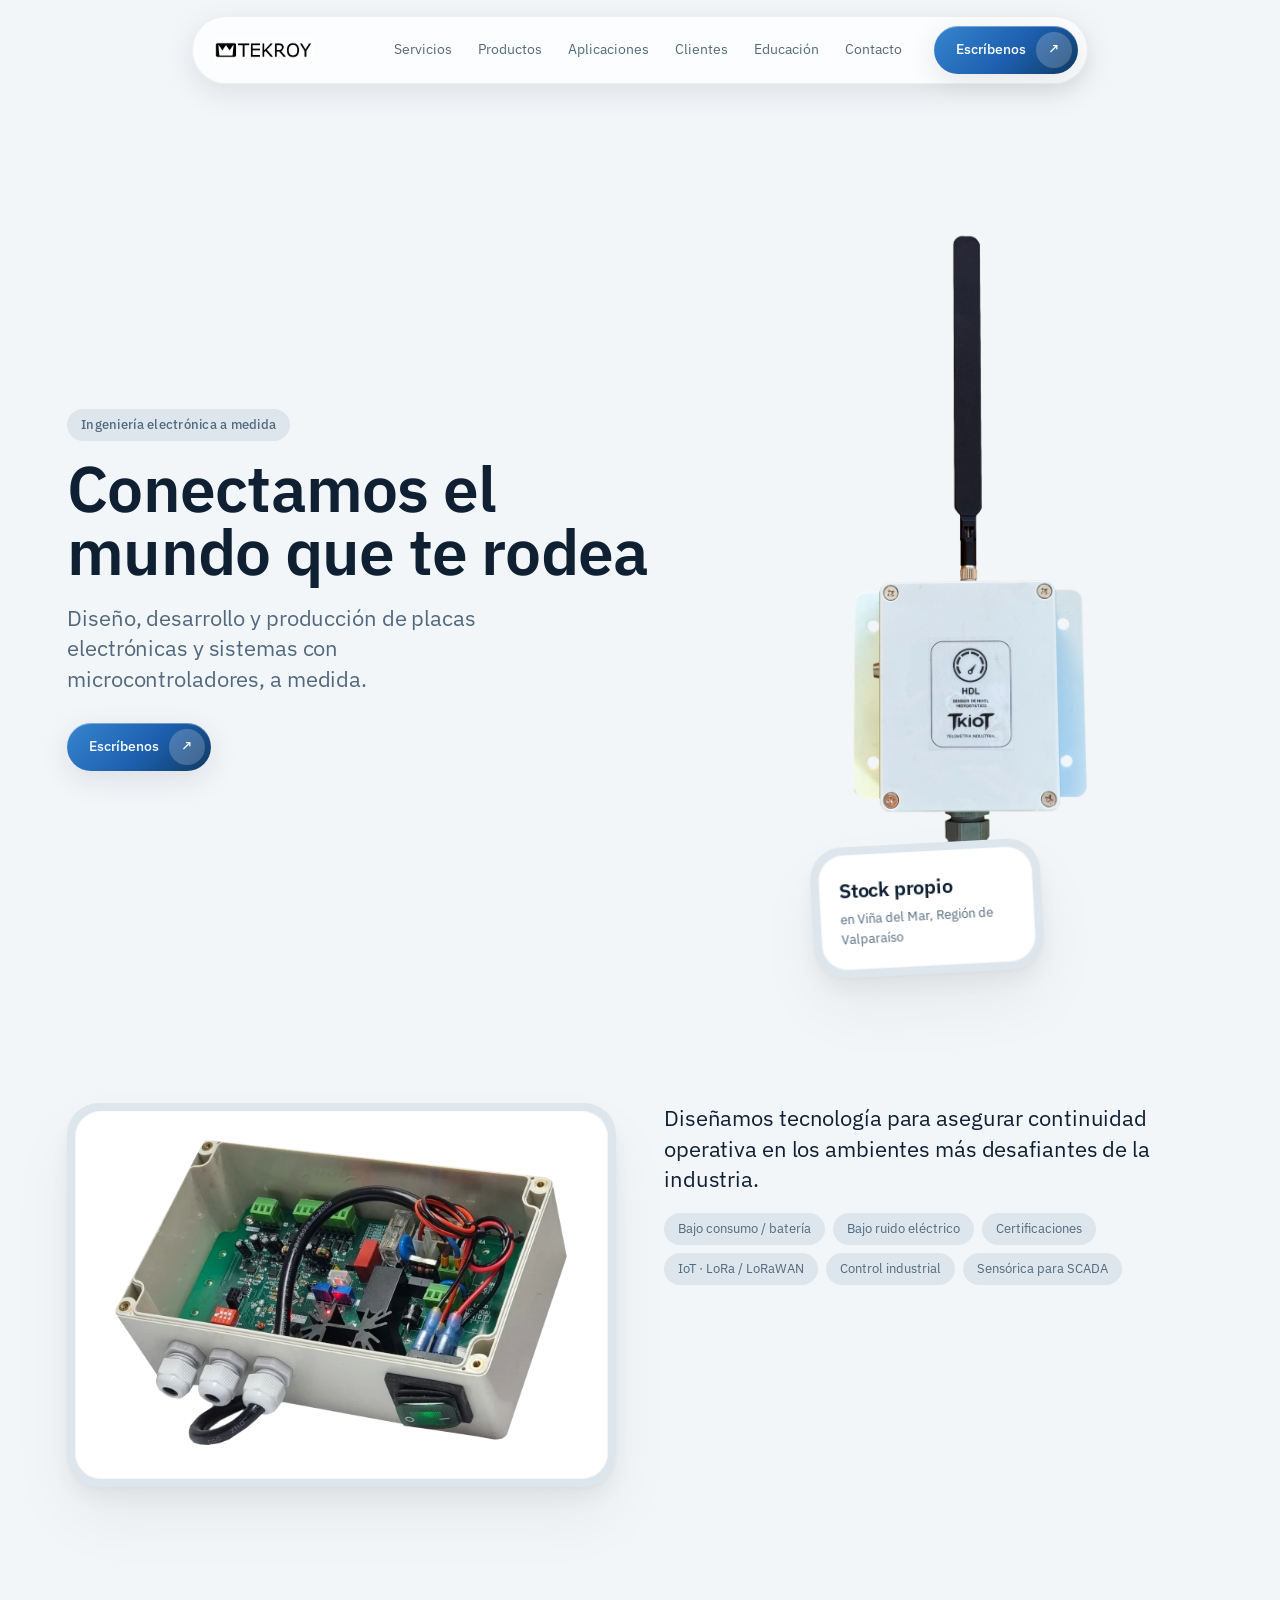
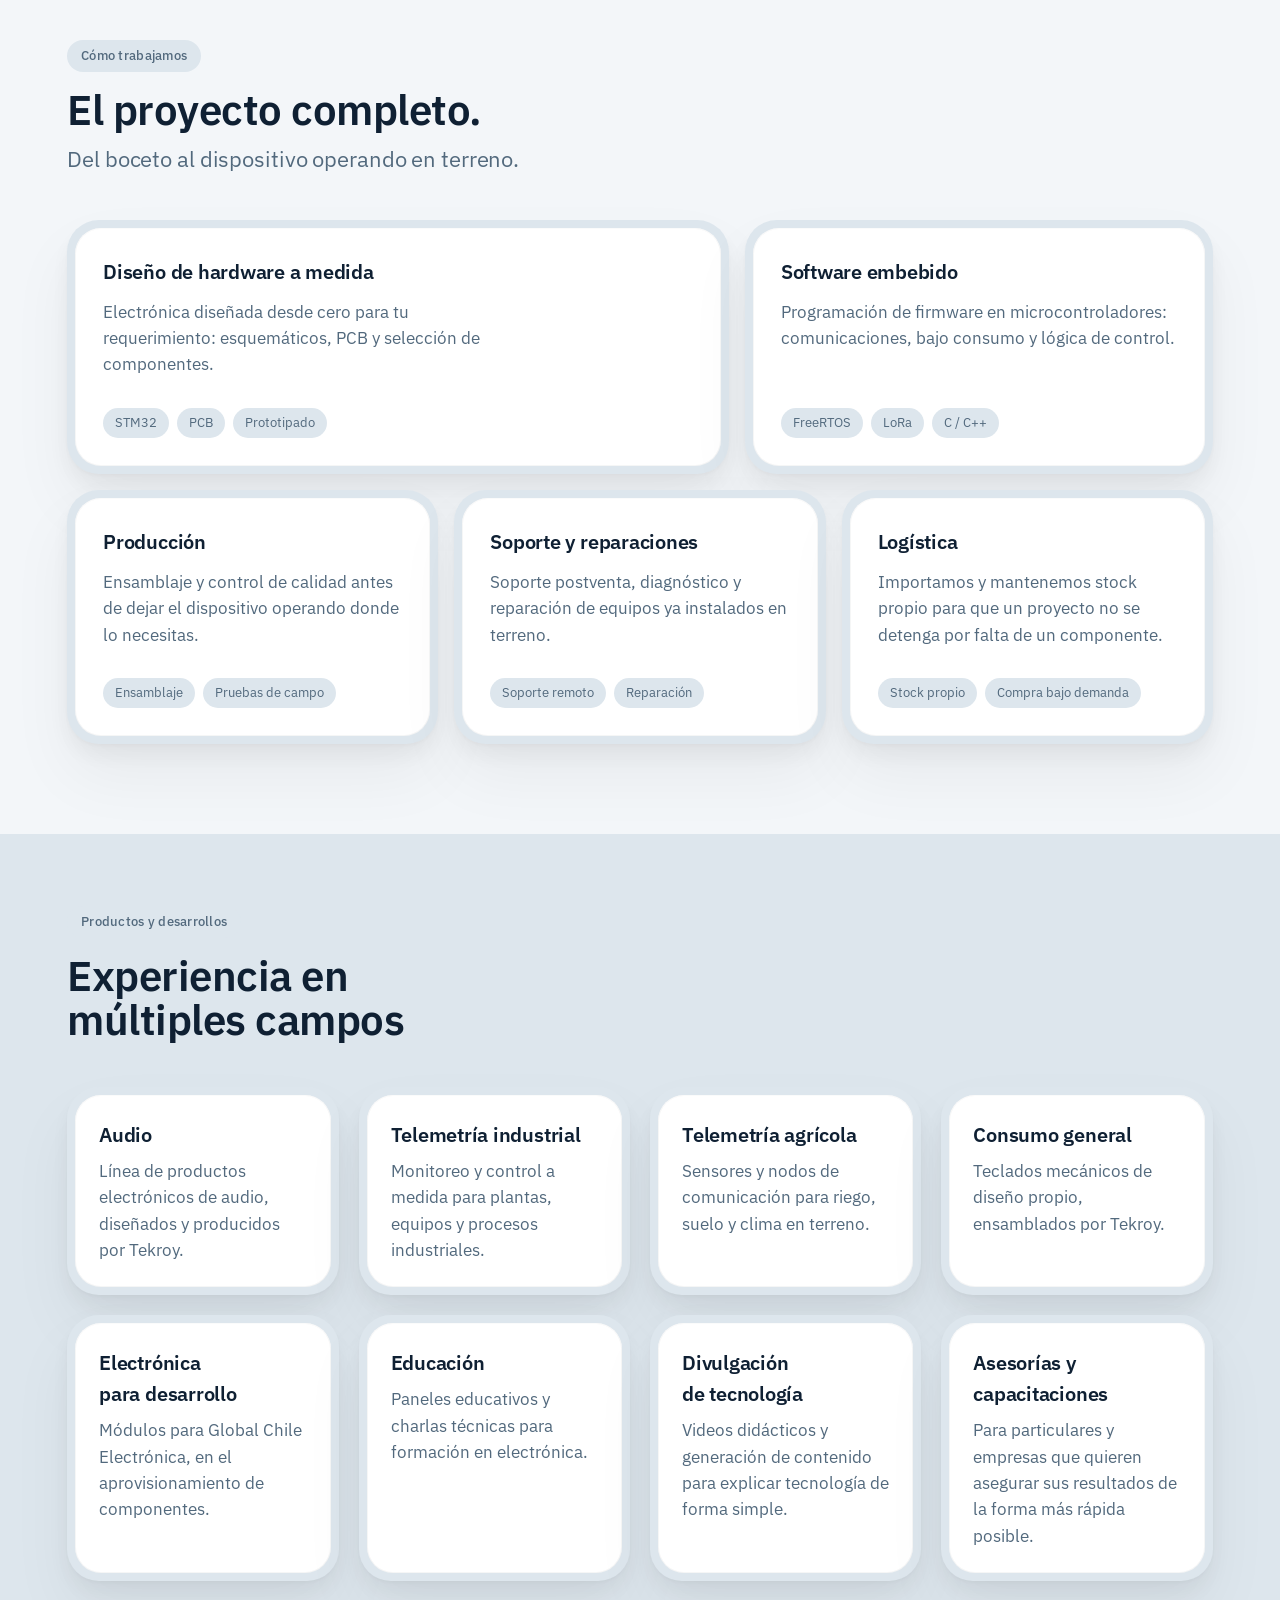
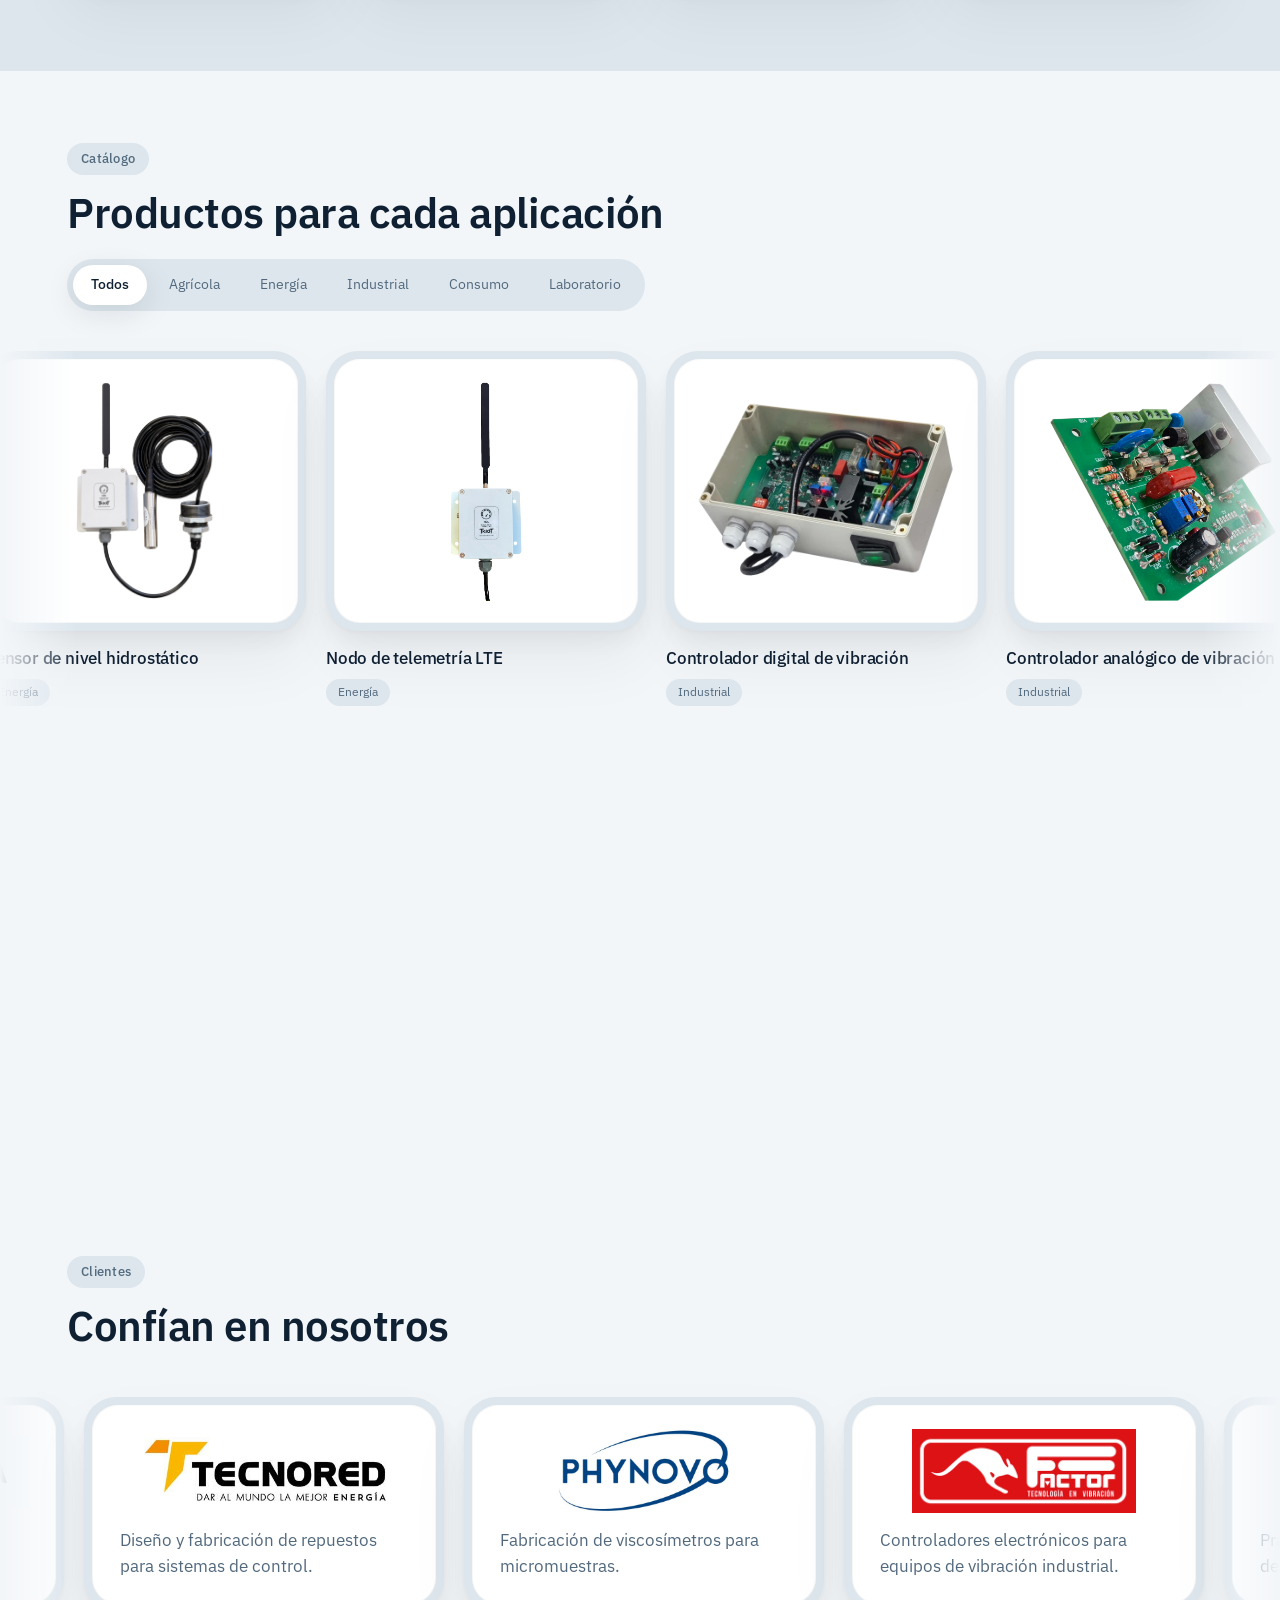
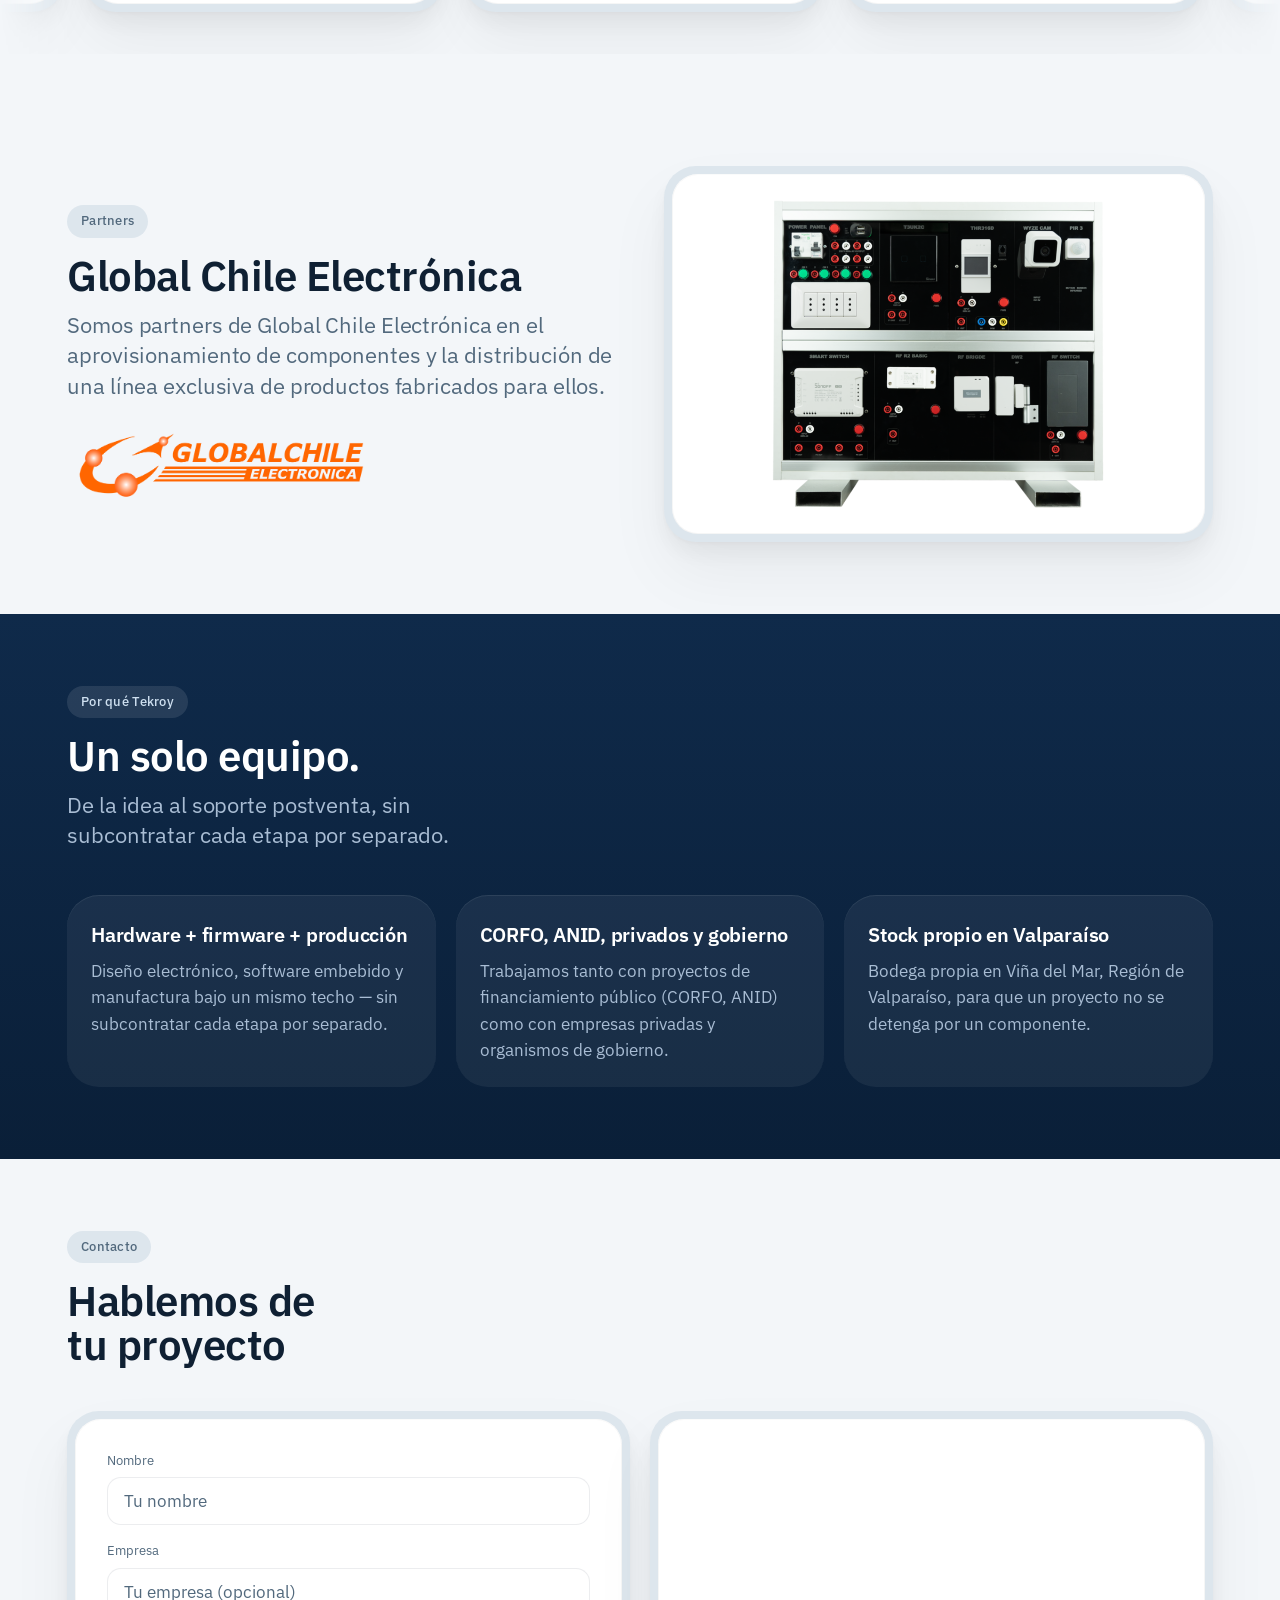
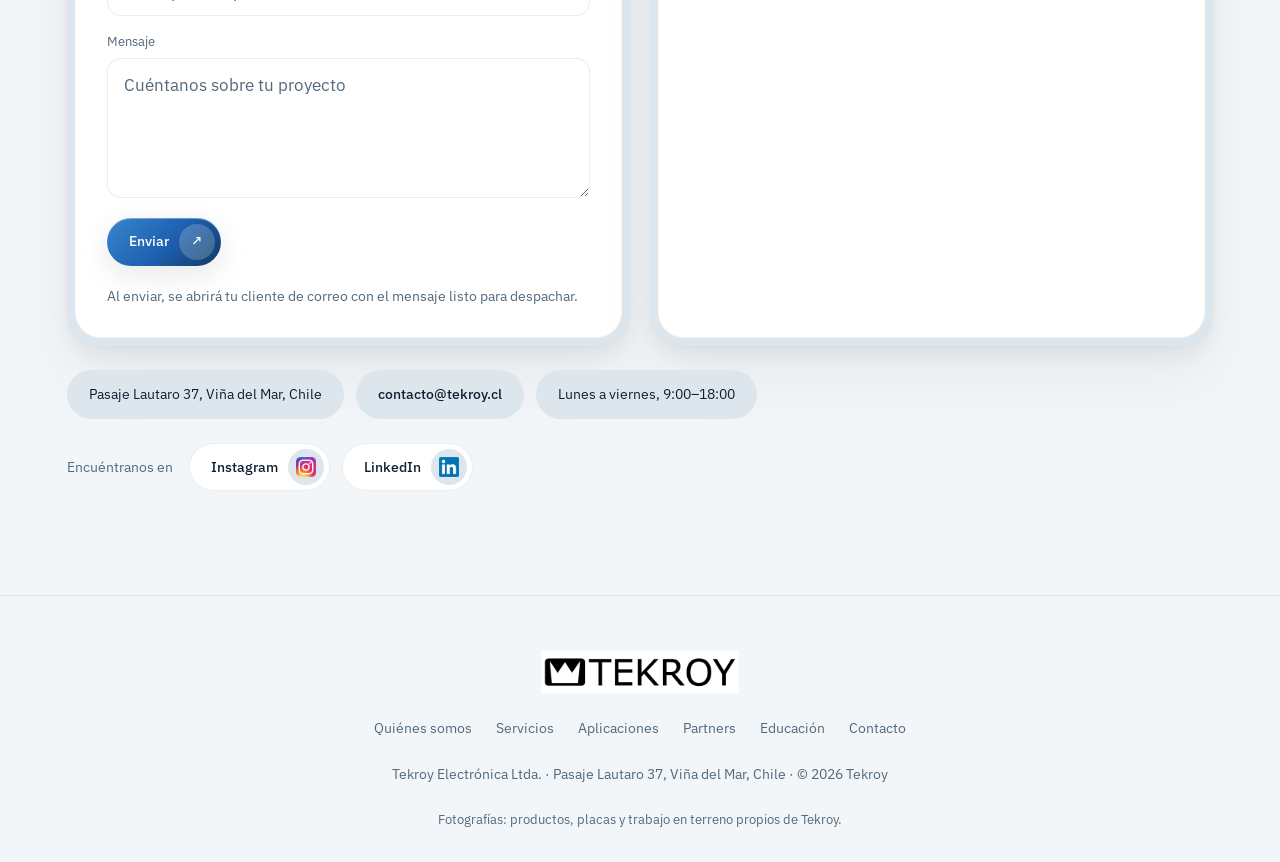
==== commit 8ca98684: "Ajustes de SEO: largo de title/description y logo cuadrado en structured data - Recorta <title> de l" ====
--- a/index.html
+++ b/index.html
@@ -3,15 +3,15 @@
 <head>
 <meta charset="UTF-8">
 <meta name="viewport" content="width=device-width, initial-scale=1">
-<title>Tekroy Electrónica — Diseño y Fabricación de Hardware Electrónico</title>
-<meta name="description" content="Más de 5 años de experiencia en diseño electrónico para aplicaciones industriales: telemetría, IoT, desarrollo a medida, soporte en fabricación y continuidad operativa.">
+<title>Tekroy Electrónica — Diseño y Fabricación de Hardware</title>
+<meta name="description" content="Más de 5 años de experiencia en diseño electrónico para aplicaciones industriales: telemetría, IoT, soporte en fabricación y continuidad operativa.">
 <meta name="robots" content="index, follow">
 <link rel="canonical" href="https://tekroy.cl/">
 
 <meta property="og:type" content="website">
 <meta property="og:site_name" content="Tekroy Electrónica">
-<meta property="og:title" content="Tekroy Electrónica — Diseño y Fabricación de Hardware Electrónico">
-<meta property="og:description" content="Más de 5 años de experiencia en diseño electrónico para aplicaciones industriales: telemetría, IoT, desarrollo a medida, soporte en fabricación y continuidad operativa.">
+<meta property="og:title" content="Tekroy Electrónica — Diseño y Fabricación de Hardware">
+<meta property="og:description" content="Más de 5 años de experiencia en diseño electrónico para aplicaciones industriales: telemetría, IoT, soporte en fabricación y continuidad operativa.">
 <meta property="og:url" content="https://tekroy.cl/">
 <meta property="og:image" content="https://tekroy.cl/assets/Productos/Foto_Terreno_Industrial.jpg">
 <meta property="og:image:type" content="image/jpeg">
@@ -19,8 +19,8 @@
 <meta property="og:image:height" content="1586">
 <meta property="og:locale" content="es_CL">
 <meta name="twitter:card" content="summary_large_image">
-<meta name="twitter:title" content="Tekroy Electrónica — Diseño y Fabricación de Hardware Electrónico">
-<meta name="twitter:description" content="Más de 5 años de experiencia en diseño electrónico para aplicaciones industriales: telemetría, IoT, desarrollo a medida, soporte en fabricación y continuidad operativa.">
+<meta name="twitter:title" content="Tekroy Electrónica — Diseño y Fabricación de Hardware">
+<meta name="twitter:description" content="Más de 5 años de experiencia en diseño electrónico para aplicaciones industriales: telemetría, IoT, soporte en fabricación y continuidad operativa.">
 <meta name="twitter:image" content="https://tekroy.cl/assets/Productos/Foto_Terreno_Industrial.jpg">
 
 <link rel="icon" type="image/png" href="assets/Logos_Tekroy/favicon_azul.png">
@@ -32,7 +32,7 @@
   "@type": "Organization",
   "name": "Tekroy Electrónica",
   "url": "https://tekroy.cl/",
-  "logo": "https://tekroy.cl/assets/Logos_Tekroy/tekroy_pequeño.png",
+  "logo": "https://tekroy.cl/assets/Logos_Tekroy/cuadrado_negro.png",
   "description": "Diseño y desarrollo de hardware electrónico a medida: placas electrónicas, firmware y sistemas con microcontroladores para industria, agricultura y energía.",
   "address": {
     "@type": "PostalAddress",
--- a/styles.css
+++ b/styles.css
@@ -256,6 +256,9 @@
 /* ---------- services (bento) ---------- */
 .services { padding: clamp(48px, 8vh, 96px) 0 clamp(72px, 10vh, 120px); }
 .services-head { max-width: 46ch; margin-bottom: clamp(32px, 5vh, 56px); }
+.services-head .lead { max-width: none; }
+.services-title { white-space: nowrap; }
+@media (max-width: 30em) { .services-title { white-space: normal; } }
 .bento { display: grid; grid-template-columns: repeat(12, 1fr); gap: 16px; }
 .b-card { padding: 28px; gap: 12px; justify-content: flex-start; }
 .b-card h3 { font-size: var(--step-card); }
@@ -405,8 +408,10 @@
 .edu-hero .wrap { max-width: 50rem; }
 .edu-hero .lead { max-width: 64ch; margin-top: 20px; color: var(--ink); }
 .edu-partner { padding: clamp(24px, 5vh, 48px) 0 clamp(48px, 7vh, 80px); }
-.edu-partner-row { display: flex; align-items: center; gap: 28px; flex-wrap: wrap; }
-.edu-partner-row img { height: 52px; width: auto; }
+.edu-partner .wrap { max-width: 50rem; }
+.edu-partner-row { display: flex; flex-direction: column; align-items: flex-start; gap: 18px; }
+.edu-partner-row img { height: 56px; width: auto; }
+.edu-partner-row .lead { text-align: justify; }
 .edu-gallery { padding: clamp(48px, 8vh, 96px) 0; background: var(--shell); }
 .edu-gallery-grid { display: grid; grid-template-columns: repeat(auto-fit, minmax(220px, 1fr)); gap: 20px; }
 .edu-placeholder {
@@ -417,6 +422,9 @@
   color: var(--muted);
   font-size: var(--step-small);
 }
+.edu-photo .bezel-inner { aspect-ratio: 4 / 3; overflow: hidden; }
+.edu-photo img { width: 100%; height: 100%; object-fit: cover; display: block; }
+.edu-photo-caption { margin-top: 8px; text-align: center; }
 .edu-form { max-width: 32rem; }
 .edu-cta-grid { display: grid; grid-template-columns: 1fr 1fr; gap: 48px; align-items: center; }
 @media (max-width: 58em) { .edu-cta-grid { grid-template-columns: 1fr; } .edu-form { max-width: none; } }
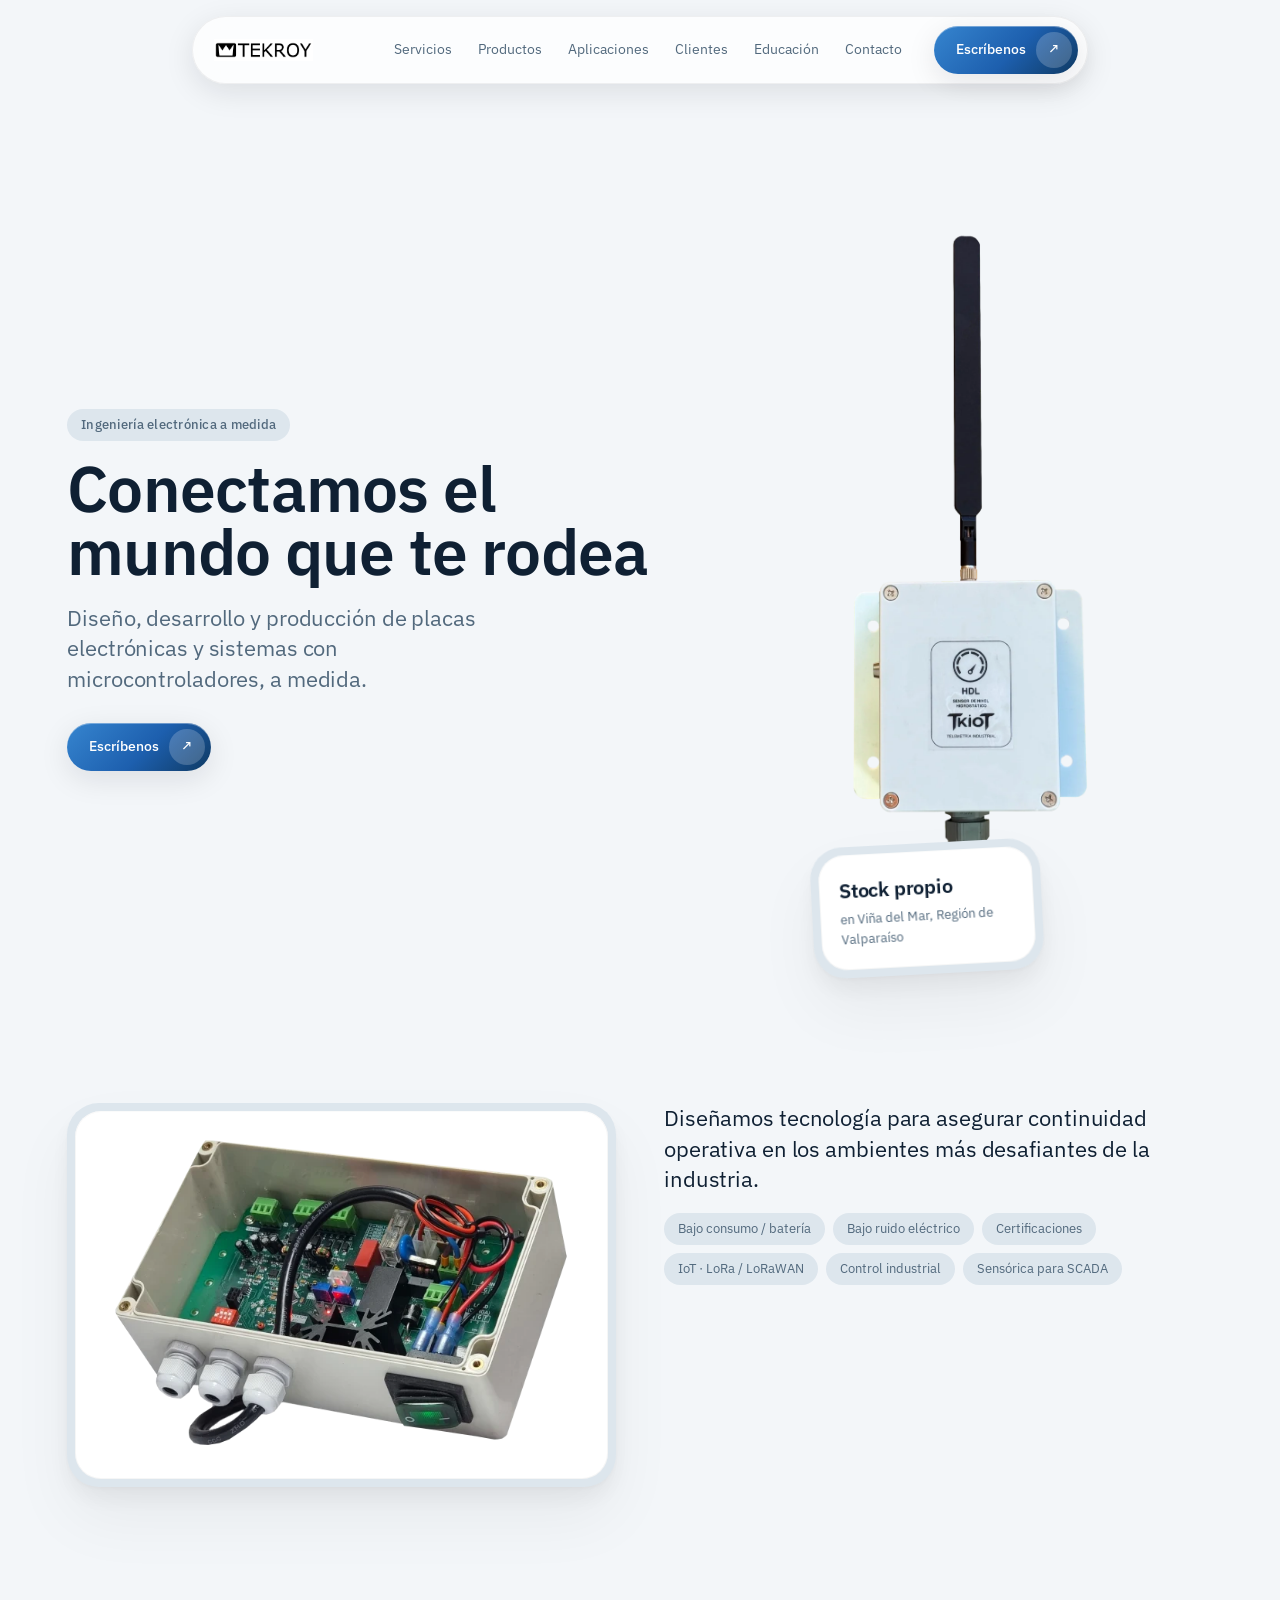
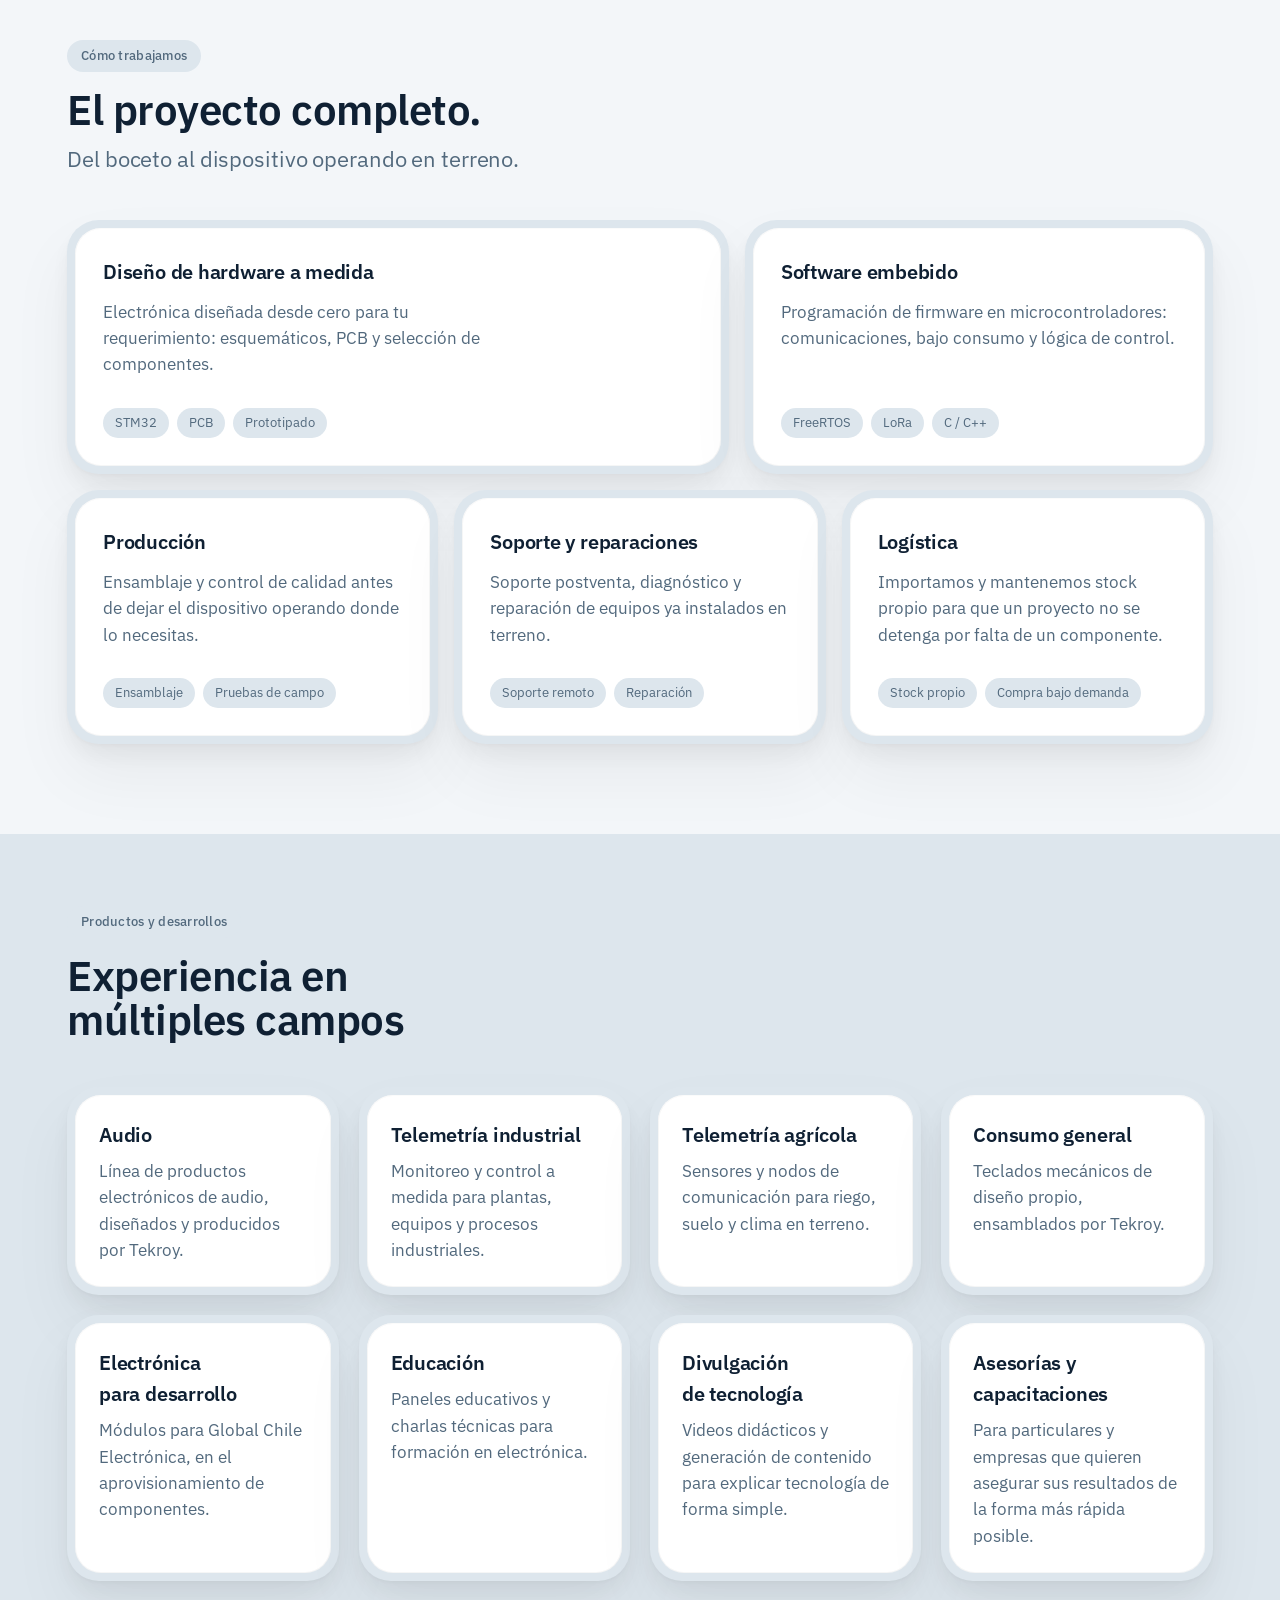
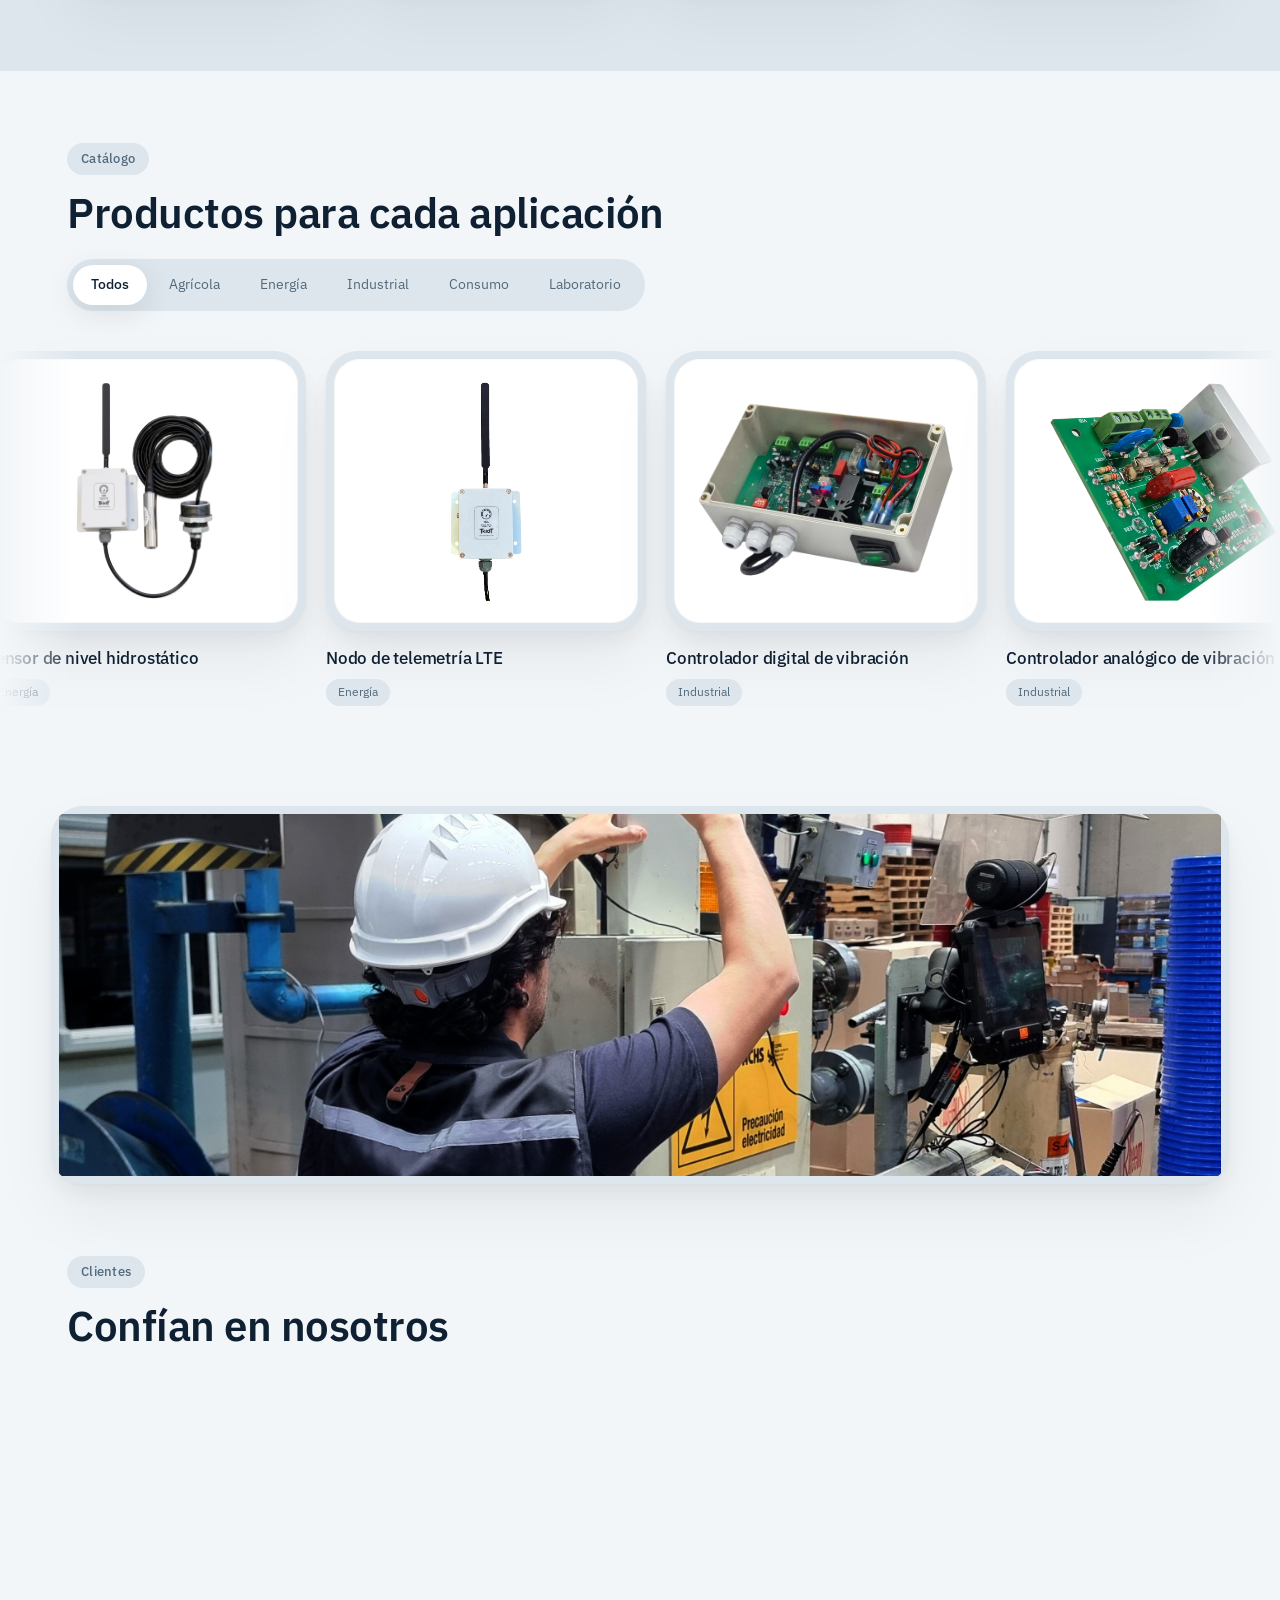
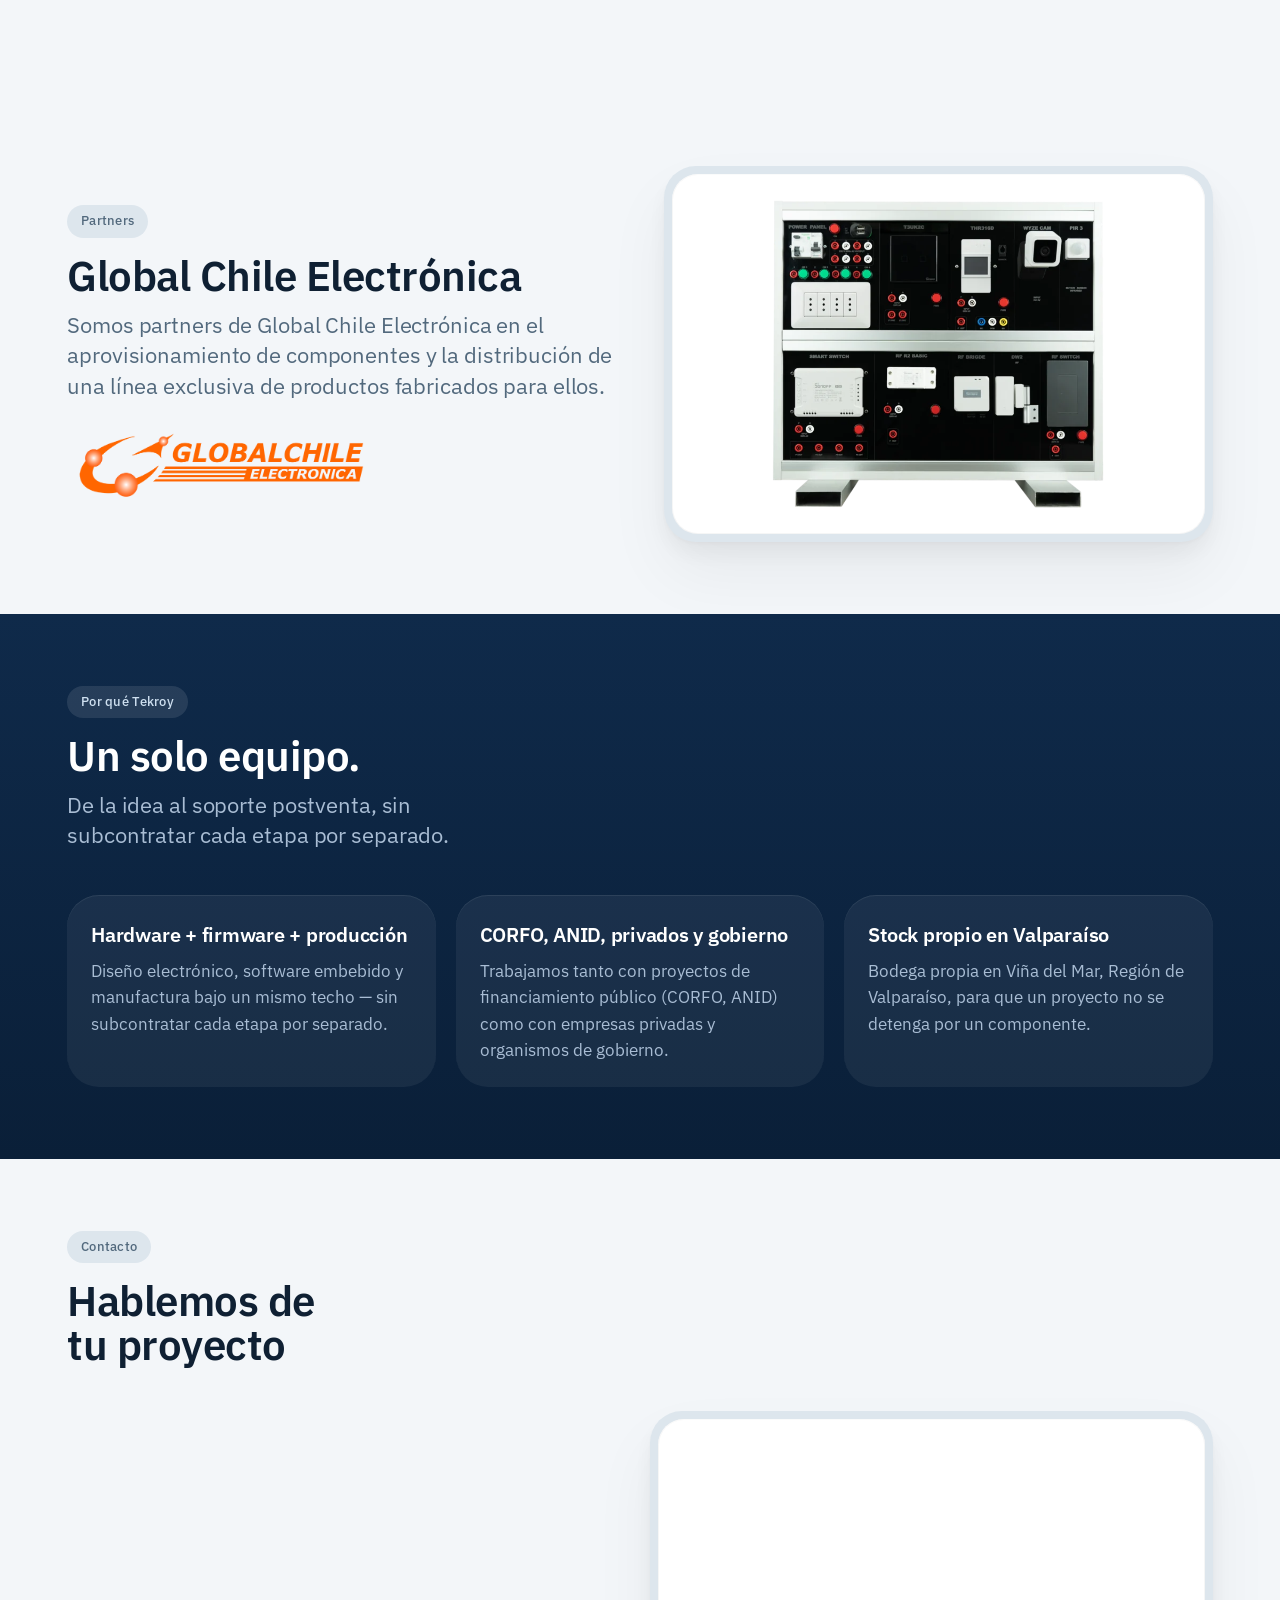
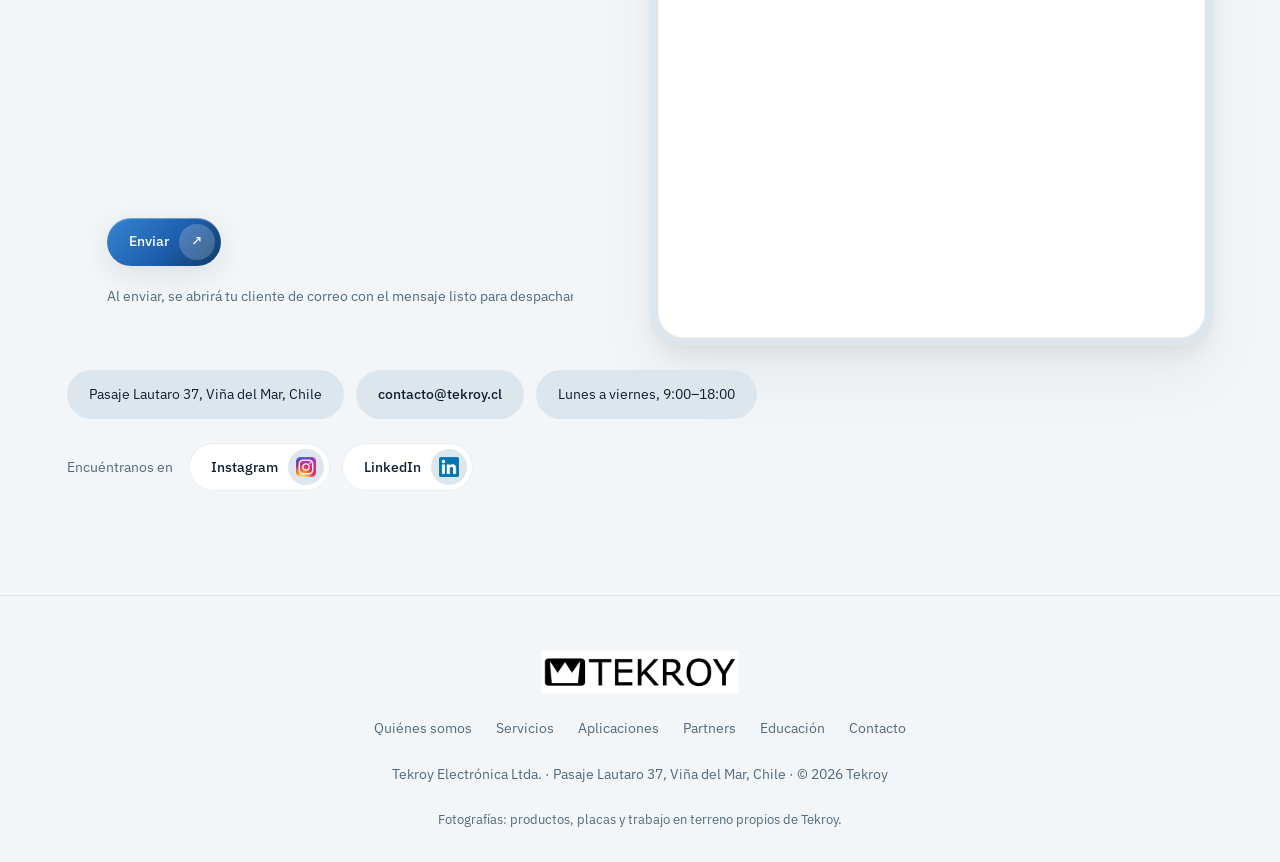
==== commit 4262db3e: "Optimización SEO: peso de imágenes, datos estructurados y sitemap Las imágenes usadas pasan de 6,7 M" ====
--- a/index.html
+++ b/index.html
@@ -29,22 +29,100 @@
 <script type="application/ld+json">
 {
   "@context": "https://schema.org",
-  "@type": "Organization",
-  "name": "Tekroy Electrónica",
-  "url": "https://tekroy.cl/",
-  "logo": "https://tekroy.cl/assets/Logos_Tekroy/cuadrado_negro.png",
-  "description": "Diseño y desarrollo de hardware electrónico a medida: placas electrónicas, firmware y sistemas con microcontroladores para industria, agricultura y energía.",
-  "address": {
-    "@type": "PostalAddress",
-    "streetAddress": "Pasaje Lautaro 37",
-    "addressLocality": "Viña del Mar",
-    "addressRegion": "Valparaíso",
-    "addressCountry": "CL"
-  },
-  "email": "contacto@tekroy.cl",
-  "sameAs": [
-    "https://www.instagram.com/tekroyelectronica/",
-    "https://www.linkedin.com/company/tekroy-electrónica"
+  "@graph": [
+    {
+      "@type": "WebSite",
+      "@id": "https://tekroy.cl/#website",
+      "url": "https://tekroy.cl/",
+      "name": "Tekroy Electrónica",
+      "inLanguage": "es-CL",
+      "publisher": { "@id": "https://tekroy.cl/#organization" }
+    },
+    {
+      "@type": ["Organization", "ProfessionalService"],
+      "@id": "https://tekroy.cl/#organization",
+      "name": "Tekroy Electrónica",
+      "url": "https://tekroy.cl/",
+      "logo": {
+        "@type": "ImageObject",
+        "url": "https://tekroy.cl/assets/Logos_Tekroy/cuadrado_negro.png"
+      },
+      "image": "https://tekroy.cl/assets/Productos/Foto_Terreno_Industrial.jpg",
+      "description": "Diseño y desarrollo de hardware electrónico a medida: placas electrónicas, firmware y sistemas con microcontroladores para industria, agricultura y energía.",
+      "address": {
+        "@type": "PostalAddress",
+        "streetAddress": "Pasaje Lautaro 37",
+        "addressLocality": "Viña del Mar",
+        "addressRegion": "Valparaíso",
+        "addressCountry": "CL"
+      },
+      "email": "contacto@tekroy.cl",
+      "areaServed": {
+        "@type": "Country",
+        "name": "Chile"
+      },
+      "knowsAbout": [
+        "Telemetría industrial",
+        "Telemetría agrícola",
+        "Internet de las cosas (IoT)",
+        "Diseño de placas electrónicas (PCB)",
+        "Firmware y software embebido",
+        "Sensores de humedad y temperatura de suelo",
+        "Sensores de nivel y presión",
+        "Monitoreo de bombas y riego",
+        "Electrónica para energía"
+      ],
+      "sameAs": [
+        "https://www.instagram.com/tekroyelectronica/",
+        "https://www.linkedin.com/company/tekroy-electrónica"
+      ],
+      "hasOfferCatalog": {
+        "@type": "OfferCatalog",
+        "name": "Servicios de Tekroy Electrónica",
+        "itemListElement": [
+          {
+            "@type": "Offer",
+            "itemOffered": {
+              "@type": "Service",
+              "name": "Diseño de hardware electrónico a medida",
+              "description": "Diseño de placas electrónicas y equipos a medida para aplicaciones industriales, agrícolas y de energía."
+            }
+          },
+          {
+            "@type": "Offer",
+            "itemOffered": {
+              "@type": "Service",
+              "name": "Software embebido",
+              "description": "Desarrollo de firmware y software embebido para equipos de medición, control y telemetría."
+            }
+          },
+          {
+            "@type": "Offer",
+            "itemOffered": {
+              "@type": "Service",
+              "name": "Producción de electrónica",
+              "description": "Fabricación y ensamblaje de equipos electrónicos en series cortas y medianas."
+            }
+          },
+          {
+            "@type": "Offer",
+            "itemOffered": {
+              "@type": "Service",
+              "name": "Soporte y reparaciones",
+              "description": "Soporte técnico, mantenimiento y reparación de equipos electrónicos para continuidad operativa."
+            }
+          },
+          {
+            "@type": "Offer",
+            "itemOffered": {
+              "@type": "Service",
+              "name": "Logística y abastecimiento de componentes",
+              "description": "Abastecimiento de componentes electrónicos con stock propio en la Región Metropolitana y Valparaíso."
+            }
+          }
+        ]
+      }
+    }
   ]
 }
 </script>
@@ -53,6 +131,7 @@
 <link rel="preconnect" href="https://fonts.googleapis.com">
 <link rel="preconnect" href="https://fonts.gstatic.com" crossorigin>
 <link href="https://fonts.googleapis.com/css2?family=IBM+Plex+Sans:wght@400;500;600;700&display=swap" rel="stylesheet">
+<link rel="preload" as="image" href="assets/Productos/Sensor_TkIOT_LTE_Frontal.webp" fetchpriority="high">
 <link rel="stylesheet" href="styles.css?v=35">
 </head>
 <body>
@@ -98,7 +177,7 @@
       </div>
     </div>
     <div class="hero-art" data-reveal>
-      <img class="hero-photo" src="assets/Productos/Sensor_TkIOT_LTE_Frontal.png" width="557" height="1600" alt="Sensor Tekroy con comunicación LTE" fetchpriority="high">
+      <img class="hero-photo" src="assets/Productos/Sensor_TkIOT_LTE_Frontal.webp" width="557" height="1600" alt="Sensor Tekroy con comunicación LTE" fetchpriority="high">
       <div class="bezel card-note"><div class="bezel-inner">
         <span class="stat">Stock propio</span>
         <span class="stat-label">en Viña del Mar, Región de Valparaíso</span>
@@ -227,28 +306,28 @@
     <div class="carousel-track" id="carousel-track">
       <div class="p-card" data-sector="agro">
         <div class="bezel"><div class="bezel-inner">
-          <img src="assets/Productos/THCS_FULL.png" width="900" height="900" alt="Sensor de calidad de suelo: humedad, temperatura y conductividad" loading="lazy">
+          <img src="assets/Productos/THCS_FULL.webp" width="900" height="900" alt="Sensor de calidad de suelo: humedad, temperatura y conductividad" loading="lazy">
         </div></div>
         <h3>Sensor de calidad de suelo</h3>
         <span class="p-tag">Agrícola</span>
       </div>
       <div class="p-card" data-sector="agro">
         <div class="bezel"><div class="bezel-inner">
-          <img src="assets/Productos/Tk_IOT_Presion_Riego.png" width="864" height="864" alt="Sensor de presión para línea de riego" loading="lazy">
+          <img src="assets/Productos/Tk_IOT_Presion_Riego.webp" width="864" height="864" alt="Sensor de presión para línea de riego" loading="lazy">
         </div></div>
         <h3>Sensor de presión de riego</h3>
         <span class="p-tag">Agrícola</span>
       </div>
       <div class="p-card" data-sector="energia">
         <div class="bezel"><div class="bezel-inner">
-          <img src="assets/Productos/Tk_IOT_Sensor_Hidrostatico_LTE_Frontal.png" width="599" height="900" alt="Sensor de nivel hidrostático con comunicación LTE" loading="lazy">
+          <img src="assets/Productos/Tk_IOT_Sensor_Hidrostatico_LTE_Frontal.webp" width="599" height="900" alt="Sensor de nivel hidrostático con comunicación LTE" loading="lazy">
         </div></div>
         <h3>Sensor de nivel hidrostático</h3>
         <span class="p-tag">Energía</span>
       </div>
       <div class="p-card" data-sector="energia">
         <div class="bezel"><div class="bezel-inner">
-          <img src="assets/Productos/Sensor_TkIOT_LTE_Frontal.png" width="557" height="1600" alt="Nodo de telemetría con comunicación LTE" loading="lazy">
+          <img src="assets/Productos/Sensor_TkIOT_LTE_Frontal.webp" width="557" height="1600" alt="Nodo de telemetría con comunicación LTE" loading="lazy">
         </div></div>
         <h3>Nodo de telemetría LTE</h3>
         <span class="p-tag">Energía</span>
@@ -262,35 +341,35 @@
       </div>
       <div class="p-card" data-sector="industrial">
         <div class="bezel"><div class="bezel-inner">
-          <img src="assets/Productos/Factor_Analogico.png" width="900" height="837" alt="Controlador electrónico analógico para equipos de vibración" loading="lazy">
+          <img src="assets/Productos/Factor_Analogico.webp" width="900" height="837" alt="Controlador electrónico analógico para equipos de vibración" loading="lazy">
         </div></div>
         <h3>Controlador analógico de vibración</h3>
         <span class="p-tag">Industrial</span>
       </div>
       <div class="p-card" data-sector="industrial">
         <div class="bezel"><div class="bezel-inner">
-          <img src="assets/Productos/tarjeta_factor_REV1_3.png" width="900" height="638" alt="Controlador digital de potencia fabricado por Tekroy" loading="lazy">
+          <img src="assets/Productos/tarjeta_factor_REV1_3.webp" width="900" height="638" alt="Controlador digital de potencia fabricado por Tekroy" loading="lazy">
         </div></div>
         <h3>Controlador digital de potencia</h3>
         <span class="p-tag">Industrial</span>
       </div>
       <div class="p-card" data-sector="consumo">
         <div class="bezel"><div class="bezel-inner">
-          <img src="assets/Productos/Corne_Fire.png" width="800" height="800" alt="Teclado mecánico Corne, edición Fire, fabricado por Tekroy" loading="lazy">
+          <img src="assets/Productos/Corne_Fire.webp" width="800" height="800" alt="Teclado mecánico Corne, edición Fire, fabricado por Tekroy" loading="lazy">
         </div></div>
         <h3>Teclado mecánico — Fire</h3>
         <span class="p-tag">Consumo</span>
       </div>
       <div class="p-card" data-sector="consumo">
         <div class="bezel"><div class="bezel-inner">
-          <img src="assets/Productos/Corne_Cold.png" width="800" height="800" alt="Teclado mecánico Corne, edición Cold, fabricado por Tekroy" loading="lazy">
+          <img src="assets/Productos/Corne_Cold.webp" width="800" height="800" alt="Teclado mecánico Corne, edición Cold, fabricado por Tekroy" loading="lazy">
         </div></div>
         <h3>Teclado mecánico — Cold</h3>
         <span class="p-tag">Consumo</span>
       </div>
       <div class="p-card" data-sector="consumo">
         <div class="bezel"><div class="bezel-inner">
-          <img src="assets/Productos/Corne_Chess.png" width="800" height="800" alt="Teclado mecánico Corne, edición Chess, fabricado por Tekroy" loading="lazy">
+          <img src="assets/Productos/Corne_Chess.webp" width="800" height="800" alt="Teclado mecánico Corne, edición Chess, fabricado por Tekroy" loading="lazy">
         </div></div>
         <h3>Teclado mecánico — Chess</h3>
         <span class="p-tag">Consumo</span>
@@ -319,28 +398,28 @@
 
       <div class="p-card" data-sector="agro" aria-hidden="true">
         <div class="bezel"><div class="bezel-inner">
-          <img src="assets/Productos/THCS_FULL.png" width="900" height="900" alt="" loading="lazy">
+          <img src="assets/Productos/THCS_FULL.webp" width="900" height="900" alt="" loading="lazy">
         </div></div>
         <h3>Sensor de calidad de suelo</h3>
         <span class="p-tag">Agrícola</span>
       </div>
       <div class="p-card" data-sector="agro" aria-hidden="true">
         <div class="bezel"><div class="bezel-inner">
-          <img src="assets/Productos/Tk_IOT_Presion_Riego.png" width="864" height="864" alt="" loading="lazy">
+          <img src="assets/Productos/Tk_IOT_Presion_Riego.webp" width="864" height="864" alt="" loading="lazy">
         </div></div>
         <h3>Sensor de presión de riego</h3>
         <span class="p-tag">Agrícola</span>
       </div>
       <div class="p-card" data-sector="energia" aria-hidden="true">
         <div class="bezel"><div class="bezel-inner">
-          <img src="assets/Productos/Tk_IOT_Sensor_Hidrostatico_LTE_Frontal.png" width="599" height="900" alt="" loading="lazy">
+          <img src="assets/Productos/Tk_IOT_Sensor_Hidrostatico_LTE_Frontal.webp" width="599" height="900" alt="" loading="lazy">
         </div></div>
         <h3>Sensor de nivel hidrostático</h3>
         <span class="p-tag">Energía</span>
       </div>
       <div class="p-card" data-sector="energia" aria-hidden="true">
         <div class="bezel"><div class="bezel-inner">
-          <img src="assets/Productos/Sensor_TkIOT_LTE_Frontal.png" width="557" height="1600" alt="" loading="lazy">
+          <img src="assets/Productos/Sensor_TkIOT_LTE_Frontal.webp" width="557" height="1600" alt="" loading="lazy">
         </div></div>
         <h3>Nodo de telemetría LTE</h3>
         <span class="p-tag">Energía</span>
@@ -354,35 +433,35 @@
       </div>
       <div class="p-card" data-sector="industrial" aria-hidden="true">
         <div class="bezel"><div class="bezel-inner">
-          <img src="assets/Productos/Factor_Analogico.png" width="900" height="837" alt="" loading="lazy">
+          <img src="assets/Productos/Factor_Analogico.webp" width="900" height="837" alt="" loading="lazy">
         </div></div>
         <h3>Controlador analógico de vibración</h3>
         <span class="p-tag">Industrial</span>
       </div>
       <div class="p-card" data-sector="industrial" aria-hidden="true">
         <div class="bezel"><div class="bezel-inner">
-          <img src="assets/Productos/tarjeta_factor_REV1_3.png" width="900" height="638" alt="" loading="lazy">
+          <img src="assets/Productos/tarjeta_factor_REV1_3.webp" width="900" height="638" alt="" loading="lazy">
         </div></div>
         <h3>Controlador digital de potencia</h3>
         <span class="p-tag">Industrial</span>
       </div>
       <div class="p-card" data-sector="consumo" aria-hidden="true">
         <div class="bezel"><div class="bezel-inner">
-          <img src="assets/Productos/Corne_Fire.png" width="800" height="800" alt="" loading="lazy">
+          <img src="assets/Productos/Corne_Fire.webp" width="800" height="800" alt="" loading="lazy">
         </div></div>
         <h3>Teclado mecánico — Fire</h3>
         <span class="p-tag">Consumo</span>
       </div>
       <div class="p-card" data-sector="consumo" aria-hidden="true">
         <div class="bezel"><div class="bezel-inner">
-          <img src="assets/Productos/Corne_Cold.png" width="800" height="800" alt="" loading="lazy">
+          <img src="assets/Productos/Corne_Cold.webp" width="800" height="800" alt="" loading="lazy">
         </div></div>
         <h3>Teclado mecánico — Cold</h3>
         <span class="p-tag">Consumo</span>
       </div>
       <div class="p-card" data-sector="consumo" aria-hidden="true">
         <div class="bezel"><div class="bezel-inner">
-          <img src="assets/Productos/Corne_Chess.png" width="800" height="800" alt="" loading="lazy">
+          <img src="assets/Productos/Corne_Chess.webp" width="800" height="800" alt="" loading="lazy">
         </div></div>
         <h3>Teclado mecánico — Chess</h3>
         <span class="p-tag">Consumo</span>
@@ -499,7 +578,7 @@
         <img class="partner-logo" src="assets/Logos_Partners/global_logo_naranja.png" alt="Global Chile Electrónica">
       </div>
       <div class="bezel partner-art"><div class="bezel-inner">
-        <img src="assets/Productos/Educacion_Panel_Domotica.png" width="900" height="600" alt="Panel de domótica educativo fabricado por Tekroy para Global Chile Electrónica" loading="lazy">
+        <img src="assets/Productos/Educacion_Panel_Domotica.webp" width="900" height="600" alt="Panel de domótica educativo fabricado por Tekroy para Global Chile Electrónica" loading="lazy">
       </div></div>
     </div>
   </div>
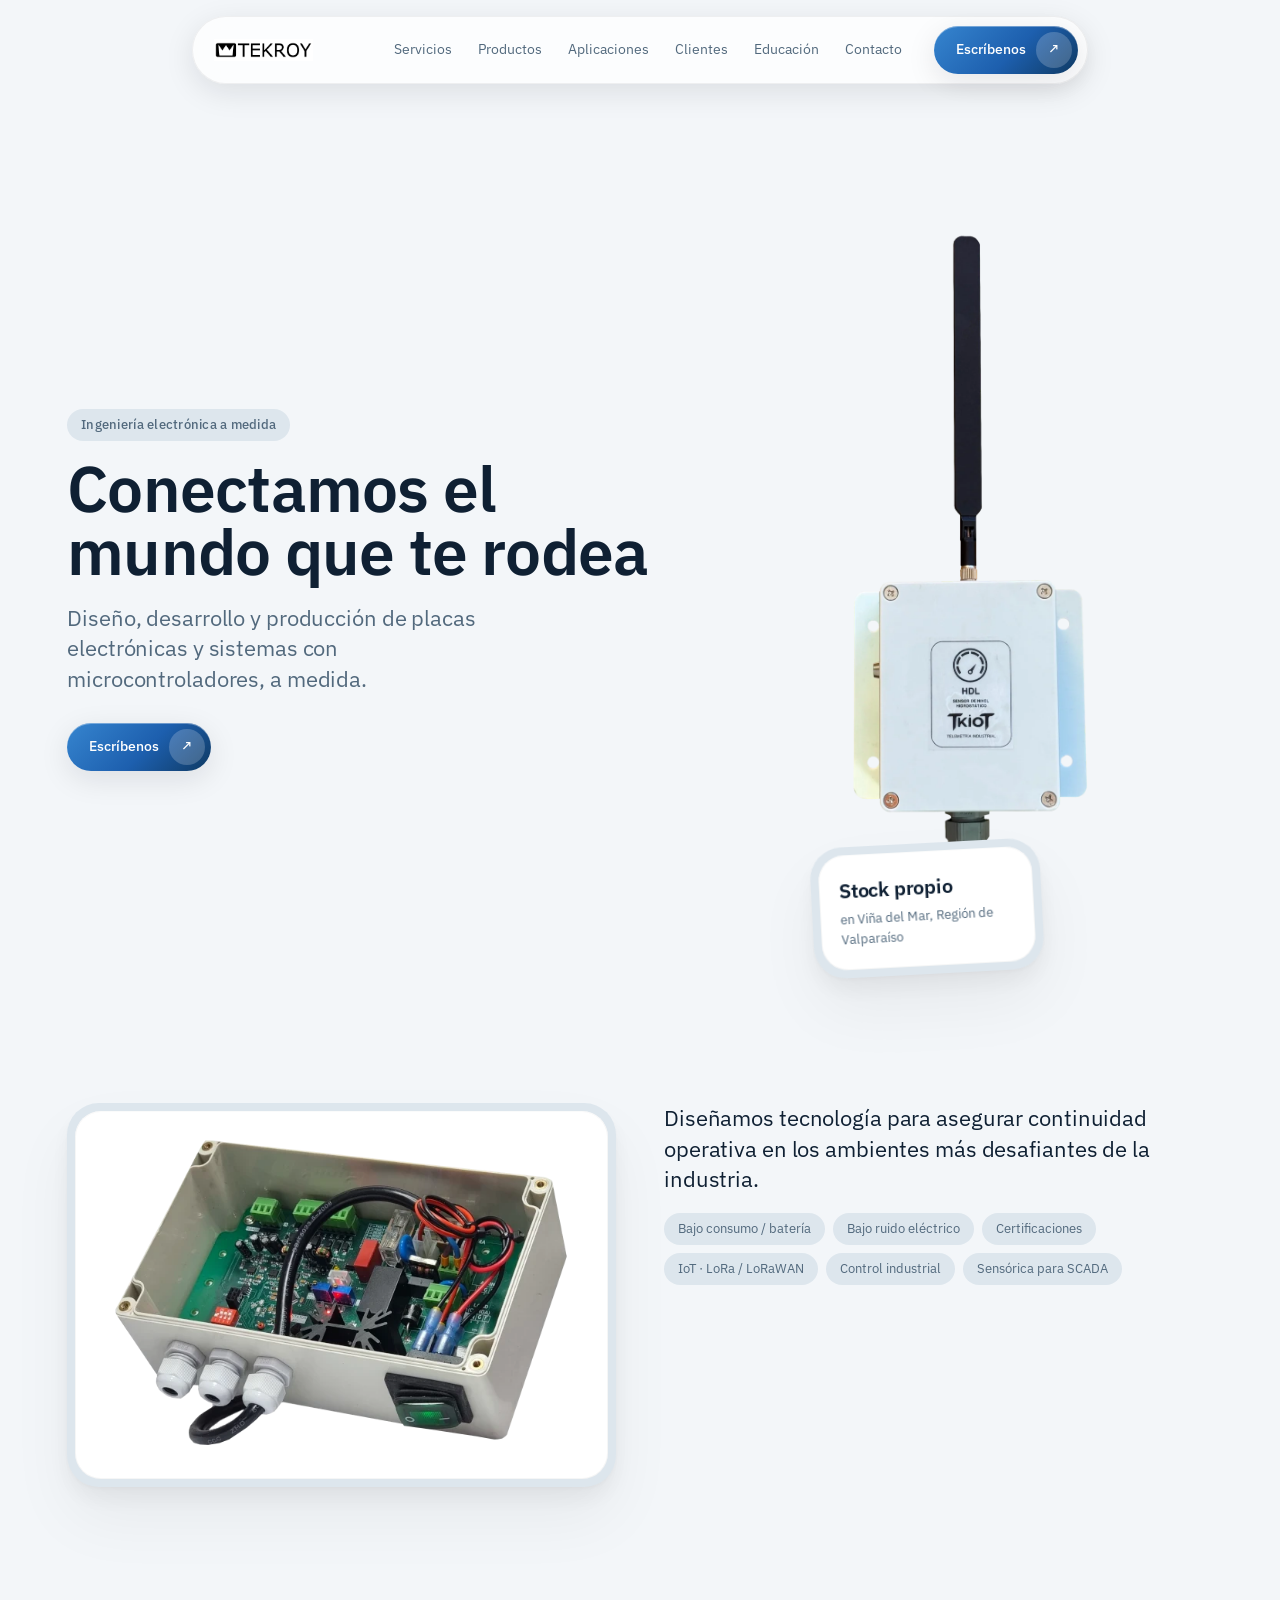
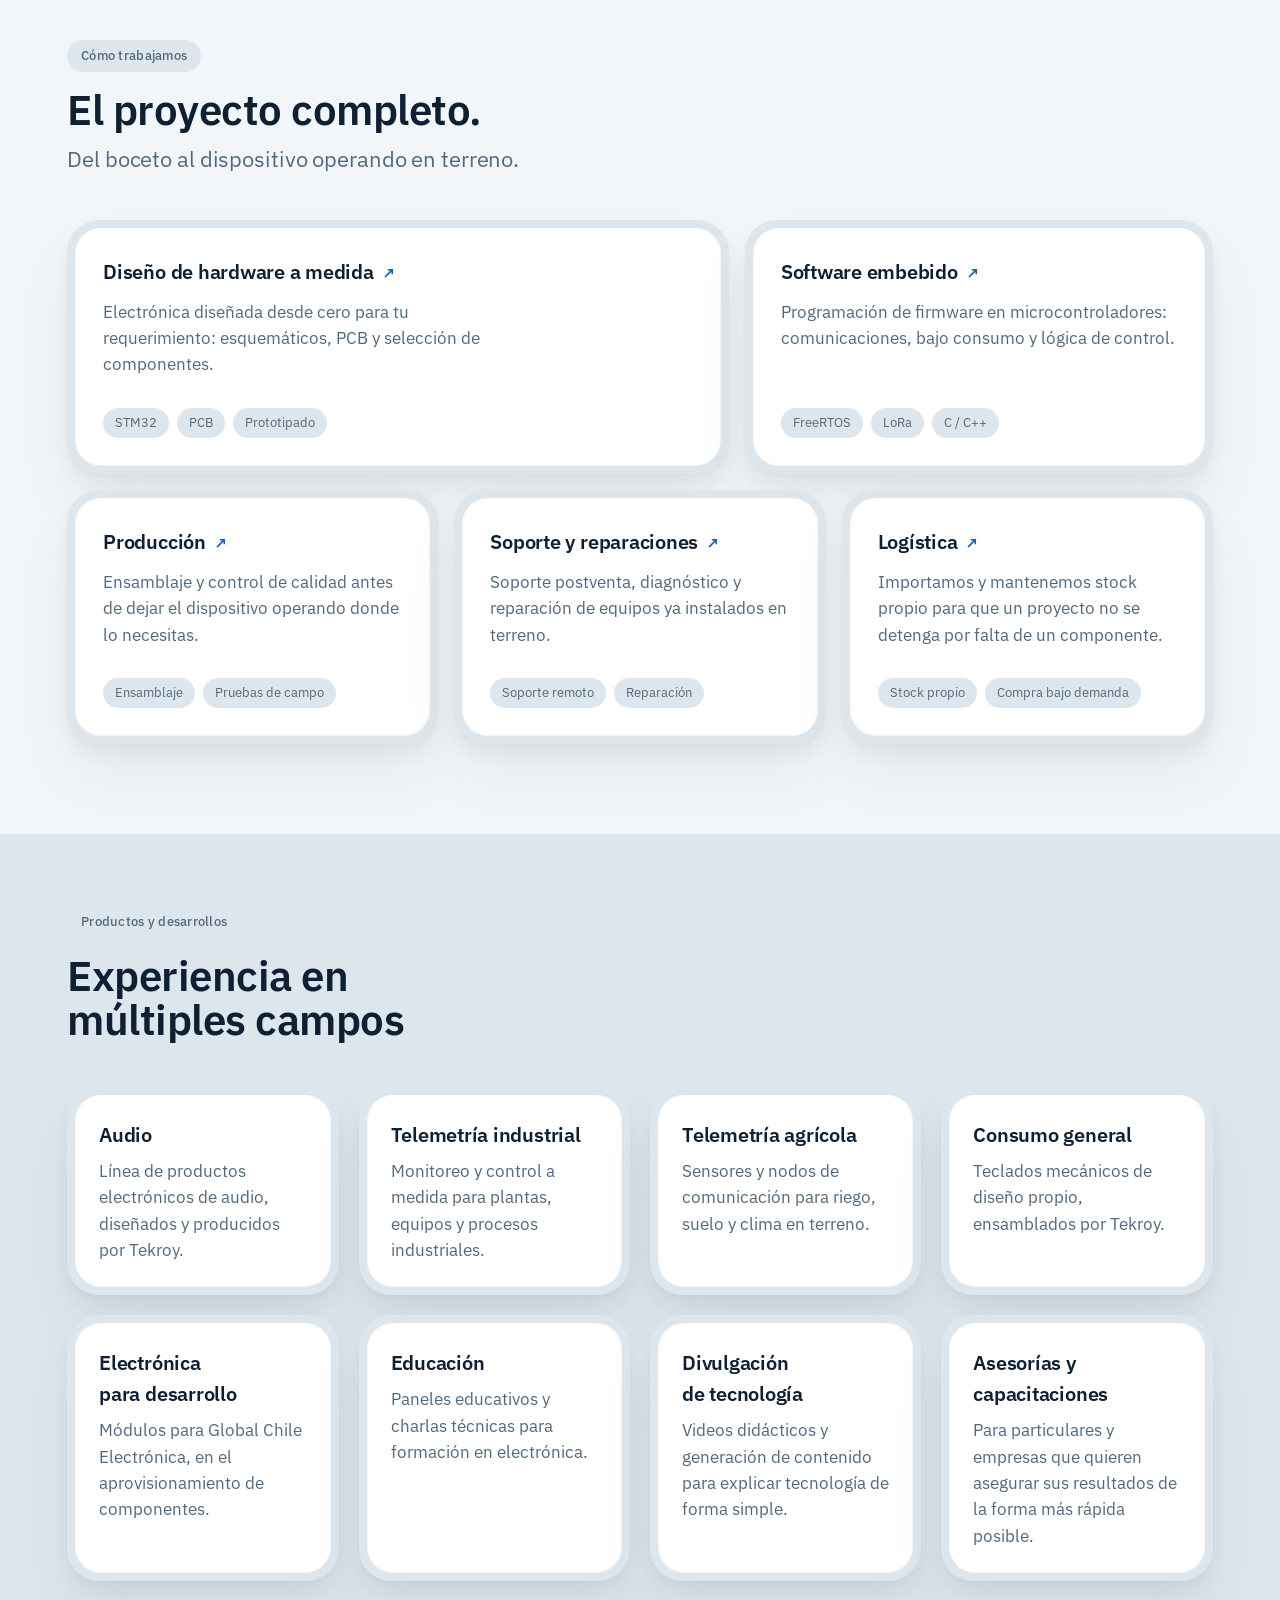
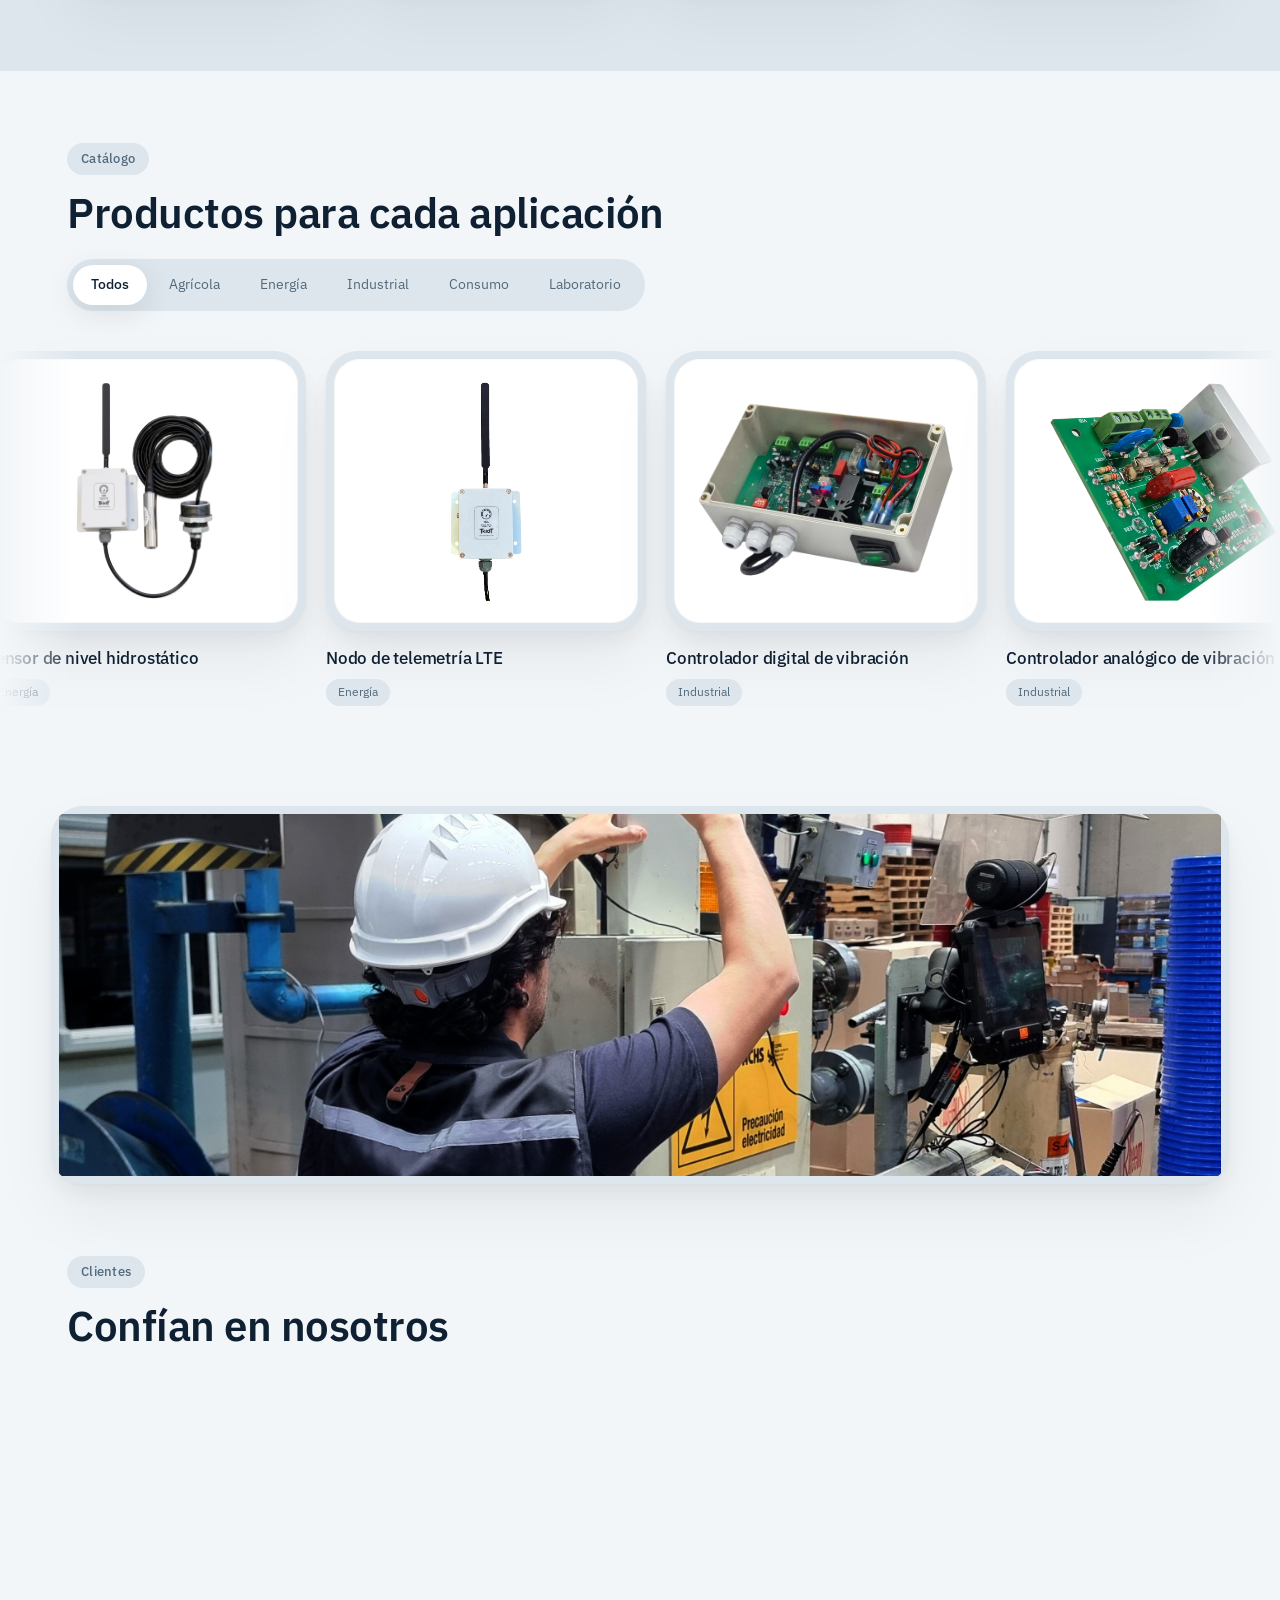
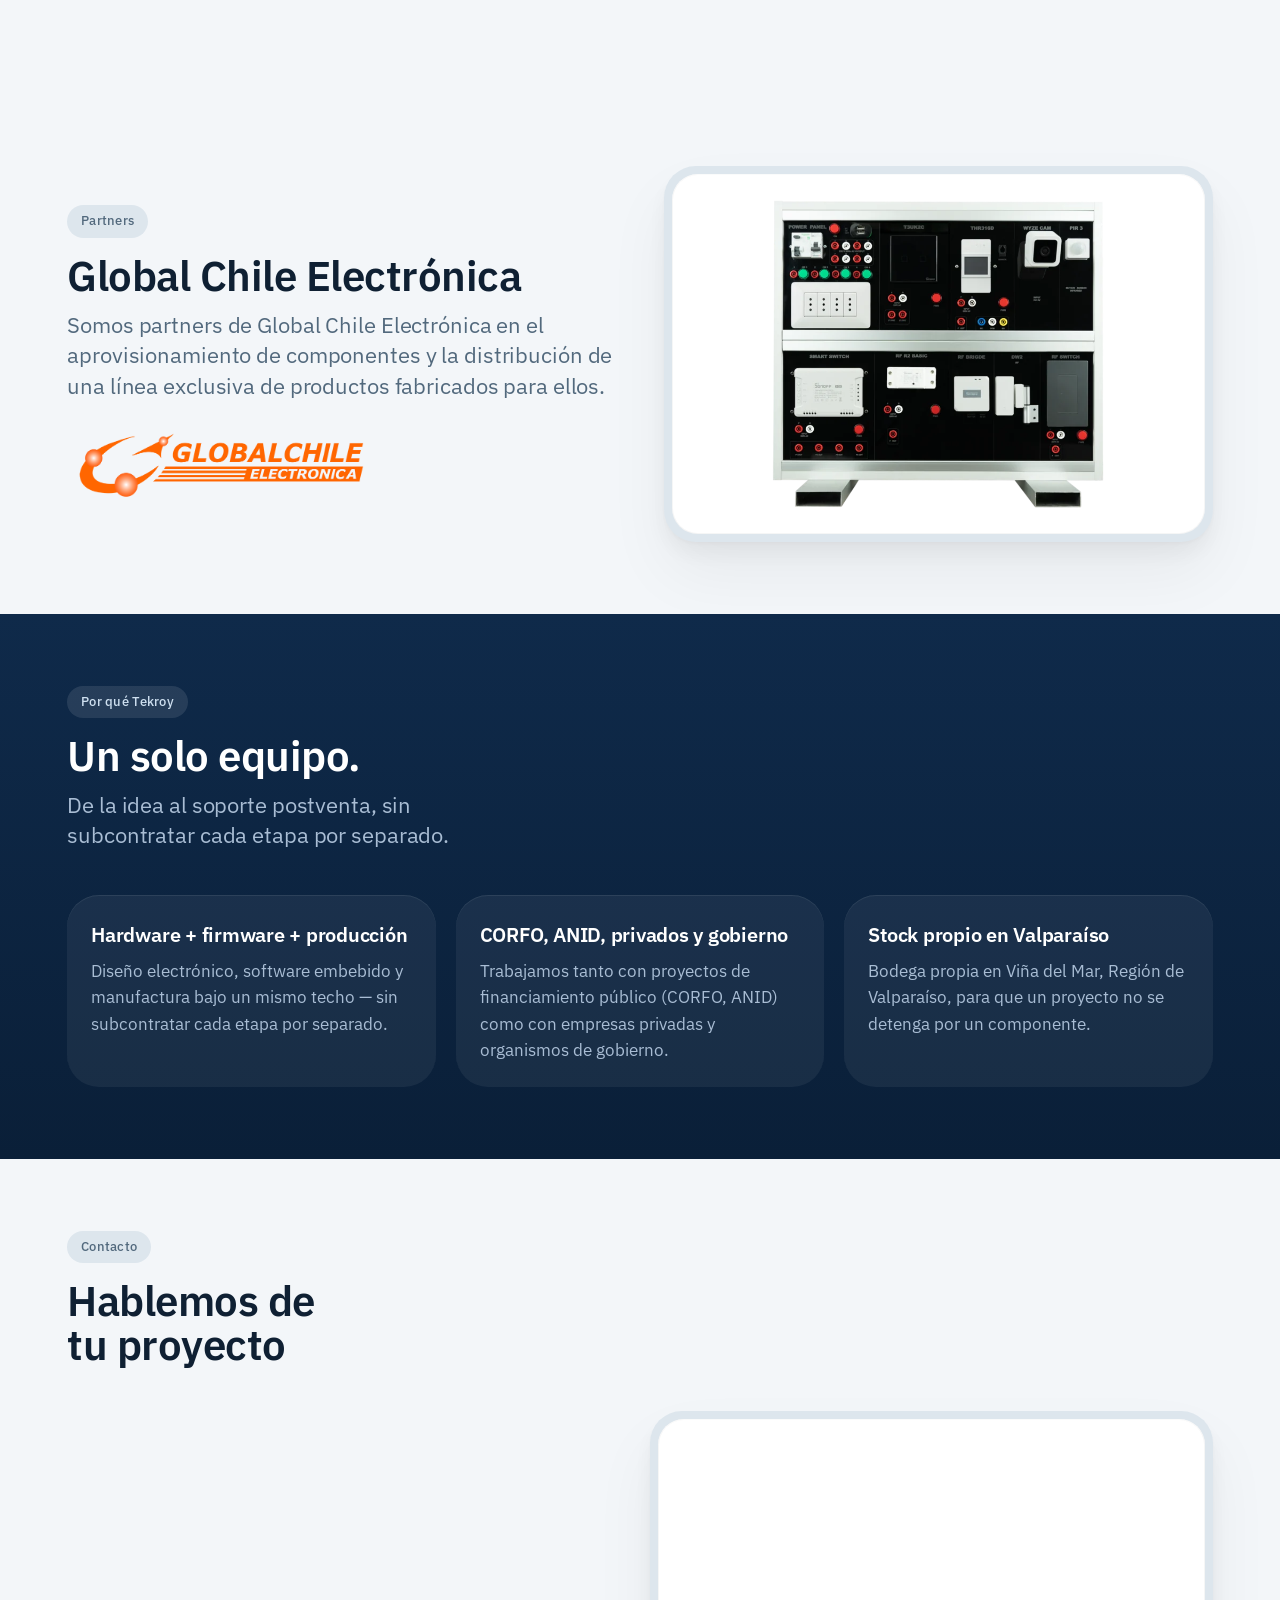
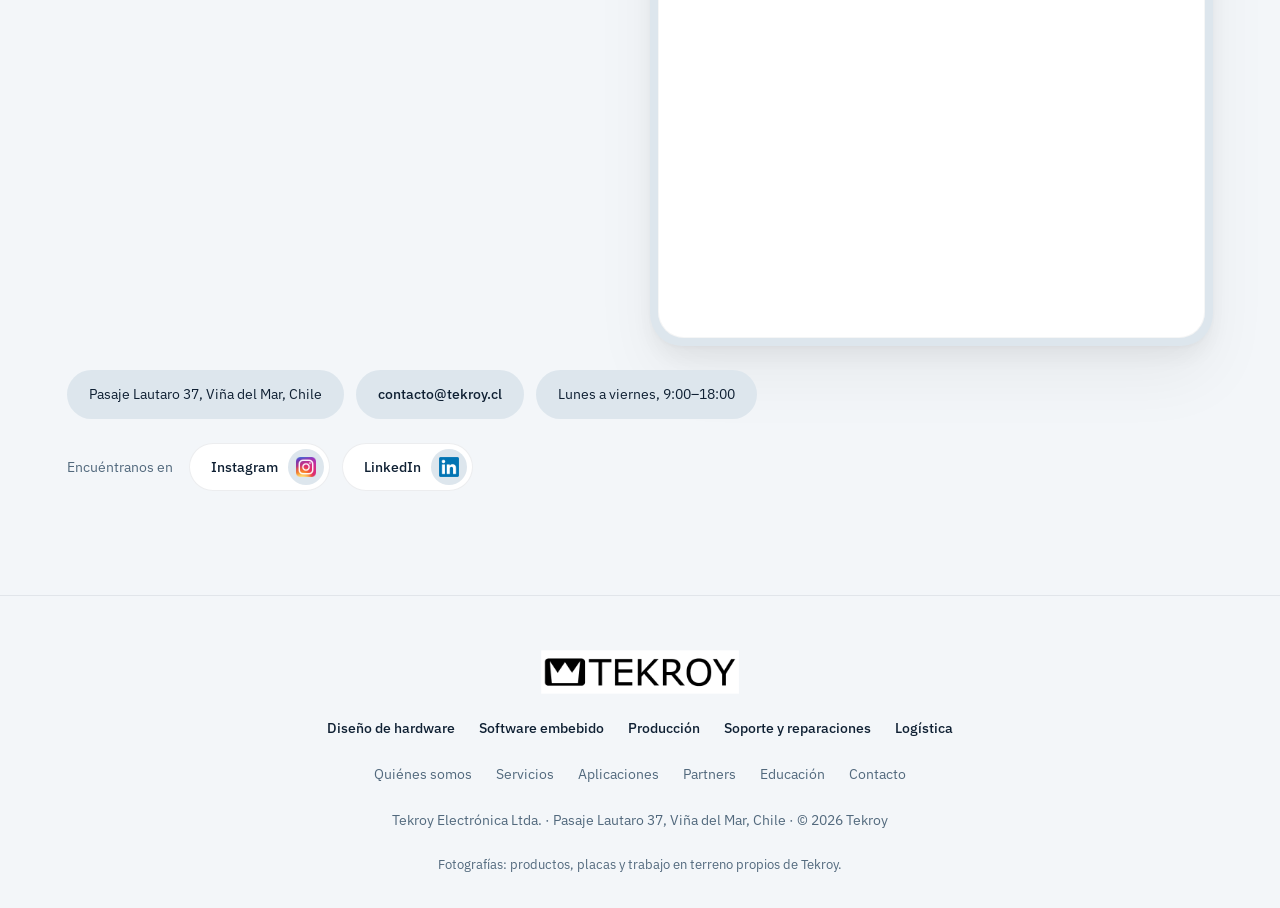
==== commit 241c8be1: "Agrega cinco páginas de servicio indexables El sitio tenía solo dos URLs indexables, lo que limitaba" ====
--- a/index.html
+++ b/index.html
@@ -132,7 +132,7 @@
 <link rel="preconnect" href="https://fonts.gstatic.com" crossorigin>
 <link href="https://fonts.googleapis.com/css2?family=IBM+Plex+Sans:wght@400;500;600;700&display=swap" rel="stylesheet">
 <link rel="preload" as="image" href="assets/Productos/Sensor_TkIOT_LTE_Frontal.webp" fetchpriority="high">
-<link rel="stylesheet" href="styles.css?v=35">
+<link rel="stylesheet" href="styles.css?v=36">
 </head>
 <body>
 
@@ -212,27 +212,27 @@
     </div>
     <div class="bento">
       <div class="bezel item-1" data-reveal><div class="bezel-inner b-card">
-        <h3>Diseño de hardware a medida</h3>
+        <h3><a class="b-card-link" href="diseno-de-hardware.html">Diseño de hardware a medida<span class="icon">↗</span></a></h3>
         <p>Electrónica diseñada desde cero para tu requerimiento: esquemáticos, PCB y selección de componentes.</p>
         <div class="tags"><span>STM32</span><span>PCB</span><span>Prototipado</span></div>
       </div></div>
       <div class="bezel item-2" data-reveal><div class="bezel-inner b-card">
-        <h3>Software embebido</h3>
+        <h3><a class="b-card-link" href="software-embebido.html">Software embebido<span class="icon">↗</span></a></h3>
         <p>Programación de firmware en microcontroladores: comunicaciones, bajo consumo y lógica de control.</p>
         <div class="tags"><span>FreeRTOS</span><span>LoRa</span><span>C / C++</span></div>
       </div></div>
       <div class="bezel item-3" data-reveal><div class="bezel-inner b-card">
-        <h3>Producción</h3>
+        <h3><a class="b-card-link" href="produccion-electronica.html">Producción<span class="icon">↗</span></a></h3>
         <p>Ensamblaje y control de calidad antes de dejar el dispositivo operando donde lo necesitas.</p>
         <div class="tags"><span>Ensamblaje</span><span>Pruebas de campo</span></div>
       </div></div>
       <div class="bezel item-4" data-reveal><div class="bezel-inner b-card">
-        <h3>Soporte y reparaciones</h3>
+        <h3><a class="b-card-link" href="soporte-y-reparaciones.html">Soporte y reparaciones<span class="icon">↗</span></a></h3>
         <p>Soporte postventa, diagnóstico y reparación de equipos ya instalados en terreno.</p>
         <div class="tags"><span>Soporte remoto</span><span>Reparación</span></div>
       </div></div>
       <div class="bezel item-5" data-reveal><div class="bezel-inner b-card">
-        <h3>Logística</h3>
+        <h3><a class="b-card-link" href="logistica-de-componentes.html">Logística<span class="icon">↗</span></a></h3>
         <p>Importamos y mantenemos stock propio para que un proyecto no se detenga por falta de un componente.</p>
         <div class="tags"><span>Stock propio</span><span>Compra bajo demanda</span></div>
       </div></div>
@@ -656,6 +656,13 @@
 <footer class="footer">
   <div class="wrap">
     <img class="wordmark-lg" src="assets/Logos_Tekroy/tekroy_pequeño.png" alt="Tekroy">
+    <nav class="f-servicios" aria-label="Servicios">
+      <a href="diseno-de-hardware.html">Diseño de hardware</a>
+      <a href="software-embebido.html">Software embebido</a>
+      <a href="produccion-electronica.html">Producción</a>
+      <a href="soporte-y-reparaciones.html">Soporte y reparaciones</a>
+      <a href="logistica-de-componentes.html">Logística</a>
+    </nav>
     <nav>
       <a href="#inicio">Quiénes somos</a>
       <a href="#servicios">Servicios</a>
@@ -669,6 +676,6 @@
   </div>
 </footer>
 
-<script src="script.js?v=17"></script>
+<script src="script.js?v=18"></script>
 </body>
 </html>
--- a/styles.css
+++ b/styles.css
@@ -429,6 +429,81 @@
 .edu-cta-grid { display: grid; grid-template-columns: 1fr 1fr; gap: 48px; align-items: center; }
 @media (max-width: 58em) { .edu-cta-grid { grid-template-columns: 1fr; } .edu-form { max-width: none; } }
 
+.svc-problema { display: flex; flex-direction: column; align-items: flex-start; }
+.svc-problema .head { margin-bottom: 20px; }
+.svc-problema .lead + .lead { margin-top: 16px; }
+.svc-problema .intro-tags { margin-top: 24px; }
+
+/* enlace desde las tarjetas de servicio del home */
+.b-card h3 .b-card-link {
+  display: inline-flex; align-items: baseline; gap: 8px;
+  color: inherit; text-decoration: none;
+}
+.b-card h3 .b-card-link .icon {
+  font-size: 0.8em; color: var(--accent);
+  transition: transform var(--t-hover) var(--ease);
+}
+.b-card h3 .b-card-link:hover { color: var(--accent); }
+.b-card h3 .b-card-link:hover .icon { transform: translate(3px, -3px); }
+
+/* ---------- paginas de servicio ---------- */
+.crumbs {
+  display: flex; flex-wrap: wrap; align-items: center; gap: 8px;
+  font-size: var(--step-small); color: var(--muted); margin-bottom: 20px;
+}
+.crumbs a { color: var(--muted); transition: color var(--t-hover) ease; }
+.crumbs a:hover { color: var(--ink); }
+.crumbs span[aria-current] { color: var(--ink); }
+
+.edu-hero .actions { margin-top: 28px; }
+.edu-hero .crumbs { margin-top: 0; }
+
+.faq { padding: clamp(48px, 8vh, 96px) 0; }
+.faq-list {
+  display: flex; flex-direction: column;
+  background: var(--surface);
+  border-radius: var(--radius-shell);
+  box-shadow: var(--shadow-soft);
+  overflow: hidden;
+}
+.faq-item { border-bottom: 1px solid var(--line); }
+.faq-item:last-child { border-bottom: 0; }
+.faq-item summary {
+  list-style: none; cursor: pointer;
+  padding: 24px clamp(24px, 3vw, 36px);
+  font-size: var(--step-card); font-weight: 500; color: var(--ink);
+  display: flex; align-items: center; justify-content: space-between; gap: 16px;
+  transition: background var(--t-hover) ease;
+}
+.faq-item summary::-webkit-details-marker { display: none; }
+.faq-item summary::after {
+  content: "+"; flex: 0 0 auto;
+  font-size: 1.4em; font-weight: 400; color: var(--accent);
+  transition: transform var(--t-hover) var(--ease);
+}
+.faq-item[open] summary::after { transform: rotate(45deg); }
+.faq-item summary:hover { background: var(--bg); }
+.faq-item p {
+  margin: 0; padding: 0 clamp(24px, 3vw, 36px) 26px;
+  color: var(--muted); max-width: 70ch;
+}
+
+.svc-more { padding: clamp(48px, 8vh, 96px) 0; background: var(--shell); }
+.svc-grid { display: grid; grid-template-columns: repeat(auto-fit, minmax(220px, 1fr)); gap: 16px; }
+.svc-link { display: block; }
+.svc-link .bezel-inner {
+  display: flex; align-items: center; justify-content: space-between; gap: 14px;
+  padding: 22px 26px; flex-direction: row;
+}
+.svc-link strong { font-size: var(--step-card); font-weight: 500; color: var(--ink); }
+.svc-link .icon { color: var(--accent); transition: transform var(--t-hover) var(--ease); }
+.svc-link:hover .icon { transform: translate(3px, -3px); }
+
+.footer .f-servicios a { font-weight: 500; color: var(--ink); }
+.footer .f-servicios a[aria-current] { color: var(--accent); }
+
+@media (max-width: 58em) { .svc-grid { grid-template-columns: 1fr; } }
+
 /* ---------- footer ---------- */
 .footer { padding: clamp(48px, 6vh, 80px) 0 32px; border-top: 1px solid var(--line); margin-top: 32px; }
 .footer .wrap { display: flex; flex-direction: column; align-items: center; gap: 24px; text-align: center; }
